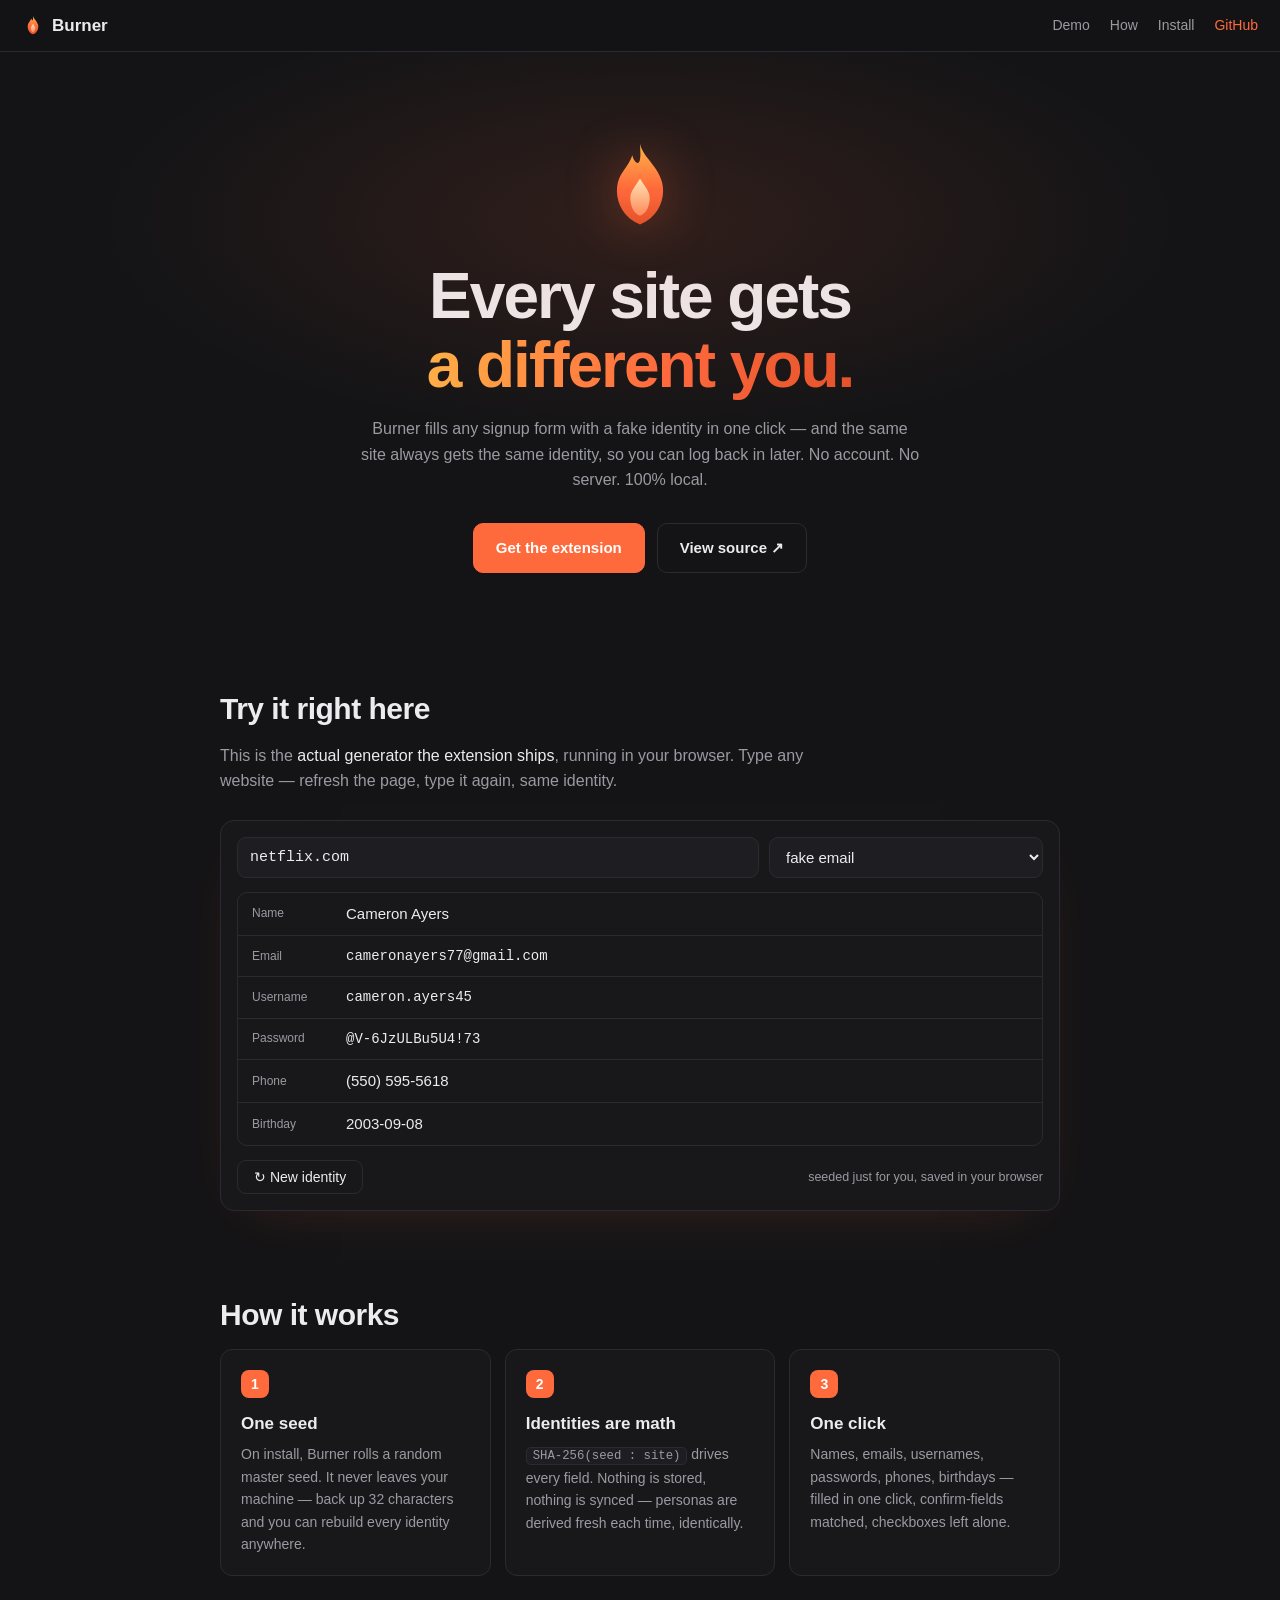
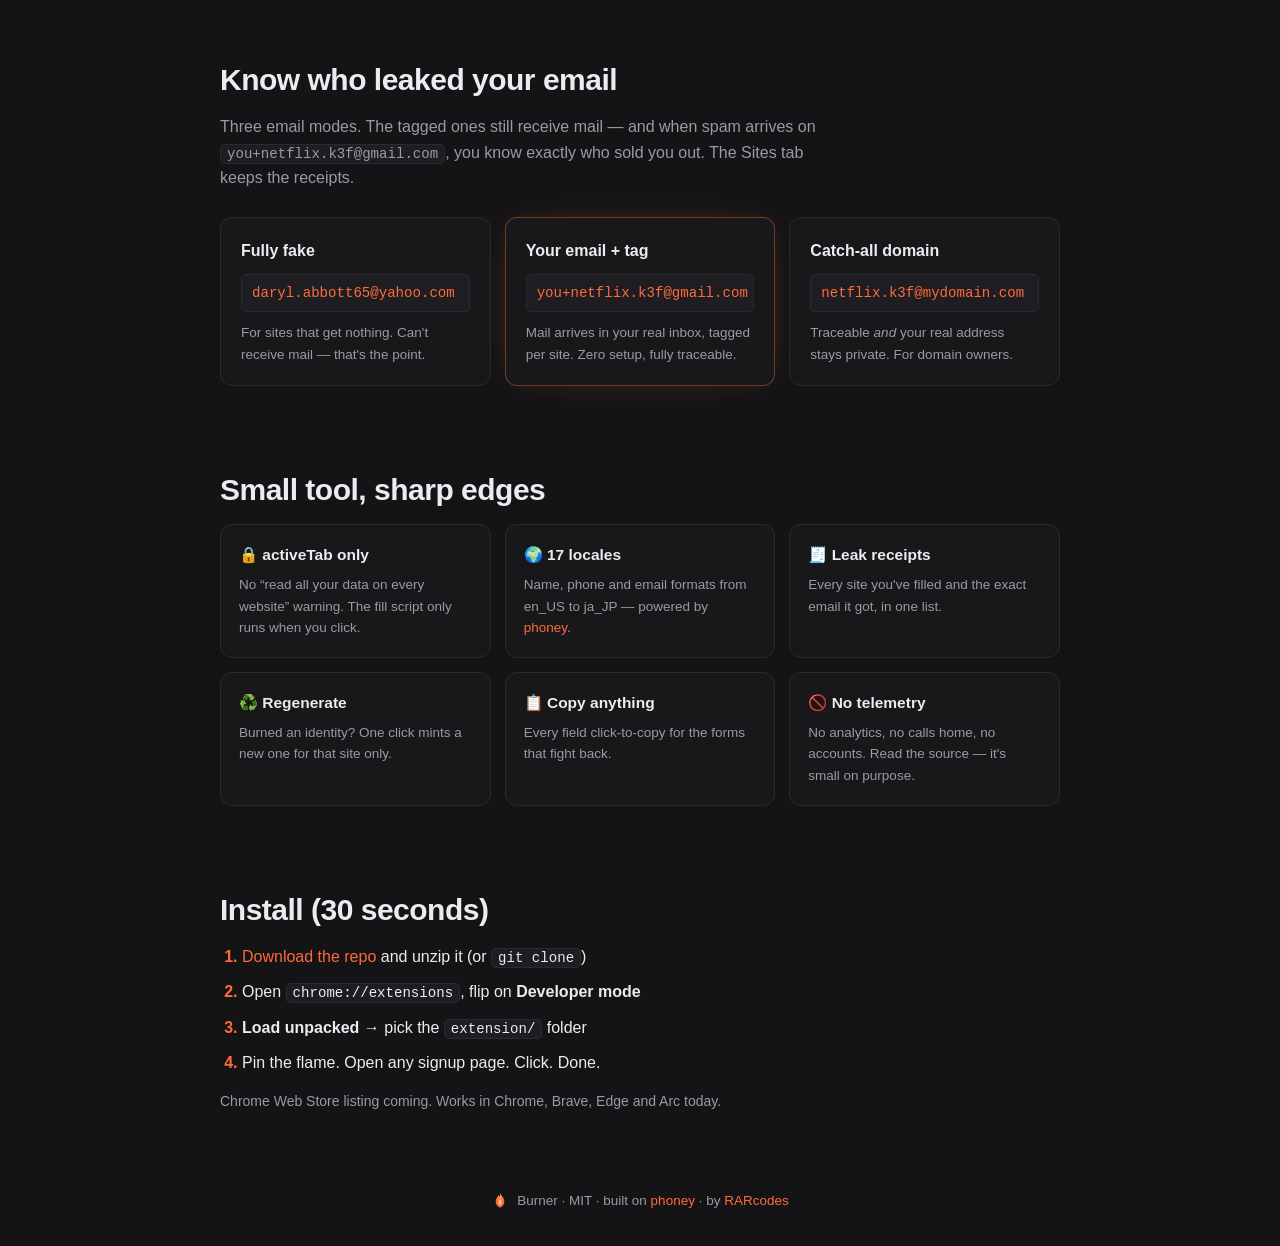
==== site/index.html @ 9d34e15e "v0.1.0 — extension, landing page, tests" ====
<!doctype html>
<html lang="en">
<head>
  <meta charset="utf-8">
  <meta name="viewport" content="width=device-width, initial-scale=1">
  <title>Burner — every site gets a different you</title>
  <meta name="description" content="One click fills any signup form with a fake identity that stays consistent per site. Traceable emails show you who leaked your address. 100% local.">
  <meta property="og:title" content="Burner — every site gets a different you">
  <meta property="og:description" content="One-click fake signup identities, deterministic per site. 100% local, zero accounts.">
  <meta property="og:image" content="https://burner-ext.vercel.app/og.png">
  <meta property="og:type" content="website">
  <meta name="twitter:card" content="summary_large_image">
  <link rel="icon" href="favicon.svg" type="image/svg+xml">
  <link rel="alternate icon" href="favicon.ico">
  <link rel="stylesheet" href="style.css">
</head>
<body>

<nav>
  <a class="brand" href="#top">
    <svg viewBox="0 0 100 100" width="22" height="22" aria-hidden="true"><use href="#flame-icon"/></svg>
    Burner
  </a>
  <div class="links">
    <a href="#demo">Demo</a>
    <a href="#how">How</a>
    <a href="#install">Install</a>
    <a class="gh" href="https://github.com/rar-file/burner">GitHub</a>
  </div>
</nav>

<svg width="0" height="0" style="position:absolute">
  <defs>
    <linearGradient id="fg" x1="0" y1="0" x2="0" y2="1">
      <stop offset="0" stop-color="#ffb347"/><stop offset=".55" stop-color="#ff6a3d"/><stop offset="1" stop-color="#e5522a"/>
    </linearGradient>
    <linearGradient id="cg" x1="0" y1="0" x2="0" y2="1">
      <stop offset="0" stop-color="#ffe3b3"/><stop offset="1" stop-color="#ff8a5c"/>
    </linearGradient>
    <g id="flame-icon">
      <path fill="url(#fg)" d="M50 4C53 18 68 26 73 44 77 60 70 80 50 88 30 80 23 60 27 44 30 33 38 28 42 16 44 24 49 27 50 20 51 14 50 9 50 4Z"/>
      <path fill="url(#cg)" d="M50 40C55 49 61 53 60 63 59 72 55 77 50 79 45 77 41 72 40 63 39 53 45 49 50 40Z"/>
    </g>
  </defs>
</svg>

<header id="top">
  <div class="embers" aria-hidden="true"></div>
  <svg class="hero-flame" viewBox="0 0 100 100" width="96" height="96" aria-hidden="true"><use href="#flame-icon"/></svg>
  <h1>Every site gets<br><span class="hot">a different you.</span></h1>
  <p class="sub">Burner fills any signup form with a fake identity in one click —
  and the same site always gets the same identity, so you can log back in later.
  No account. No server. 100% local.</p>
  <div class="cta-row">
    <a class="btn primary" href="#install">Get the extension</a>
    <a class="btn" href="https://github.com/rar-file/burner">View source ↗</a>
  </div>
</header>

<section id="demo" class="reveal">
  <h2>Try it right here</h2>
  <p class="lede">This is the <em>actual generator the extension ships</em>, running in your browser.
  Type any website — refresh the page, type it again, same identity.</p>
  <div class="demo-card">
    <div class="demo-top">
      <input id="d-site" type="text" value="netflix.com" spellcheck="false" aria-label="Website">
      <select id="d-mode" aria-label="Email mode">
        <option value="fake">fake email</option>
        <option value="plus">my email + tag</option>
        <option value="catchall">catch-all domain</option>
      </select>
    </div>
    <div class="persona" id="d-card"></div>
    <div class="demo-bottom">
      <button id="d-regen">↻ New identity</button>
      <span class="seed-note">seeded just for you, saved in your browser</span>
    </div>
  </div>
</section>

<section id="how" class="reveal">
  <h2>How it works</h2>
  <div class="steps">
    <div class="step"><span class="n">1</span>
      <h3>One seed</h3>
      <p>On install, Burner rolls a random master seed. It never leaves your machine — back up 32 characters and you can rebuild every identity anywhere.</p></div>
    <div class="step"><span class="n">2</span>
      <h3>Identities are math</h3>
      <p><code>SHA-256(seed : site)</code> drives every field. Nothing is stored, nothing is synced — personas are derived fresh each time, identically.</p></div>
    <div class="step"><span class="n">3</span>
      <h3>One click</h3>
      <p>Names, emails, usernames, passwords, phones, birthdays — filled in one click, confirm-fields matched, checkboxes left alone.</p></div>
  </div>
</section>

<section id="modes" class="reveal">
  <h2>Know who leaked your email</h2>
  <p class="lede">Three email modes. The tagged ones still receive mail — and when spam
  arrives on <code>you+netflix.k3f@gmail.com</code>, you know exactly who sold you out.
  The Sites tab keeps the receipts.</p>
  <div class="modes">
    <div class="mode"><h3>Fully fake</h3><code>daryl.abbott65@yahoo.com</code>
      <p>For sites that get nothing. Can't receive mail — that's the point.</p></div>
    <div class="mode featured"><h3>Your email + tag</h3><code>you+netflix.k3f@gmail.com</code>
      <p>Mail arrives in your real inbox, tagged per site. Zero setup, fully traceable.</p></div>
    <div class="mode"><h3>Catch-all domain</h3><code>netflix.k3f@mydomain.com</code>
      <p>Traceable <em>and</em> your real address stays private. For domain owners.</p></div>
  </div>
</section>

<section id="features" class="reveal">
  <h2>Small tool, sharp edges</h2>
  <div class="grid">
    <div class="feat"><h3>🔒 activeTab only</h3><p>No “read all your data on every website” warning. The fill script only runs when you click.</p></div>
    <div class="feat"><h3>🌍 17 locales</h3><p>Name, phone and email formats from en_US to ja_JP — powered by <a href="https://github.com/rar-file/phoney">phoney</a>.</p></div>
    <div class="feat"><h3>🧾 Leak receipts</h3><p>Every site you've filled and the exact email it got, in one list.</p></div>
    <div class="feat"><h3>♻️ Regenerate</h3><p>Burned an identity? One click mints a new one for that site only.</p></div>
    <div class="feat"><h3>📋 Copy anything</h3><p>Every field click-to-copy for the forms that fight back.</p></div>
    <div class="feat"><h3>🚫 No telemetry</h3><p>No analytics, no calls home, no accounts. Read the source — it's small on purpose.</p></div>
  </div>
</section>

<section id="install" class="reveal">
  <h2>Install (30 seconds)</h2>
  <ol class="install">
    <li><a href="https://github.com/rar-file/burner/archive/refs/heads/main.zip">Download the repo</a> and unzip it (or <code>git clone</code>)</li>
    <li>Open <code>chrome://extensions</code>, flip on <strong>Developer mode</strong></li>
    <li><strong>Load unpacked</strong> → pick the <code>extension/</code> folder</li>
    <li>Pin the flame. Open any signup page. Click. Done.</li>
  </ol>
  <p class="dim">Chrome Web Store listing coming. Works in Chrome, Brave, Edge and Arc today.</p>
</section>

<footer>
  <svg viewBox="0 0 100 100" width="18" height="18" aria-hidden="true"><use href="#flame-icon"/></svg>
  <span>Burner · MIT · built on <a href="https://github.com/rar-file/phoney">phoney</a> · by <a href="https://github.com/rar-file">RARcodes</a></span>
</footer>

<div id="toast"></div>
<script type="module" src="app.js"></script>
</body>
</html>
---- site/style.css ----
:root {
  --bg: #141416;
  --bg2: #18181b;
  --card: #1e1e22;
  --text: #ececf0;
  --dim: #9a9aa3;
  --accent: #ff6a3d;
  --accent-dark: #e5522a;
  --hot: #ffb347;
  --line: #2a2a30;
}
* { box-sizing: border-box; margin: 0; }
html { scroll-behavior: smooth; }
body {
  background: var(--bg);
  color: var(--text);
  font: 16px/1.6 -apple-system, "Segoe UI", Roboto, Helvetica, sans-serif;
  overflow-x: hidden;
}
a { color: var(--accent); text-decoration: none; }
a:hover { text-decoration: underline; }
code {
  font-family: ui-monospace, "SF Mono", Menlo, Consolas, monospace;
  font-size: .88em;
  background: var(--card);
  border: 1px solid var(--line);
  border-radius: 5px;
  padding: 1px 6px;
}
h2 { font-size: 30px; letter-spacing: -.5px; margin-bottom: 10px; }
section { max-width: 880px; margin: 0 auto; padding: 72px 20px 8px; }
.lede { color: var(--dim); max-width: 620px; margin-bottom: 26px; }
.lede em { color: var(--text); font-style: normal; }
.dim { color: var(--dim); font-size: 14px; }

/* nav */
nav {
  position: sticky; top: 0; z-index: 10;
  display: flex; align-items: center; justify-content: space-between;
  padding: 12px 22px;
  background: color-mix(in srgb, var(--bg) 82%, transparent);
  backdrop-filter: blur(10px);
  border-bottom: 1px solid var(--line);
}
.brand { display: flex; align-items: center; gap: 8px; font-weight: 800; color: var(--text); font-size: 17px; }
.brand:hover { text-decoration: none; }
.links { display: flex; gap: 20px; font-size: 14px; }
.links a { color: var(--dim); }
.links a:hover { color: var(--text); text-decoration: none; }
.links .gh { color: var(--accent); }

/* hero */
header {
  position: relative;
  text-align: center;
  padding: 88px 20px 40px;
  overflow: hidden;
}
header::before {
  content: "";
  position: absolute; inset: 0;
  background: radial-gradient(ellipse 60% 55% at 50% 30%, #ff6a3d1f, transparent 70%);
  pointer-events: none;
}
.hero-flame {
  animation: flick 3.2s ease-in-out infinite;
  transform-origin: 50% 100%;
  filter: drop-shadow(0 0 26px #ff6a3d55);
}
@keyframes flick {
  0%, 100% { transform: scale(1, 1); }
  30% { transform: scale(.985, 1.04); }
  60% { transform: scale(1.012, .99); }
  80% { transform: scale(.99, 1.02); }
}
h1 {
  font-size: clamp(38px, 7vw, 64px);
  line-height: 1.08;
  letter-spacing: -2px;
  margin: 18px 0 16px;
}
.hot {
  background: linear-gradient(100deg, var(--hot), var(--accent) 55%, var(--accent-dark));
  -webkit-background-clip: text;
  background-clip: text;
  color: transparent;
}
.sub { color: var(--dim); max-width: 560px; margin: 0 auto 30px; }
.cta-row { display: flex; gap: 12px; justify-content: center; flex-wrap: wrap; }
.btn {
  display: inline-block;
  padding: 12px 22px;
  border-radius: 10px;
  border: 1px solid var(--line);
  color: var(--text);
  font-weight: 600;
  font-size: 15px;
  transition: transform .15s, border-color .15s, background .15s;
}
.btn:hover { text-decoration: none; transform: translateY(-2px); border-color: var(--dim); }
.btn.primary { background: var(--accent); border-color: var(--accent); color: #fff; }
.btn.primary:hover { background: var(--accent-dark); }

/* embers */
.embers { position: absolute; inset: 0; pointer-events: none; }
.ember {
  position: absolute;
  bottom: -8px;
  border-radius: 50%;
  background: var(--accent);
  opacity: 0;
  animation: rise linear infinite;
}
@keyframes rise {
  0% { transform: translateY(0) translateX(0); opacity: 0; }
  10% { opacity: .8; }
  70% { opacity: .3; }
  100% { transform: translateY(-72vh) translateX(var(--drift, 0px)); opacity: 0; }
}

/* demo */
.demo-card {
  background: var(--bg2);
  border: 1px solid var(--line);
  border-radius: 14px;
  padding: 16px;
  box-shadow: 0 18px 60px -30px #ff6a3d33;
}
.demo-top { display: flex; gap: 10px; flex-wrap: wrap; }
.demo-top input, .demo-top select, .demo-top .aux {
  background: var(--card);
  color: var(--text);
  border: 1px solid var(--line);
  border-radius: 9px;
  padding: 10px 12px;
  font-size: 15px;
}
.demo-top input:focus, .demo-top select:focus { outline: none; border-color: var(--accent); }
#d-site { flex: 2; min-width: 180px; font-family: ui-monospace, Menlo, monospace; }
#d-mode { flex: 1; min-width: 140px; }
.aux { flex: 1.5; min-width: 170px; font-family: ui-monospace, Menlo, monospace; }
.persona { margin-top: 14px; border: 1px solid var(--line); border-radius: 10px; overflow: hidden; }
.prow {
  display: flex; align-items: center; gap: 10px;
  padding: 9px 14px;
  border-bottom: 1px solid var(--line);
  cursor: pointer;
  opacity: 0;
  transform: translateY(5px);
  animation: rowin .3s forwards;
}
.prow:hover { background: #ffffff08; }
.prow:last-child { border-bottom: none; }
.prow .k { width: 84px; color: var(--dim); font-size: 12px; flex-shrink: 0; }
.prow .v { font-size: 15px; overflow: hidden; text-overflow: ellipsis; white-space: nowrap; }
.prow .v.mono { font-family: ui-monospace, Menlo, monospace; font-size: 14px; }
@keyframes rowin { to { opacity: 1; transform: none; } }
.demo-bottom { display: flex; align-items: center; justify-content: space-between; margin-top: 14px; flex-wrap: wrap; gap: 8px; }
#d-regen {
  background: none;
  border: 1px solid var(--line);
  color: var(--text);
  padding: 8px 16px;
  border-radius: 9px;
  cursor: pointer;
  font-size: 14px;
}
#d-regen:hover { border-color: var(--accent); color: var(--accent); }
.seed-note { color: var(--dim); font-size: 12.5px; }

/* steps */
.steps { display: grid; grid-template-columns: repeat(auto-fit, minmax(230px, 1fr)); gap: 14px; }
.step {
  background: var(--bg2);
  border: 1px solid var(--line);
  border-radius: 12px;
  padding: 20px;
}
.step .n {
  display: inline-grid; place-items: center;
  width: 28px; height: 28px;
  border-radius: 8px;
  background: var(--accent);
  color: #fff; font-weight: 800; font-size: 14px;
  margin-bottom: 12px;
}
.step h3 { font-size: 17px; margin-bottom: 6px; }
.step p { color: var(--dim); font-size: 14px; }

/* modes */
.modes { display: grid; grid-template-columns: repeat(auto-fit, minmax(230px, 1fr)); gap: 14px; }
.mode {
  background: var(--bg2);
  border: 1px solid var(--line);
  border-radius: 12px;
  padding: 20px;
}
.mode.featured { border-color: #ff6a3d66; box-shadow: 0 0 30px -14px #ff6a3d66; }
.mode h3 { font-size: 16px; margin-bottom: 10px; }
.mode code { display: block; margin-bottom: 10px; padding: 7px 10px; color: var(--accent); overflow-x: auto; }
.mode p { color: var(--dim); font-size: 13.5px; }

/* features */
.grid { display: grid; grid-template-columns: repeat(auto-fit, minmax(230px, 1fr)); gap: 14px; }
.feat { background: var(--bg2); border: 1px solid var(--line); border-radius: 12px; padding: 18px; transition: transform .18s, border-color .18s; }
.feat:hover { transform: translateY(-3px); border-color: #ff6a3d55; }
.feat h3 { font-size: 15.5px; margin-bottom: 6px; }
.feat p { color: var(--dim); font-size: 13.5px; }

/* install */
.install { padding-left: 22px; display: grid; gap: 10px; margin-bottom: 14px; }
.install li::marker { color: var(--accent); font-weight: 700; }

footer {
  display: flex; align-items: center; justify-content: center; gap: 8px;
  color: var(--dim);
  font-size: 13.5px;
  padding: 70px 20px 34px;
}

/* reveal on scroll */
.reveal { opacity: 0; transform: translateY(22px); transition: opacity .55s ease, transform .55s ease; }
.reveal.in { opacity: 1; transform: none; }

#toast {
  position: fixed;
  bottom: 22px; left: 50%;
  transform: translateX(-50%) translateY(8px);
  background: var(--accent);
  color: #fff;
  padding: 7px 18px;
  border-radius: 18px;
  font-size: 13.5px;
  font-weight: 600;
  opacity: 0;
  transition: opacity .18s, transform .18s;
  pointer-events: none;
  z-index: 20;
}
#toast.show { opacity: 1; transform: translateX(-50%) translateY(0); }

@media (prefers-reduced-motion: reduce) {
  .hero-flame, .ember { animation: none; }
  .prow { animation: none; opacity: 1; transform: none; }
  .reveal { opacity: 1; transform: none; transition: none; }
  html { scroll-behavior: auto; }
}
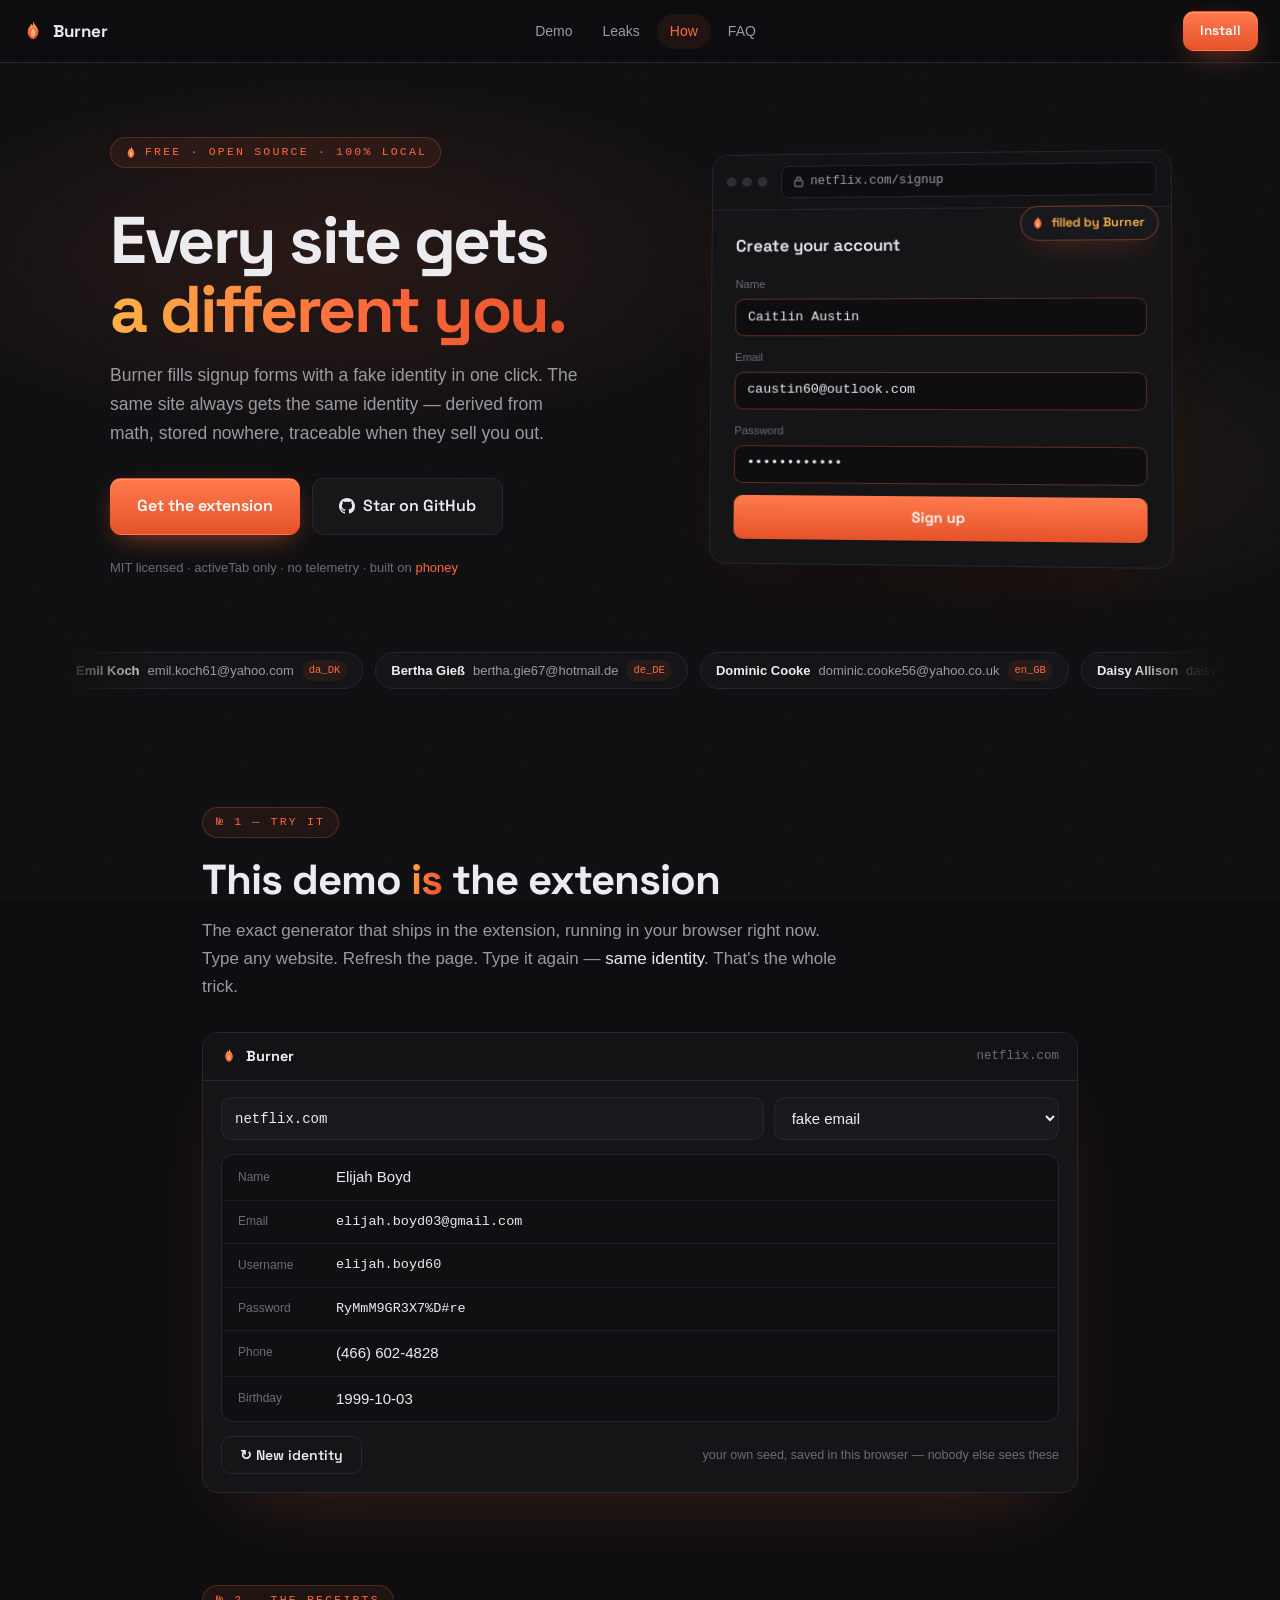
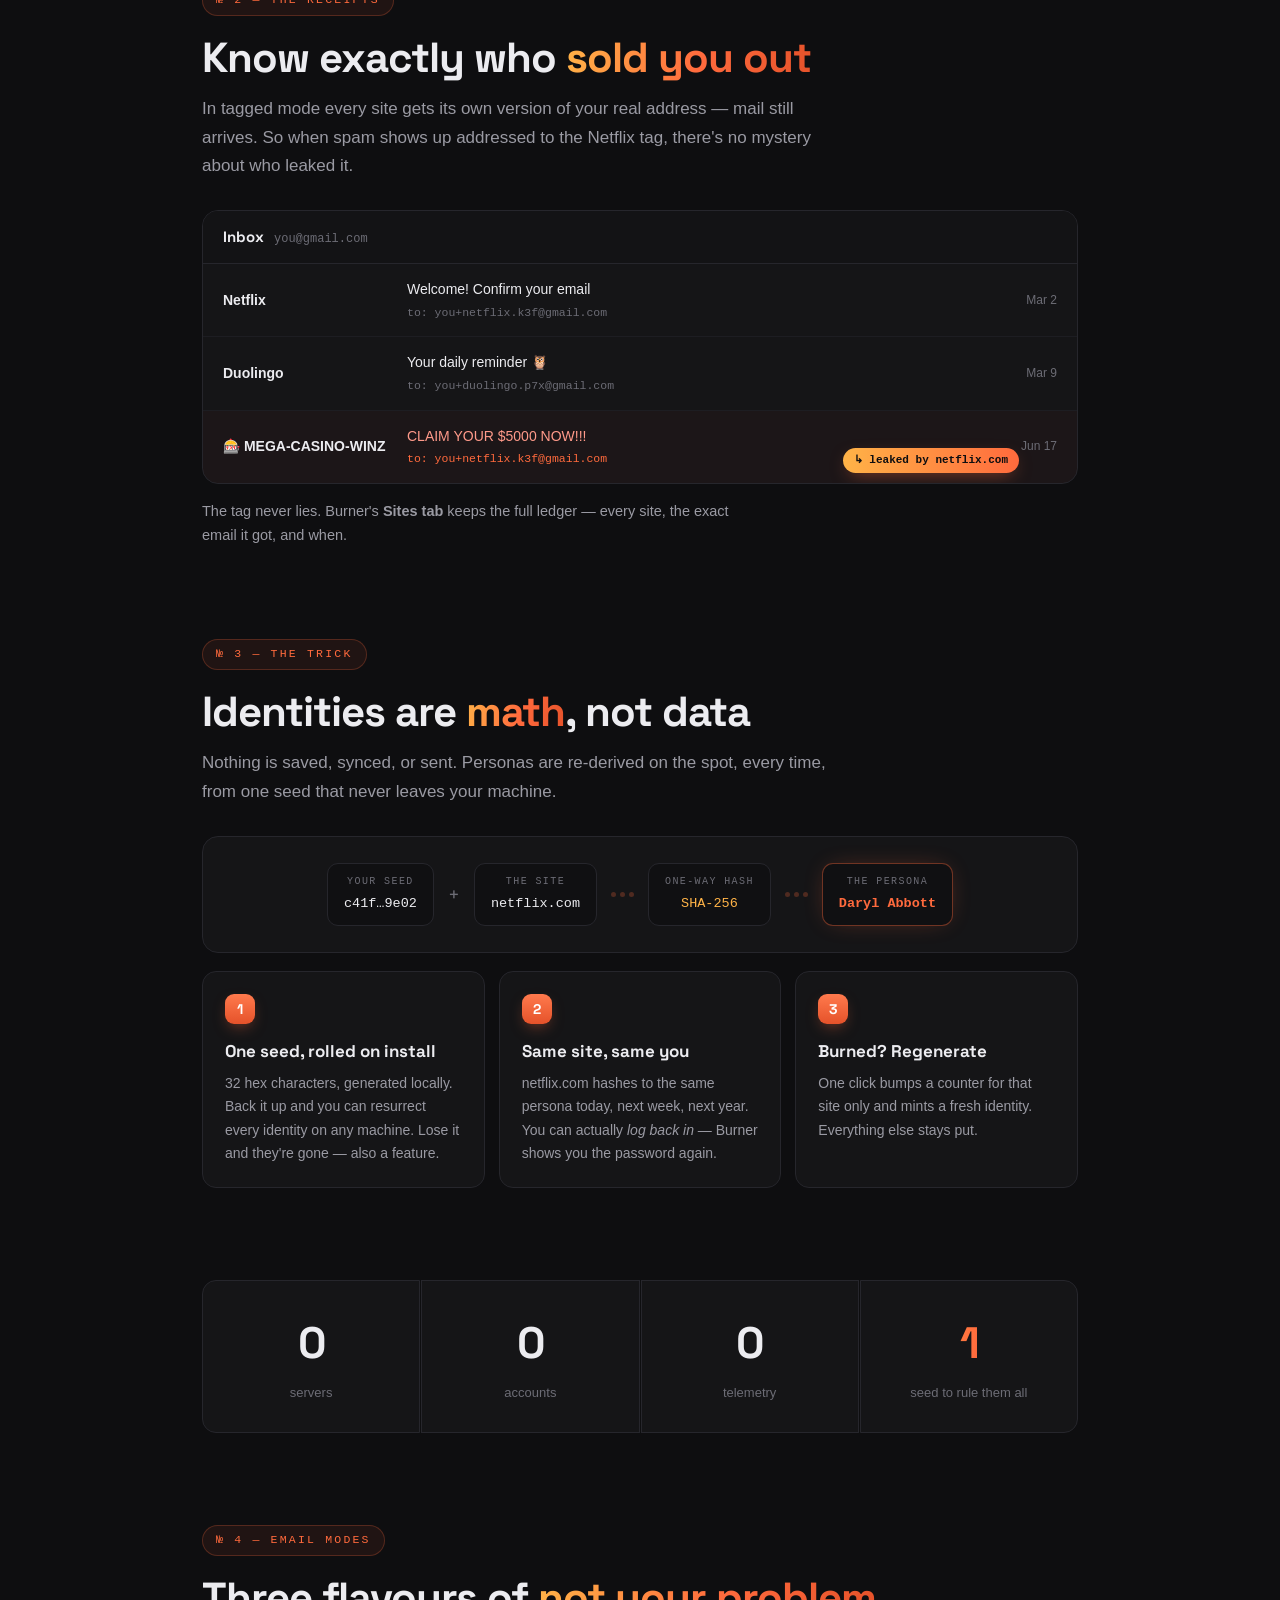
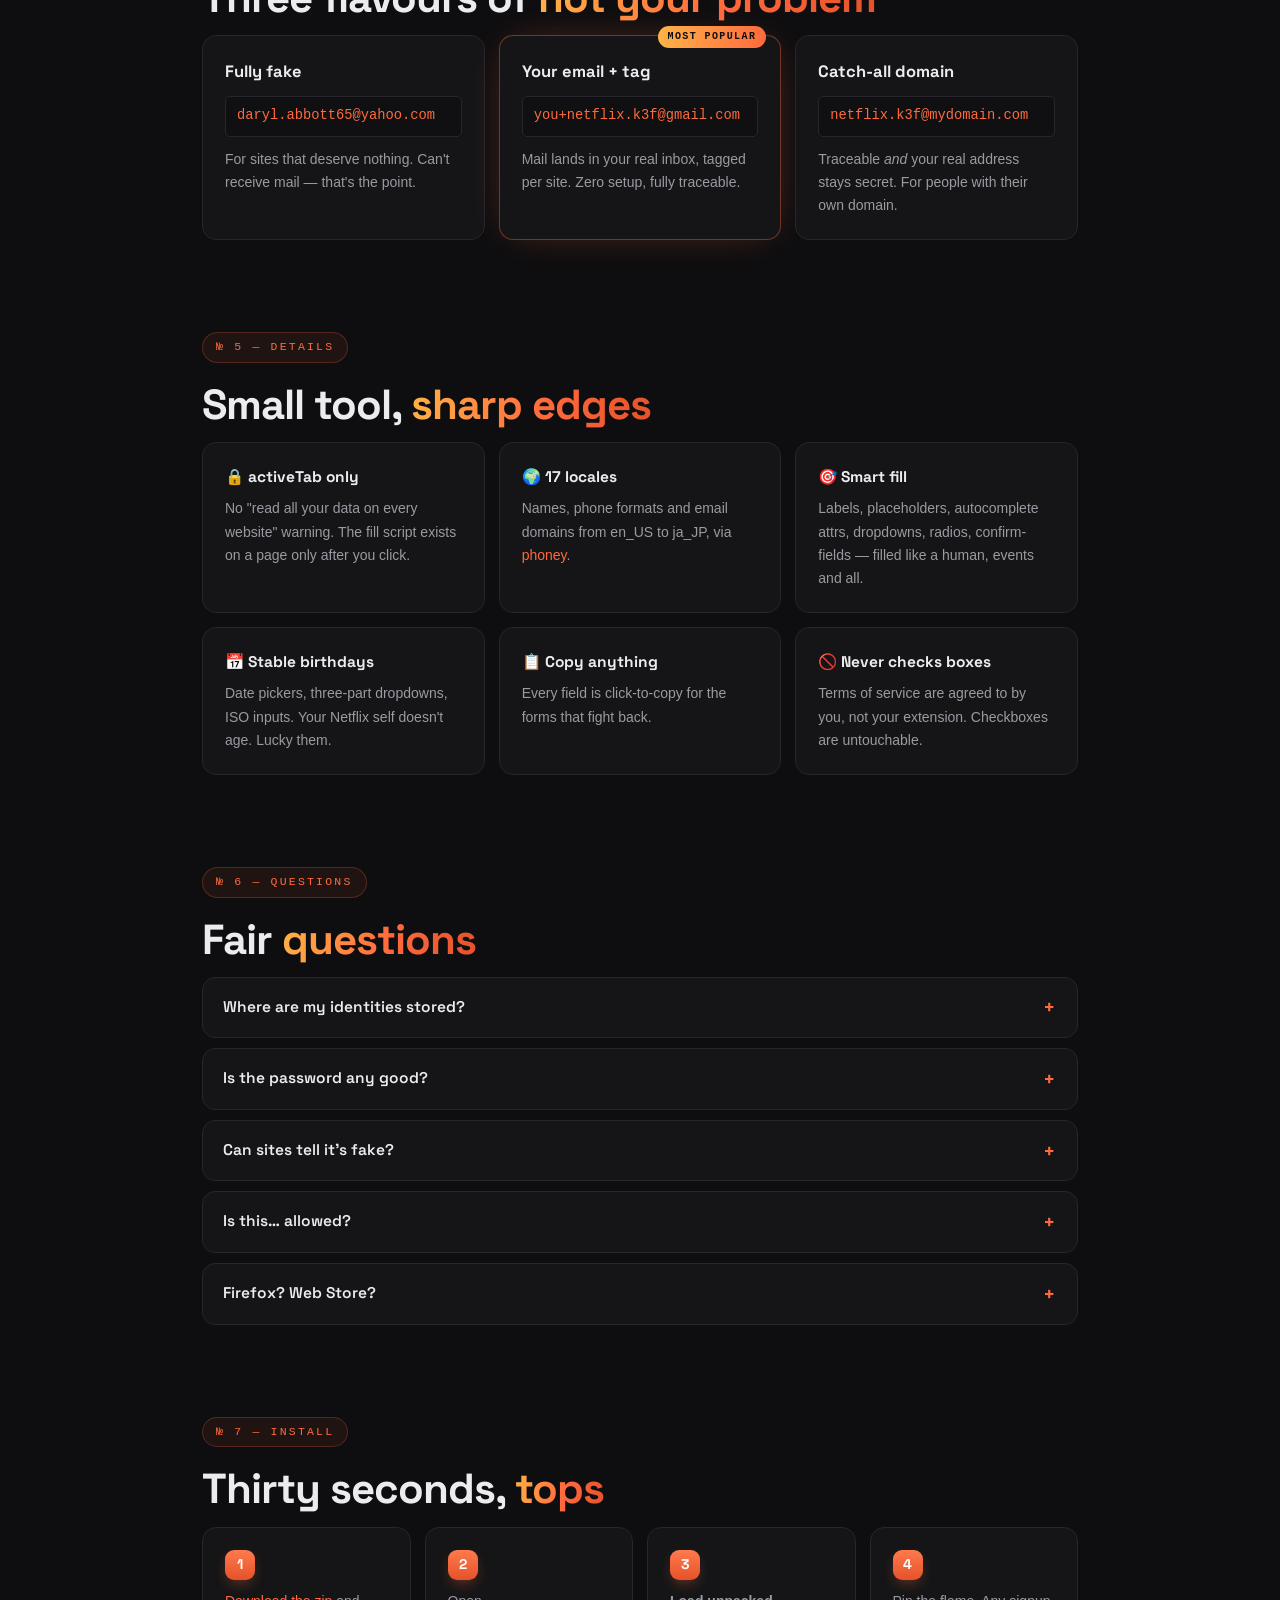
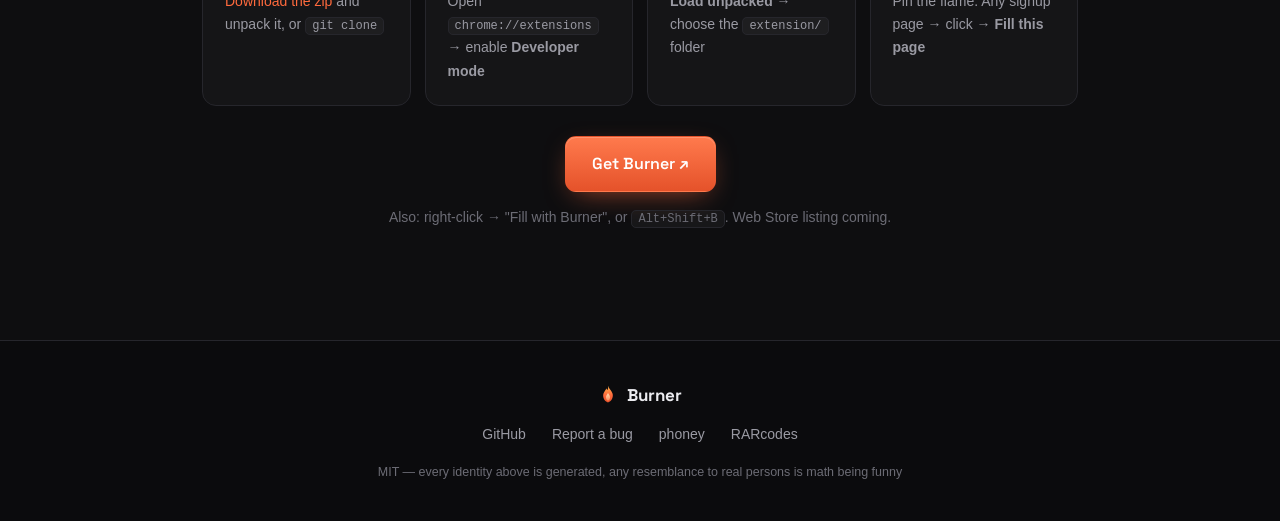
==== commit f548bf4f: "landing page v2: self-filling hero mockup, identity ticker, leak inbox, pipeline, faq" ====
--- a/site/index.html
+++ b/site/index.html
@@ -5,6 +5,8 @@
   <meta name="viewport" content="width=device-width, initial-scale=1">
   <title>Burner — every site gets a different you</title>
   <meta name="description" content="One click fills any signup form with a fake identity that stays consistent per site. Traceable emails show you who leaked your address. 100% local.">
+  <meta name="theme-color" content="#0e0e10">
+  <link rel="canonical" href="https://burner-ext.vercel.app">
   <meta property="og:title" content="Burner — every site gets a different you">
   <meta property="og:description" content="One-click fake signup identities, deterministic per site. 100% local, zero accounts.">
   <meta property="og:image" content="https://burner-ext.vercel.app/og.png">
@@ -12,24 +14,14 @@
   <meta name="twitter:card" content="summary_large_image">
   <link rel="icon" href="favicon.svg" type="image/svg+xml">
   <link rel="alternate icon" href="favicon.ico">
+  <link rel="preconnect" href="https://fonts.googleapis.com">
+  <link rel="preconnect" href="https://fonts.gstatic.com" crossorigin>
+  <link href="https://fonts.googleapis.com/css2?family=Space+Grotesk:wght@500;600;700&display=swap" rel="stylesheet">
   <link rel="stylesheet" href="style.css">
 </head>
 <body>
 
-<nav>
-  <a class="brand" href="#top">
-    <svg viewBox="0 0 100 100" width="22" height="22" aria-hidden="true"><use href="#flame-icon"/></svg>
-    Burner
-  </a>
-  <div class="links">
-    <a href="#demo">Demo</a>
-    <a href="#how">How</a>
-    <a href="#install">Install</a>
-    <a class="gh" href="https://github.com/rar-file/burner">GitHub</a>
-  </div>
-</nav>
-
-<svg width="0" height="0" style="position:absolute">
+<svg width="0" height="0" style="position:absolute" aria-hidden="true">
   <defs>
     <linearGradient id="fg" x1="0" y1="0" x2="0" y2="1">
       <stop offset="0" stop-color="#ffb347"/><stop offset=".55" stop-color="#ff6a3d"/><stop offset="1" stop-color="#e5522a"/>
@@ -44,26 +36,86 @@
   </defs>
 </svg>
 
+<nav id="nav">
+  <a class="brand" href="#top">
+    <svg viewBox="0 0 100 100" width="22" height="22" aria-hidden="true"><use href="#flame-icon"/></svg>
+    <span>Burner</span>
+  </a>
+  <div class="links">
+    <a href="#demo" data-spy>Demo</a>
+    <a href="#leak" data-spy>Leaks</a>
+    <a href="#how" data-spy>How</a>
+    <a href="#faq" data-spy>FAQ</a>
+  </div>
+  <a class="btn small primary" href="#install">Install</a>
+</nav>
+
 <header id="top">
   <div class="embers" aria-hidden="true"></div>
-  <svg class="hero-flame" viewBox="0 0 100 100" width="96" height="96" aria-hidden="true"><use href="#flame-icon"/></svg>
-  <h1>Every site gets<br><span class="hot">a different you.</span></h1>
-  <p class="sub">Burner fills any signup form with a fake identity in one click —
-  and the same site always gets the same identity, so you can log back in later.
-  No account. No server. 100% local.</p>
-  <div class="cta-row">
-    <a class="btn primary" href="#install">Get the extension</a>
-    <a class="btn" href="https://github.com/rar-file/burner">View source ↗</a>
+  <div class="hero">
+    <div class="hero-copy">
+      <div class="eyebrow">
+        <svg viewBox="0 0 100 100" width="14" height="14" aria-hidden="true"><use href="#flame-icon"/></svg>
+        free · open source · 100% local
+      </div>
+      <h1>Every site gets<br><span class="hot">a different you.</span></h1>
+      <p class="sub">Burner fills signup forms with a fake identity in one click.
+      The same site always gets the same identity — derived from math,
+      stored nowhere, traceable when they sell you out.</p>
+      <div class="cta-row">
+        <a class="btn primary big" href="#install">Get the extension</a>
+        <a class="btn big" href="https://github.com/rar-file/burner">
+          <svg width="16" height="16" viewBox="0 0 16 16" fill="currentColor" aria-hidden="true"><path d="M8 0C3.58 0 0 3.58 0 8c0 3.54 2.29 6.53 5.47 7.59.4.07.55-.17.55-.38 0-.19-.01-.82-.01-1.49-2.01.37-2.53-.49-2.69-.94-.09-.23-.48-.94-.82-1.13-.28-.15-.68-.52-.01-.53.63-.01 1.08.58 1.23.82.72 1.21 1.87.87 2.33.66.07-.52.28-.87.51-1.07-1.78-.2-3.64-.89-3.64-3.95 0-.87.31-1.59.82-2.15-.08-.2-.36-1.02.08-2.12 0 0 .67-.21 2.2.82.64-.18 1.32-.27 2-.27s1.36.09 2 .27c1.53-1.04 2.2-.82 2.2-.82.44 1.1.16 1.92.08 2.12.51.56.82 1.27.82 2.15 0 3.07-1.87 3.75-3.65 3.95.29.25.54.73.54 1.48 0 1.07-.01 1.93-.01 2.2 0 .21.15.46.55.38A8.01 8.01 0 0 0 16 8c0-4.42-3.58-8-8-8Z"/></svg>
+          Star on GitHub
+        </a>
+      </div>
+      <div class="trust">MIT licensed · activeTab only · no telemetry · built on <a href="https://github.com/rar-file/phoney">phoney</a></div>
+    </div>
+
+    <div class="hero-mock" aria-hidden="true">
+      <div class="mock glow-card">
+        <div class="mock-bar">
+          <span class="mdot"></span><span class="mdot"></span><span class="mdot"></span>
+          <div class="mock-url"><svg width="10" height="12" viewBox="0 0 10 12" fill="none" stroke="#6c6c75" stroke-width="1.4"><rect x="1" y="5" width="8" height="6" rx="1.2"/><path d="M3 5V3.5a2 2 0 1 1 4 0V5"/></svg><span id="m-url">netflix.com</span></div>
+        </div>
+        <div class="mock-body">
+          <div class="m-title">Create your account</div>
+          <div class="m-field"><span class="m-label">Name</span><div class="m-input" id="m-name"></div></div>
+          <div class="m-field"><span class="m-label">Email</span><div class="m-input" id="m-email"></div></div>
+          <div class="m-field"><span class="m-label">Password</span><div class="m-input" id="m-pass"></div></div>
+          <div class="m-btn" id="m-btn">Sign up</div>
+        </div>
+        <div class="m-badge" id="m-badge">
+          <svg viewBox="0 0 100 100" width="15" height="15"><use href="#flame-icon"/></svg>
+          <span>filled by Burner</span>
+        </div>
+      </div>
+      <div class="mock-glow"></div>
+    </div>
+  </div>
+
+  <div class="ticker" aria-hidden="true">
+    <div class="ticker-track" id="ticker"></div>
+    <div class="ticker-fade left"></div>
+    <div class="ticker-fade right"></div>
   </div>
 </header>
 
+<main>
+
 <section id="demo" class="reveal">
-  <h2>Try it right here</h2>
-  <p class="lede">This is the <em>actual generator the extension ships</em>, running in your browser.
-  Type any website — refresh the page, type it again, same identity.</p>
-  <div class="demo-card">
+  <div class="eyebrow">№ 1 — try it</div>
+  <h2>This demo <span class="hot">is</span> the extension</h2>
+  <p class="lede">The exact generator that ships in the extension, running in your browser right now.
+  Type any website. Refresh the page. Type it again — <em>same identity</em>. That's the whole trick.</p>
+  <div class="demo-card glow-card">
+    <div class="demo-head">
+      <svg viewBox="0 0 100 100" width="16" height="16" aria-hidden="true"><use href="#flame-icon"/></svg>
+      <span class="demo-brand">Burner</span>
+      <span class="demo-site" id="d-shown">netflix.com</span>
+    </div>
     <div class="demo-top">
-      <input id="d-site" type="text" value="netflix.com" spellcheck="false" aria-label="Website">
+      <input id="d-site" type="text" value="netflix.com" spellcheck="false" autocomplete="off" aria-label="Website">
       <select id="d-mode" aria-label="Email mode">
         <option value="fake">fake email</option>
         <option value="plus">my email + tag</option>
@@ -73,67 +125,153 @@
     <div class="persona" id="d-card"></div>
     <div class="demo-bottom">
       <button id="d-regen">↻ New identity</button>
-      <span class="seed-note">seeded just for you, saved in your browser</span>
-    </div>
-  </div>
+      <span class="seed-note">your own seed, saved in this browser — nobody else sees these</span>
+    </div>
+  </div>
+</section>
+
+<section id="leak" class="reveal">
+  <div class="eyebrow">№ 2 — the receipts</div>
+  <h2>Know exactly who <span class="hot">sold you out</span></h2>
+  <p class="lede">In tagged mode every site gets its own version of your real address — mail still arrives.
+  So when spam shows up addressed to the Netflix tag, there's no mystery about who leaked it.</p>
+  <div class="inbox glow-card">
+    <div class="inbox-head">
+      <span class="inbox-title">Inbox</span>
+      <span class="inbox-addr">you@gmail.com</span>
+    </div>
+    <div class="mail">
+      <span class="m-from">Netflix</span>
+      <div class="m-mid"><span class="m-subj">Welcome! Confirm your email</span>
+      <span class="m-to">to: you+netflix.k3f@gmail.com</span></div>
+      <span class="m-when">Mar 2</span>
+    </div>
+    <div class="mail">
+      <span class="m-from">Duolingo</span>
+      <div class="m-mid"><span class="m-subj">Your daily reminder 🦉</span>
+      <span class="m-to">to: you+duolingo.p7x@gmail.com</span></div>
+      <span class="m-when">Mar 9</span>
+    </div>
+    <div class="mail spam">
+      <span class="m-from">🎰 MEGA-CASINO-WINZ</span>
+      <div class="m-mid"><span class="m-subj">CLAIM YOUR $5000 NOW!!!</span>
+      <span class="m-to">to: you+netflix.k3f@gmail.com</span></div>
+      <span class="m-leak">↳ leaked by netflix.com</span>
+      <span class="m-when">Jun 17</span>
+    </div>
+  </div>
+  <p class="caption">The tag never lies. Burner's <strong>Sites tab</strong> keeps the full ledger — every site, the exact email it got, and when.</p>
 </section>
 
 <section id="how" class="reveal">
-  <h2>How it works</h2>
+  <div class="eyebrow">№ 3 — the trick</div>
+  <h2>Identities are <span class="hot">math</span>, not data</h2>
+  <p class="lede">Nothing is saved, synced, or sent. Personas are re-derived on the spot, every time, from one seed that never leaves your machine.</p>
+
+  <div class="pipeline glow-card">
+    <div class="pipe-chip seed"><span class="pipe-k">your seed</span><code>c41f…9e02</code></div>
+    <span class="pipe-plus">+</span>
+    <div class="pipe-chip"><span class="pipe-k">the site</span><code>netflix.com</code></div>
+    <span class="pipe-arrow"><i></i><i></i><i></i></span>
+    <div class="pipe-chip hash"><span class="pipe-k">one-way hash</span><code>SHA-256</code></div>
+    <span class="pipe-arrow"><i></i><i></i><i></i></span>
+    <div class="pipe-chip out"><span class="pipe-k">the persona</span><code>Daryl Abbott</code></div>
+  </div>
+
   <div class="steps">
-    <div class="step"><span class="n">1</span>
-      <h3>One seed</h3>
-      <p>On install, Burner rolls a random master seed. It never leaves your machine — back up 32 characters and you can rebuild every identity anywhere.</p></div>
-    <div class="step"><span class="n">2</span>
-      <h3>Identities are math</h3>
-      <p><code>SHA-256(seed : site)</code> drives every field. Nothing is stored, nothing is synced — personas are derived fresh each time, identically.</p></div>
-    <div class="step"><span class="n">3</span>
-      <h3>One click</h3>
-      <p>Names, emails, usernames, passwords, phones, birthdays — filled in one click, confirm-fields matched, checkboxes left alone.</p></div>
-  </div>
-</section>
+    <div class="step glow-card"><span class="n">1</span>
+      <h3>One seed, rolled on install</h3>
+      <p>32 hex characters, generated locally. Back it up and you can resurrect every identity on any machine. Lose it and they're gone — also a feature.</p></div>
+    <div class="step glow-card"><span class="n">2</span>
+      <h3>Same site, same you</h3>
+      <p>netflix.com hashes to the same persona today, next week, next year. You can actually <em>log back in</em> — Burner shows you the password again.</p></div>
+    <div class="step glow-card"><span class="n">3</span>
+      <h3>Burned? Regenerate</h3>
+      <p>One click bumps a counter for that site only and mints a fresh identity. Everything else stays put.</p></div>
+  </div>
+</section>
+
+<div class="stats reveal" aria-label="Privacy stats">
+  <div class="stat"><span class="stat-n">0</span><span class="stat-k">servers</span></div>
+  <div class="stat"><span class="stat-n">0</span><span class="stat-k">accounts</span></div>
+  <div class="stat"><span class="stat-n">0</span><span class="stat-k">telemetry</span></div>
+  <div class="stat"><span class="stat-n hot">1</span><span class="stat-k">seed to rule them all</span></div>
+</div>
 
 <section id="modes" class="reveal">
-  <h2>Know who leaked your email</h2>
-  <p class="lede">Three email modes. The tagged ones still receive mail — and when spam
-  arrives on <code>you+netflix.k3f@gmail.com</code>, you know exactly who sold you out.
-  The Sites tab keeps the receipts.</p>
+  <div class="eyebrow">№ 4 — email modes</div>
+  <h2>Three flavours of <span class="hot">not your problem</span></h2>
   <div class="modes">
-    <div class="mode"><h3>Fully fake</h3><code>daryl.abbott65@yahoo.com</code>
-      <p>For sites that get nothing. Can't receive mail — that's the point.</p></div>
-    <div class="mode featured"><h3>Your email + tag</h3><code>you+netflix.k3f@gmail.com</code>
-      <p>Mail arrives in your real inbox, tagged per site. Zero setup, fully traceable.</p></div>
-    <div class="mode"><h3>Catch-all domain</h3><code>netflix.k3f@mydomain.com</code>
-      <p>Traceable <em>and</em> your real address stays private. For domain owners.</p></div>
+    <div class="mode glow-card"><h3>Fully fake</h3><code>daryl.abbott65@yahoo.com</code>
+      <p>For sites that deserve nothing. Can't receive mail — that's the point.</p></div>
+    <div class="mode featured glow-card"><span class="flag">most popular</span><h3>Your email + tag</h3><code>you+netflix.k3f@gmail.com</code>
+      <p>Mail lands in your real inbox, tagged per site. Zero setup, fully traceable.</p></div>
+    <div class="mode glow-card"><h3>Catch-all domain</h3><code>netflix.k3f@mydomain.com</code>
+      <p>Traceable <em>and</em> your real address stays secret. For people with their own domain.</p></div>
   </div>
 </section>
 
 <section id="features" class="reveal">
-  <h2>Small tool, sharp edges</h2>
+  <div class="eyebrow">№ 5 — details</div>
+  <h2>Small tool, <span class="hot">sharp edges</span></h2>
   <div class="grid">
-    <div class="feat"><h3>🔒 activeTab only</h3><p>No “read all your data on every website” warning. The fill script only runs when you click.</p></div>
-    <div class="feat"><h3>🌍 17 locales</h3><p>Name, phone and email formats from en_US to ja_JP — powered by <a href="https://github.com/rar-file/phoney">phoney</a>.</p></div>
-    <div class="feat"><h3>🧾 Leak receipts</h3><p>Every site you've filled and the exact email it got, in one list.</p></div>
-    <div class="feat"><h3>♻️ Regenerate</h3><p>Burned an identity? One click mints a new one for that site only.</p></div>
-    <div class="feat"><h3>📋 Copy anything</h3><p>Every field click-to-copy for the forms that fight back.</p></div>
-    <div class="feat"><h3>🚫 No telemetry</h3><p>No analytics, no calls home, no accounts. Read the source — it's small on purpose.</p></div>
+    <div class="feat glow-card"><h3>🔒 activeTab only</h3><p>No "read all your data on every website" warning. The fill script exists on a page only after you click.</p></div>
+    <div class="feat glow-card"><h3>🌍 17 locales</h3><p>Names, phone formats and email domains from en_US to ja_JP, via <a href="https://github.com/rar-file/phoney">phoney</a>.</p></div>
+    <div class="feat glow-card"><h3>🎯 Smart fill</h3><p>Labels, placeholders, autocomplete attrs, dropdowns, radios, confirm-fields — filled like a human, events and all.</p></div>
+    <div class="feat glow-card"><h3>📅 Stable birthdays</h3><p>Date pickers, three-part dropdowns, ISO inputs. Your Netflix self doesn't age. Lucky them.</p></div>
+    <div class="feat glow-card"><h3>📋 Copy anything</h3><p>Every field is click-to-copy for the forms that fight back.</p></div>
+    <div class="feat glow-card"><h3>🚫 Never checks boxes</h3><p>Terms of service are agreed to by you, not your extension. Checkboxes are untouchable.</p></div>
+  </div>
+</section>
+
+<section id="faq" class="reveal">
+  <div class="eyebrow">№ 6 — questions</div>
+  <h2>Fair <span class="hot">questions</span></h2>
+  <div class="faqs">
+    <details class="glow-card"><summary>Where are my identities stored?</summary>
+      <p>Nowhere. They're re-computed from <code>SHA-256(seed : site)</code> every time you look at them. The only stored things are your seed, your settings, and the list of sites you've filled — all in local extension storage on your machine.</p></details>
+    <details class="glow-card"><summary>Is the password any good?</summary>
+      <p>16 characters, four character classes, unique per site, recoverable from your seed. But Burner is not a password manager — no breach alerts, no sync, no vault. Use it for accounts you don't care about. That's the whole product.</p></details>
+    <details class="glow-card"><summary>Can sites tell it's fake?</summary>
+      <p>Fields are set through native setters with real input events, so it looks like typing. But the phone number won't pass SMS verification and the email won't receive mail in fake mode — by design. Burner is for the "why do you even need this" forms, not for identity verification.</p></details>
+    <details class="glow-card"><summary>Is this… allowed?</summary>
+      <p>Giving a made-up name to a newsletter wall is fine. Fraud, KYC, payments, or anything with legal weight is not what this is for, and not what it's built to do. Be an adult.</p></details>
+    <details class="glow-card"><summary>Firefox? Web Store?</summary>
+      <p>Both on the roadmap. Today: Chrome, Brave, Edge and Arc via Load unpacked — takes 30 seconds, instructions below.</p></details>
   </div>
 </section>
 
 <section id="install" class="reveal">
-  <h2>Install (30 seconds)</h2>
-  <ol class="install">
-    <li><a href="https://github.com/rar-file/burner/archive/refs/heads/main.zip">Download the repo</a> and unzip it (or <code>git clone</code>)</li>
-    <li>Open <code>chrome://extensions</code>, flip on <strong>Developer mode</strong></li>
-    <li><strong>Load unpacked</strong> → pick the <code>extension/</code> folder</li>
-    <li>Pin the flame. Open any signup page. Click. Done.</li>
-  </ol>
-  <p class="dim">Chrome Web Store listing coming. Works in Chrome, Brave, Edge and Arc today.</p>
-</section>
+  <div class="eyebrow">№ 7 — install</div>
+  <h2>Thirty seconds, <span class="hot">tops</span></h2>
+  <div class="install-steps">
+    <div class="istep glow-card"><span class="n">1</span><p><a href="https://github.com/rar-file/burner/archive/refs/heads/main.zip">Download the zip</a> and unpack it, or <code>git clone</code></p></div>
+    <div class="istep glow-card"><span class="n">2</span><p>Open <code>chrome://extensions</code> → enable <strong>Developer mode</strong></p></div>
+    <div class="istep glow-card"><span class="n">3</span><p><strong>Load unpacked</strong> → choose the <code>extension/</code> folder</p></div>
+    <div class="istep glow-card"><span class="n">4</span><p>Pin the flame. Any signup page → click → <strong>Fill this page</strong></p></div>
+  </div>
+  <div class="cta-row center">
+    <a class="btn primary big" href="https://github.com/rar-file/burner">Get Burner ↗</a>
+  </div>
+  <p class="dim center">Also: right-click → "Fill with Burner", or <code>Alt+Shift+B</code>. Web Store listing coming.</p>
+</section>
+
+</main>
 
 <footer>
-  <svg viewBox="0 0 100 100" width="18" height="18" aria-hidden="true"><use href="#flame-icon"/></svg>
-  <span>Burner · MIT · built on <a href="https://github.com/rar-file/phoney">phoney</a> · by <a href="https://github.com/rar-file">RARcodes</a></span>
+  <div class="foot-inner">
+    <div class="foot-brand">
+      <svg viewBox="0 0 100 100" width="20" height="20" aria-hidden="true"><use href="#flame-icon"/></svg>
+      <span>Burner</span>
+    </div>
+    <div class="foot-links">
+      <a href="https://github.com/rar-file/burner">GitHub</a>
+      <a href="https://github.com/rar-file/burner/issues">Report a bug</a>
+      <a href="https://github.com/rar-file/phoney">phoney</a>
+      <a href="https://github.com/rar-file">RARcodes</a>
+    </div>
+    <div class="foot-mit">MIT — every identity above is generated, any resemblance to real persons is math being funny</div>
+  </div>
 </footer>
 
 <div id="toast"></div>
--- a/site/style.css
+++ b/site/style.css
@@ -1,105 +1,247 @@
 :root {
-  --bg: #141416;
-  --bg2: #18181b;
-  --card: #1e1e22;
+  --bg: #0e0e10;
+  --bg2: #151517;
+  --card: #1a1a1e;
   --text: #ececf0;
   --dim: #9a9aa3;
+  --faint: #6c6c75;
   --accent: #ff6a3d;
   --accent-dark: #e5522a;
   --hot: #ffb347;
-  --line: #2a2a30;
+  --line: #26262c;
+  --disp: "Space Grotesk", -apple-system, "Segoe UI", sans-serif;
+  --body: -apple-system, "Segoe UI", Roboto, Helvetica, sans-serif;
+  --mono: ui-monospace, "SF Mono", Menlo, Consolas, monospace;
 }
 * { box-sizing: border-box; margin: 0; }
 html { scroll-behavior: smooth; }
 body {
   background: var(--bg);
   color: var(--text);
-  font: 16px/1.6 -apple-system, "Segoe UI", Roboto, Helvetica, sans-serif;
+  font: 16px/1.65 var(--body);
   overflow-x: hidden;
+}
+/* grain */
+body::before {
+  content: "";
+  position: fixed; inset: 0;
+  z-index: 1;
+  pointer-events: none;
+  opacity: .035;
+  background-image: url("data:image/svg+xml,%3Csvg xmlns='http://www.w3.org/2000/svg' width='140' height='140'%3E%3Cfilter id='n'%3E%3CfeTurbulence type='fractalNoise' baseFrequency='.9' numOctaves='2'/%3E%3C/filter%3E%3Crect width='140' height='140' filter='url(%23n)'/%3E%3C/svg%3E");
 }
 a { color: var(--accent); text-decoration: none; }
 a:hover { text-decoration: underline; }
 code {
-  font-family: ui-monospace, "SF Mono", Menlo, Consolas, monospace;
-  font-size: .88em;
-  background: var(--card);
+  font-family: var(--mono);
+  font-size: .86em;
+  background: #ffffff0a;
   border: 1px solid var(--line);
   border-radius: 5px;
   padding: 1px 6px;
 }
-h2 { font-size: 30px; letter-spacing: -.5px; margin-bottom: 10px; }
-section { max-width: 880px; margin: 0 auto; padding: 72px 20px 8px; }
-.lede { color: var(--dim); max-width: 620px; margin-bottom: 26px; }
-.lede em { color: var(--text); font-style: normal; }
-.dim { color: var(--dim); font-size: 14px; }
-
-/* nav */
-nav {
-  position: sticky; top: 0; z-index: 10;
-  display: flex; align-items: center; justify-content: space-between;
-  padding: 12px 22px;
-  background: color-mix(in srgb, var(--bg) 82%, transparent);
-  backdrop-filter: blur(10px);
-  border-bottom: 1px solid var(--line);
-}
-.brand { display: flex; align-items: center; gap: 8px; font-weight: 800; color: var(--text); font-size: 17px; }
-.brand:hover { text-decoration: none; }
-.links { display: flex; gap: 20px; font-size: 14px; }
-.links a { color: var(--dim); }
-.links a:hover { color: var(--text); text-decoration: none; }
-.links .gh { color: var(--accent); }
-
-/* hero */
-header {
-  position: relative;
-  text-align: center;
-  padding: 88px 20px 40px;
-  overflow: hidden;
-}
-header::before {
-  content: "";
-  position: absolute; inset: 0;
-  background: radial-gradient(ellipse 60% 55% at 50% 30%, #ff6a3d1f, transparent 70%);
-  pointer-events: none;
-}
-.hero-flame {
-  animation: flick 3.2s ease-in-out infinite;
-  transform-origin: 50% 100%;
-  filter: drop-shadow(0 0 26px #ff6a3d55);
-}
-@keyframes flick {
-  0%, 100% { transform: scale(1, 1); }
-  30% { transform: scale(.985, 1.04); }
-  60% { transform: scale(1.012, .99); }
-  80% { transform: scale(.99, 1.02); }
-}
-h1 {
-  font-size: clamp(38px, 7vw, 64px);
-  line-height: 1.08;
-  letter-spacing: -2px;
-  margin: 18px 0 16px;
-}
+h1, h2, h3, .disp { font-family: var(--disp); }
+h2 { font-size: clamp(28px, 4.4vw, 42px); letter-spacing: -1px; line-height: 1.12; margin-bottom: 14px; }
 .hot {
   background: linear-gradient(100deg, var(--hot), var(--accent) 55%, var(--accent-dark));
   -webkit-background-clip: text;
   background-clip: text;
   color: transparent;
 }
-.sub { color: var(--dim); max-width: 560px; margin: 0 auto 30px; }
-.cta-row { display: flex; gap: 12px; justify-content: center; flex-wrap: wrap; }
+section { position: relative; z-index: 2; max-width: 920px; margin: 0 auto; padding: 92px 22px 0; }
+.eyebrow {
+  display: inline-flex; align-items: center; gap: 7px;
+  font-family: var(--mono);
+  font-size: 11.5px;
+  letter-spacing: 2.2px;
+  text-transform: uppercase;
+  color: var(--accent);
+  border: 1px solid #ff6a3d3d;
+  background: #ff6a3d14;
+  border-radius: 99px;
+  padding: 5px 13px;
+  margin-bottom: 18px;
+}
+.lede { color: var(--dim); max-width: 640px; margin-bottom: 30px; font-size: 17px; }
+.lede em { color: var(--text); font-style: normal; }
+.dim { color: var(--faint); font-size: 14px; }
+.center { text-align: center; justify-content: center; }
+.caption { color: var(--dim); font-size: 14.5px; margin-top: 16px; max-width: 560px; }
+
+/* ---------- nav ---------- */
+nav {
+  position: sticky; top: 0; z-index: 40;
+  display: flex; align-items: center; justify-content: space-between;
+  padding: 11px 22px;
+  background: #0e0e10d9;
+  backdrop-filter: blur(14px);
+  -webkit-backdrop-filter: blur(14px);
+  border-bottom: 1px solid var(--line);
+}
+.brand { display: flex; align-items: center; gap: 9px; font-family: var(--disp); font-weight: 700; color: var(--text); font-size: 17px; }
+.brand:hover { text-decoration: none; }
+.links { display: flex; gap: 4px; font-size: 14px; }
+.links a {
+  color: var(--dim);
+  padding: 6px 13px;
+  border-radius: 99px;
+  transition: color .15s, background .15s;
+}
+.links a:hover { color: var(--text); text-decoration: none; }
+.links a.active { color: var(--accent); background: #ff6a3d14; }
+
+/* ---------- buttons ---------- */
 .btn {
-  display: inline-block;
-  padding: 12px 22px;
-  border-radius: 10px;
-  border: 1px solid var(--line);
+  display: inline-flex; align-items: center; gap: 8px;
+  padding: 11px 20px;
+  border-radius: 11px;
+  border: 1px solid var(--line);
+  background: #ffffff08;
   color: var(--text);
   font-weight: 600;
   font-size: 15px;
-  transition: transform .15s, border-color .15s, background .15s;
-}
-.btn:hover { text-decoration: none; transform: translateY(-2px); border-color: var(--dim); }
-.btn.primary { background: var(--accent); border-color: var(--accent); color: #fff; }
-.btn.primary:hover { background: var(--accent-dark); }
+  font-family: var(--disp);
+  transition: transform .16s, border-color .16s, background .16s, box-shadow .16s;
+}
+.btn:hover { text-decoration: none; transform: translateY(-2px); border-color: #3a3a42; }
+.btn.primary {
+  background: linear-gradient(180deg, #ff7a4d, var(--accent-dark));
+  border-color: transparent;
+  color: #fff;
+  box-shadow: 0 8px 28px -10px #ff6a3daa, inset 0 1px 0 #ffffff33;
+}
+.btn.primary:hover { box-shadow: 0 12px 34px -10px #ff6a3dcc, inset 0 1px 0 #ffffff33; }
+.btn.big { padding: 14px 26px; font-size: 16px; }
+.btn.small { padding: 8px 16px; font-size: 13.5px; }
+.cta-row { display: flex; gap: 12px; flex-wrap: wrap; }
+
+/* ---------- hero ---------- */
+header {
+  position: relative;
+  overflow: hidden;
+  padding: 74px 22px 0;
+  z-index: 2;
+}
+header::before {
+  content: "";
+  position: absolute; inset: 0;
+  background:
+    radial-gradient(ellipse 52% 42% at 26% 30%, #ff6a3d1c, transparent 70%),
+    radial-gradient(ellipse 40% 36% at 82% 62%, #ffb34711, transparent 70%);
+  pointer-events: none;
+}
+.hero {
+  position: relative;
+  max-width: 1060px;
+  margin: 0 auto;
+  display: grid;
+  grid-template-columns: 1.08fr .92fr;
+  gap: 54px;
+  align-items: center;
+}
+h1 {
+  font-size: clamp(40px, 5.6vw, 66px);
+  line-height: 1.04;
+  letter-spacing: -2.5px;
+  margin: 20px 0 18px;
+}
+.sub { color: var(--dim); max-width: 480px; margin-bottom: 30px; font-size: 17.5px; }
+.trust { margin-top: 22px; color: var(--faint); font-size: 13px; }
+
+/* browser mockup */
+.hero-mock { position: relative; }
+.mock {
+  position: relative;
+  background: var(--bg2);
+  border: 1px solid var(--line);
+  border-radius: 16px;
+  overflow: hidden;
+  box-shadow: 0 40px 90px -40px #000000cc, 0 24px 70px -30px #ff6a3d2e;
+  transform: perspective(1200px) rotateY(-4deg) rotateX(2deg);
+}
+.mock-bar {
+  display: flex; align-items: center; gap: 6px;
+  padding: 11px 14px;
+  border-bottom: 1px solid var(--line);
+  background: #131315;
+}
+.mdot { width: 10px; height: 10px; border-radius: 50%; background: #2e2e34; }
+.mock-url {
+  flex: 1;
+  display: flex; align-items: center; gap: 7px;
+  margin-left: 8px;
+  background: #0e0e10;
+  border: 1px solid var(--line);
+  border-radius: 8px;
+  padding: 5px 12px;
+  font-family: var(--mono);
+  font-size: 12.5px;
+  color: var(--dim);
+}
+.mock-body { padding: 22px 24px 24px; }
+.m-title { font-family: var(--disp); font-weight: 600; font-size: 17px; margin-bottom: 16px; }
+.m-field { margin-bottom: 12px; }
+.m-label { display: block; font-size: 11.5px; color: var(--faint); margin-bottom: 5px; }
+.m-input {
+  height: 38px;
+  display: flex; align-items: center;
+  background: #0e0e10;
+  border: 1px solid var(--line);
+  border-radius: 9px;
+  padding: 0 12px;
+  font-family: var(--mono);
+  font-size: 13.5px;
+  color: var(--text);
+  white-space: nowrap;
+  overflow: hidden;
+  transition: border-color .25s, box-shadow .25s;
+}
+.m-input.typing { border-color: #ff6a3d88; box-shadow: 0 0 0 3px #ff6a3d1f; }
+.m-input.done { border-color: #ff6a3d55; }
+.m-input .caret {
+  display: inline-block;
+  width: 1.5px; height: 16px;
+  background: var(--accent);
+  margin-left: 2px;
+  animation: blink 1s steps(1) infinite;
+}
+@keyframes blink { 50% { opacity: 0; } }
+.m-btn {
+  margin-top: 6px;
+  text-align: center;
+  background: linear-gradient(180deg, #ff7a4d, var(--accent-dark));
+  color: #fff;
+  font-family: var(--disp);
+  font-weight: 600;
+  font-size: 14.5px;
+  border-radius: 9px;
+  padding: 10px;
+  transition: transform .12s, filter .12s;
+}
+.m-btn.press { transform: scale(.97); filter: brightness(1.15); }
+.m-badge {
+  position: absolute;
+  top: 54px; right: 12px;
+  display: flex; align-items: center; gap: 6px;
+  background: #1a1a1ef2;
+  border: 1px solid #ff6a3d66;
+  border-radius: 99px;
+  padding: 6px 13px 6px 9px;
+  font-family: var(--disp);
+  font-size: 12.5px;
+  font-weight: 600;
+  color: var(--hot);
+  box-shadow: 0 10px 30px -10px #ff6a3d55;
+  opacity: 0;
+  transform: translateY(6px);
+  transition: opacity .3s, transform .3s;
+}
+.m-badge.show { opacity: 1; transform: none; }
+.mock-glow {
+  position: absolute; inset: -40px -60px;
+  background: radial-gradient(ellipse 50% 50% at 50% 55%, #ff6a3d24, transparent 70%);
+  z-index: -1;
+}
 
 /* embers */
 .embers { position: absolute; inset: 0; pointer-events: none; }
@@ -113,135 +255,354 @@
 }
 @keyframes rise {
   0% { transform: translateY(0) translateX(0); opacity: 0; }
-  10% { opacity: .8; }
-  70% { opacity: .3; }
-  100% { transform: translateY(-72vh) translateX(var(--drift, 0px)); opacity: 0; }
-}
-
-/* demo */
+  10% { opacity: .75; }
+  70% { opacity: .25; }
+  100% { transform: translateY(-78vh) translateX(var(--drift, 0px)); opacity: 0; }
+}
+
+/* ticker */
+.ticker {
+  position: relative;
+  margin: 64px auto 0;
+  max-width: 1160px;
+  overflow: hidden;
+  padding: 10px 0 26px;
+  -webkit-mask-image: linear-gradient(90deg, transparent, #000 8%, #000 92%, transparent);
+  mask-image: linear-gradient(90deg, transparent, #000 8%, #000 92%, transparent);
+}
+.ticker-track {
+  display: flex;
+  gap: 12px;
+  width: max-content;
+  animation: scroll 46s linear infinite;
+}
+.ticker:hover .ticker-track { animation-play-state: paused; }
+@keyframes scroll { to { transform: translateX(-50%); } }
+.pill {
+  display: inline-flex; align-items: center; gap: 8px;
+  background: var(--bg2);
+  border: 1px solid var(--line);
+  border-radius: 99px;
+  padding: 7px 15px;
+  font-size: 13px;
+  white-space: nowrap;
+  color: var(--dim);
+}
+.pill b { color: var(--text); font-weight: 600; }
+.pill .loc { font-family: var(--mono); font-size: 10.5px; color: var(--accent); background: #ff6a3d14; padding: 2px 7px; border-radius: 99px; }
+.ticker-fade { display: none; }
+
+/* ---------- glow cards (cursor-tracked) ---------- */
+.glow-card { position: relative; }
+.glow-card::after {
+  content: "";
+  position: absolute; inset: 0;
+  border-radius: inherit;
+  pointer-events: none;
+  opacity: 0;
+  transition: opacity .3s;
+  background: radial-gradient(240px circle at var(--mx, 50%) var(--my, 50%), #ff6a3d14, transparent 65%);
+}
+.glow-card:hover::after { opacity: 1; }
+
+/* ---------- demo ---------- */
 .demo-card {
   background: var(--bg2);
   border: 1px solid var(--line);
-  border-radius: 14px;
-  padding: 16px;
-  box-shadow: 0 18px 60px -30px #ff6a3d33;
-}
-.demo-top { display: flex; gap: 10px; flex-wrap: wrap; }
-.demo-top input, .demo-top select, .demo-top .aux {
+  border-radius: 16px;
+  overflow: hidden;
+  box-shadow: 0 30px 80px -40px #ff6a3d40;
+}
+.demo-head {
+  display: flex; align-items: center; gap: 9px;
+  padding: 12px 18px;
+  border-bottom: 1px solid var(--line);
+  background: #131315;
+}
+.demo-brand { font-family: var(--disp); font-weight: 700; font-size: 14.5px; }
+.demo-site { margin-left: auto; font-family: var(--mono); font-size: 12.5px; color: var(--faint); }
+.demo-top { display: flex; gap: 10px; flex-wrap: wrap; padding: 16px 18px 0; }
+.demo-top input, .demo-top select {
   background: var(--card);
   color: var(--text);
   border: 1px solid var(--line);
-  border-radius: 9px;
-  padding: 10px 12px;
+  border-radius: 10px;
+  padding: 11px 13px;
   font-size: 15px;
-}
-.demo-top input:focus, .demo-top select:focus { outline: none; border-color: var(--accent); }
-#d-site { flex: 2; min-width: 180px; font-family: ui-monospace, Menlo, monospace; }
-#d-mode { flex: 1; min-width: 140px; }
-.aux { flex: 1.5; min-width: 170px; font-family: ui-monospace, Menlo, monospace; }
-.persona { margin-top: 14px; border: 1px solid var(--line); border-radius: 10px; overflow: hidden; }
+  transition: border-color .15s, box-shadow .15s;
+}
+.demo-top input:focus, .demo-top select:focus { outline: none; border-color: var(--accent); box-shadow: 0 0 0 3px #ff6a3d22; }
+#d-site { flex: 2; min-width: 190px; font-family: var(--mono); font-size: 14px; }
+#d-mode { flex: 1; min-width: 150px; }
+.aux { flex: 1.6; min-width: 180px; font-family: var(--mono); font-size: 14px; }
+.persona { margin: 14px 18px 0; border: 1px solid var(--line); border-radius: 12px; overflow: hidden; background: #101012; }
 .prow {
-  display: flex; align-items: center; gap: 10px;
-  padding: 9px 14px;
-  border-bottom: 1px solid var(--line);
+  display: flex; align-items: center; gap: 12px;
+  padding: 10px 16px;
+  border-bottom: 1px solid #1d1d22;
   cursor: pointer;
   opacity: 0;
-  transform: translateY(5px);
-  animation: rowin .3s forwards;
-}
-.prow:hover { background: #ffffff08; }
+  transform: translateY(6px);
+  animation: rowin .32s forwards;
+  transition: background .12s;
+}
+.prow:hover { background: #ffffff07; }
+.prow:hover .cp { opacity: 1; }
 .prow:last-child { border-bottom: none; }
-.prow .k { width: 84px; color: var(--dim); font-size: 12px; flex-shrink: 0; }
+.prow .k { width: 86px; color: var(--faint); font-size: 12px; flex-shrink: 0; }
 .prow .v { font-size: 15px; overflow: hidden; text-overflow: ellipsis; white-space: nowrap; }
-.prow .v.mono { font-family: ui-monospace, Menlo, monospace; font-size: 14px; }
+.prow .v.mono { font-family: var(--mono); font-size: 13.5px; }
+.prow .cp { margin-left: auto; color: var(--faint); font-size: 11.5px; opacity: 0; transition: opacity .15s; flex-shrink: 0; }
 @keyframes rowin { to { opacity: 1; transform: none; } }
-.demo-bottom { display: flex; align-items: center; justify-content: space-between; margin-top: 14px; flex-wrap: wrap; gap: 8px; }
+.demo-bottom { display: flex; align-items: center; justify-content: space-between; padding: 14px 18px 18px; flex-wrap: wrap; gap: 8px; }
 #d-regen {
   background: none;
   border: 1px solid var(--line);
   color: var(--text);
-  padding: 8px 16px;
-  border-radius: 9px;
+  padding: 9px 18px;
+  border-radius: 10px;
   cursor: pointer;
   font-size: 14px;
-}
-#d-regen:hover { border-color: var(--accent); color: var(--accent); }
-.seed-note { color: var(--dim); font-size: 12.5px; }
-
-/* steps */
-.steps { display: grid; grid-template-columns: repeat(auto-fit, minmax(230px, 1fr)); gap: 14px; }
-.step {
+  font-family: var(--disp);
+  font-weight: 600;
+  transition: border-color .15s, color .15s, transform .15s;
+}
+#d-regen:hover { border-color: var(--accent); color: var(--accent); transform: translateY(-1px); }
+.seed-note { color: var(--faint); font-size: 12.5px; }
+
+/* ---------- inbox ---------- */
+.inbox {
   background: var(--bg2);
   border: 1px solid var(--line);
-  border-radius: 12px;
-  padding: 20px;
-}
-.step .n {
+  border-radius: 16px;
+  overflow: hidden;
+}
+.inbox-head {
+  display: flex; align-items: baseline; gap: 10px;
+  padding: 14px 20px;
+  border-bottom: 1px solid var(--line);
+  background: #131315;
+}
+.inbox-title { font-family: var(--disp); font-weight: 700; font-size: 15px; }
+.inbox-addr { font-family: var(--mono); font-size: 12px; color: var(--faint); }
+.mail {
+  position: relative;
+  display: flex; align-items: center; gap: 16px;
+  padding: 14px 20px;
+  border-bottom: 1px solid #1d1d22;
+}
+.mail:last-child { border-bottom: none; }
+.m-from { width: 168px; flex-shrink: 0; font-weight: 600; font-size: 14px; white-space: nowrap; overflow: hidden; text-overflow: ellipsis; }
+.m-mid { flex: 1; min-width: 0; }
+.m-subj { display: block; font-size: 14px; white-space: nowrap; overflow: hidden; text-overflow: ellipsis; }
+.m-to { display: block; font-family: var(--mono); font-size: 11.5px; color: var(--faint); margin-top: 2px; white-space: nowrap; overflow: hidden; text-overflow: ellipsis; }
+.m-when { color: var(--faint); font-size: 12px; flex-shrink: 0; }
+.mail.spam { background: #ff3d3d08; }
+.mail.spam .m-subj { color: #ff9a8a; }
+.m-leak {
+  position: absolute;
+  right: 58px; bottom: 10px;
+  font-family: var(--mono);
+  font-size: 11px;
+  font-weight: 600;
+  color: #0e0e10;
+  background: linear-gradient(90deg, var(--hot), var(--accent));
+  border-radius: 99px;
+  padding: 3px 11px;
+  box-shadow: 0 6px 18px -6px #ff6a3d88;
+}
+.mail.spam .m-to { color: var(--accent); }
+
+/* ---------- pipeline ---------- */
+.pipeline {
+  display: flex; align-items: center; justify-content: center; gap: 14px;
+  flex-wrap: wrap;
+  background: var(--bg2);
+  border: 1px solid var(--line);
+  border-radius: 16px;
+  padding: 26px 22px;
+  margin-bottom: 18px;
+}
+.pipe-chip {
+  display: flex; flex-direction: column; gap: 3px;
+  background: #101012;
+  border: 1px solid var(--line);
+  border-radius: 11px;
+  padding: 10px 16px;
+  text-align: center;
+}
+.pipe-chip code { background: none; border: none; padding: 0; font-size: 13.5px; color: var(--text); }
+.pipe-chip.hash code { color: var(--hot); }
+.pipe-chip.out { border-color: #ff6a3d66; box-shadow: 0 0 26px -10px #ff6a3d77; }
+.pipe-chip.out code { color: var(--accent); font-weight: 600; }
+.pipe-k { font-family: var(--mono); font-size: 10px; letter-spacing: 1.4px; text-transform: uppercase; color: var(--faint); }
+.pipe-plus { color: var(--faint); font-size: 19px; font-family: var(--disp); }
+.pipe-arrow { display: inline-flex; gap: 4px; }
+.pipe-arrow i {
+  width: 5px; height: 5px;
+  border-radius: 50%;
+  background: var(--accent);
+  animation: flow 1.15s infinite;
+  opacity: .25;
+}
+.pipe-arrow i:nth-child(2) { animation-delay: .18s; }
+.pipe-arrow i:nth-child(3) { animation-delay: .36s; }
+@keyframes flow { 40% { opacity: 1; } }
+
+/* ---------- steps / cards ---------- */
+.steps, .modes { display: grid; grid-template-columns: repeat(auto-fit, minmax(240px, 1fr)); gap: 14px; }
+.step, .mode, .feat, .istep {
+  background: var(--bg2);
+  border: 1px solid var(--line);
+  border-radius: 14px;
+  padding: 22px;
+  transition: transform .18s, border-color .18s;
+}
+.step:hover, .mode:hover, .feat:hover, .istep:hover { transform: translateY(-3px); border-color: #3a3a42; }
+.step .n, .istep .n {
   display: inline-grid; place-items: center;
-  width: 28px; height: 28px;
-  border-radius: 8px;
-  background: var(--accent);
-  color: #fff; font-weight: 800; font-size: 14px;
-  margin-bottom: 12px;
-}
-.step h3 { font-size: 17px; margin-bottom: 6px; }
-.step p { color: var(--dim); font-size: 14px; }
+  width: 30px; height: 30px;
+  border-radius: 9px;
+  background: linear-gradient(180deg, #ff7a4d, var(--accent-dark));
+  color: #fff;
+  font-family: var(--disp);
+  font-weight: 700;
+  font-size: 14px;
+  margin-bottom: 13px;
+  box-shadow: 0 6px 16px -6px #ff6a3d99;
+}
+.step h3 { font-size: 17px; margin-bottom: 7px; }
+.step p, .mode p, .feat p { color: var(--dim); font-size: 14px; }
+
+/* stats */
+.stats {
+  display: grid;
+  grid-template-columns: repeat(auto-fit, minmax(150px, 1fr));
+  gap: 1px;
+  max-width: 920px;
+  margin: 92px auto 0;
+  padding: 0 22px;
+  text-align: center;
+}
+.stat { padding: 26px 8px; border: 1px solid var(--line); background: var(--bg2); }
+.stat:first-child { border-radius: 14px 0 0 14px; }
+.stat:last-child { border-radius: 0 14px 14px 0; }
+.stat-n { display: block; font-family: var(--disp); font-weight: 700; font-size: 44px; letter-spacing: -2px; }
+.stat-k { color: var(--faint); font-size: 13px; }
+@media (max-width: 700px) {
+  .stat:first-child, .stat:last-child { border-radius: 0; }
+  .stats { gap: 8px; }
+  .stat { border-radius: 12px !important; }
+}
 
 /* modes */
-.modes { display: grid; grid-template-columns: repeat(auto-fit, minmax(230px, 1fr)); gap: 14px; }
-.mode {
+.mode { position: relative; }
+.mode h3 { font-size: 16.5px; margin-bottom: 11px; }
+.mode code { display: block; margin-bottom: 11px; padding: 8px 11px; color: var(--accent); overflow-x: auto; background: #101012; }
+.mode.featured { border-color: #ff6a3d66; box-shadow: 0 0 40px -16px #ff6a3d77; }
+.mode .flag {
+  position: absolute; top: -10px; right: 14px;
+  font-family: var(--mono);
+  font-size: 10px;
+  letter-spacing: 1.4px;
+  text-transform: uppercase;
+  color: #0e0e10;
+  font-weight: 700;
+  background: linear-gradient(90deg, var(--hot), var(--accent));
+  padding: 3px 10px;
+  border-radius: 99px;
+}
+
+/* features */
+.grid { display: grid; grid-template-columns: repeat(auto-fit, minmax(240px, 1fr)); gap: 14px; }
+.feat h3 { font-size: 15.5px; margin-bottom: 7px; }
+
+/* faq */
+.faqs { display: grid; gap: 10px; }
+details {
   background: var(--bg2);
   border: 1px solid var(--line);
-  border-radius: 12px;
-  padding: 20px;
-}
-.mode.featured { border-color: #ff6a3d66; box-shadow: 0 0 30px -14px #ff6a3d66; }
-.mode h3 { font-size: 16px; margin-bottom: 10px; }
-.mode code { display: block; margin-bottom: 10px; padding: 7px 10px; color: var(--accent); overflow-x: auto; }
-.mode p { color: var(--dim); font-size: 13.5px; }
-
-/* features */
-.grid { display: grid; grid-template-columns: repeat(auto-fit, minmax(230px, 1fr)); gap: 14px; }
-.feat { background: var(--bg2); border: 1px solid var(--line); border-radius: 12px; padding: 18px; transition: transform .18s, border-color .18s; }
-.feat:hover { transform: translateY(-3px); border-color: #ff6a3d55; }
-.feat h3 { font-size: 15.5px; margin-bottom: 6px; }
-.feat p { color: var(--dim); font-size: 13.5px; }
+  border-radius: 13px;
+  padding: 0 20px;
+  transition: border-color .18s;
+}
+details[open] { border-color: #ff6a3d55; }
+summary {
+  cursor: pointer;
+  list-style: none;
+  font-family: var(--disp);
+  font-weight: 600;
+  font-size: 15.5px;
+  padding: 17px 0;
+  position: relative;
+}
+summary::-webkit-details-marker { display: none; }
+summary::after {
+  content: "+";
+  position: absolute; right: 2px; top: 50%;
+  transform: translateY(-50%);
+  color: var(--accent);
+  font-size: 20px;
+  transition: transform .2s;
+}
+details[open] summary::after { transform: translateY(-50%) rotate(45deg); }
+details p { color: var(--dim); font-size: 14.5px; padding-bottom: 18px; }
 
 /* install */
-.install { padding-left: 22px; display: grid; gap: 10px; margin-bottom: 14px; }
-.install li::marker { color: var(--accent); font-weight: 700; }
-
-footer {
-  display: flex; align-items: center; justify-content: center; gap: 8px;
-  color: var(--dim);
-  font-size: 13.5px;
-  padding: 70px 20px 34px;
-}
-
-/* reveal on scroll */
-.reveal { opacity: 0; transform: translateY(22px); transition: opacity .55s ease, transform .55s ease; }
+.install-steps { display: grid; grid-template-columns: repeat(auto-fit, minmax(185px, 1fr)); gap: 14px; margin-bottom: 30px; }
+.istep p { color: var(--dim); font-size: 14px; }
+.istep .n { margin-bottom: 10px; }
+#install .cta-row { margin-bottom: 14px; }
+#install .dim { margin-bottom: 0; }
+
+/* footer */
+footer { margin-top: 110px; border-top: 1px solid var(--line); background: #0b0b0d; position: relative; z-index: 2; }
+.foot-inner { max-width: 920px; margin: 0 auto; padding: 40px 22px; text-align: center; }
+.foot-brand { display: flex; align-items: center; justify-content: center; gap: 9px; font-family: var(--disp); font-weight: 700; font-size: 17px; margin-bottom: 14px; }
+.foot-links { display: flex; justify-content: center; gap: 26px; margin-bottom: 16px; font-size: 14px; }
+.foot-links a { color: var(--dim); }
+.foot-links a:hover { color: var(--accent); }
+.foot-mit { color: var(--faint); font-size: 12.5px; }
+
+/* reveal */
+.reveal { opacity: 0; transform: translateY(26px); transition: opacity .6s cubic-bezier(.2,.7,.3,1), transform .6s cubic-bezier(.2,.7,.3,1); }
 .reveal.in { opacity: 1; transform: none; }
 
 #toast {
   position: fixed;
-  bottom: 22px; left: 50%;
+  bottom: 24px; left: 50%;
   transform: translateX(-50%) translateY(8px);
-  background: var(--accent);
+  background: linear-gradient(180deg, #ff7a4d, var(--accent-dark));
   color: #fff;
-  padding: 7px 18px;
-  border-radius: 18px;
+  padding: 8px 20px;
+  border-radius: 99px;
   font-size: 13.5px;
   font-weight: 600;
+  font-family: var(--disp);
   opacity: 0;
   transition: opacity .18s, transform .18s;
   pointer-events: none;
-  z-index: 20;
+  z-index: 50;
+  box-shadow: 0 12px 34px -10px #ff6a3dcc;
 }
 #toast.show { opacity: 1; transform: translateX(-50%) translateY(0); }
 
+/* responsive */
+@media (max-width: 900px) {
+  .hero { grid-template-columns: 1fr; gap: 40px; }
+  .mock { transform: none; max-width: 460px; margin: 0 auto; }
+  .links { display: none; }
+}
+@media (max-width: 640px) {
+  .m-from { width: 100px; }
+  .m-when { display: none; }
+  .m-leak { position: static; display: inline-block; margin-top: 6px; }
+}
+
 @media (prefers-reduced-motion: reduce) {
-  .hero-flame, .ember { animation: none; }
+  .ember, .ticker-track, .pipe-arrow i, .m-input .caret { animation: none; }
   .prow { animation: none; opacity: 1; transform: none; }
   .reveal { opacity: 1; transform: none; transition: none; }
   html { scroll-behavior: auto; }
-}
+  .mock { transform: none; }
+}
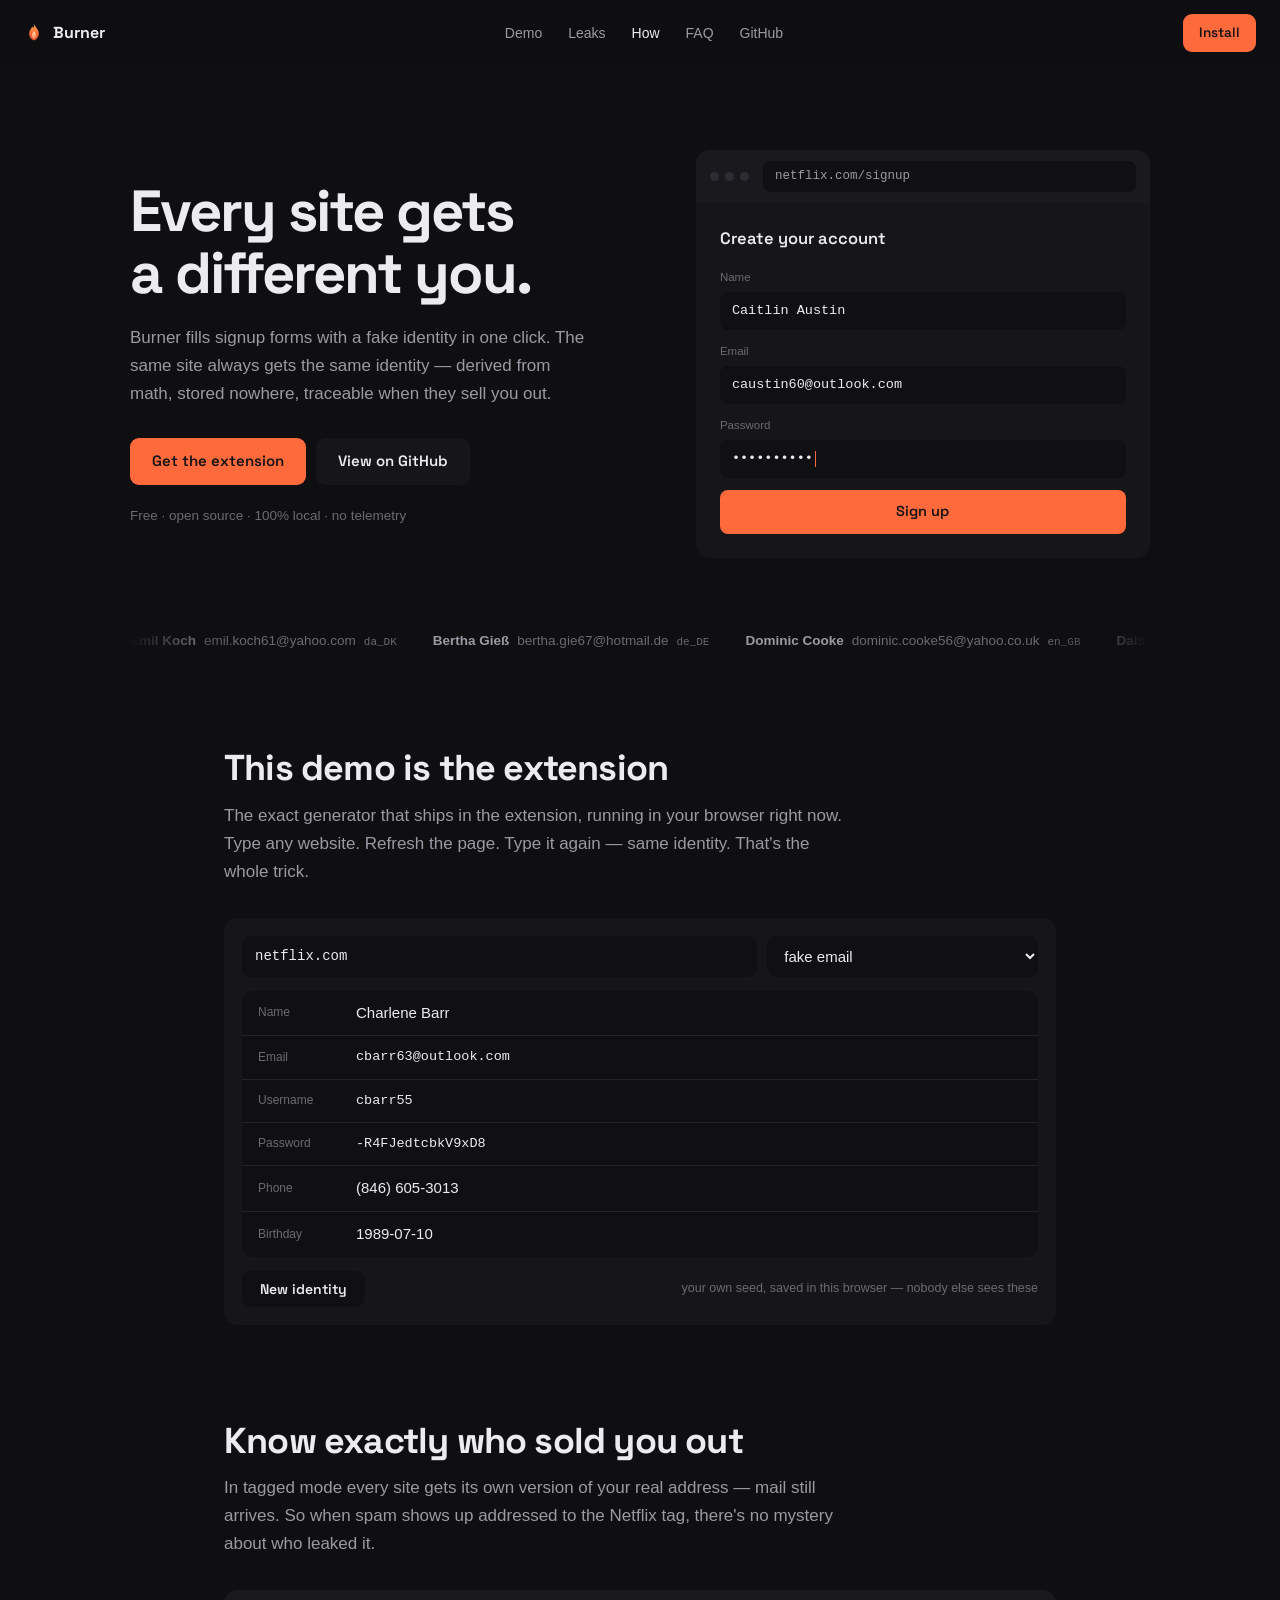
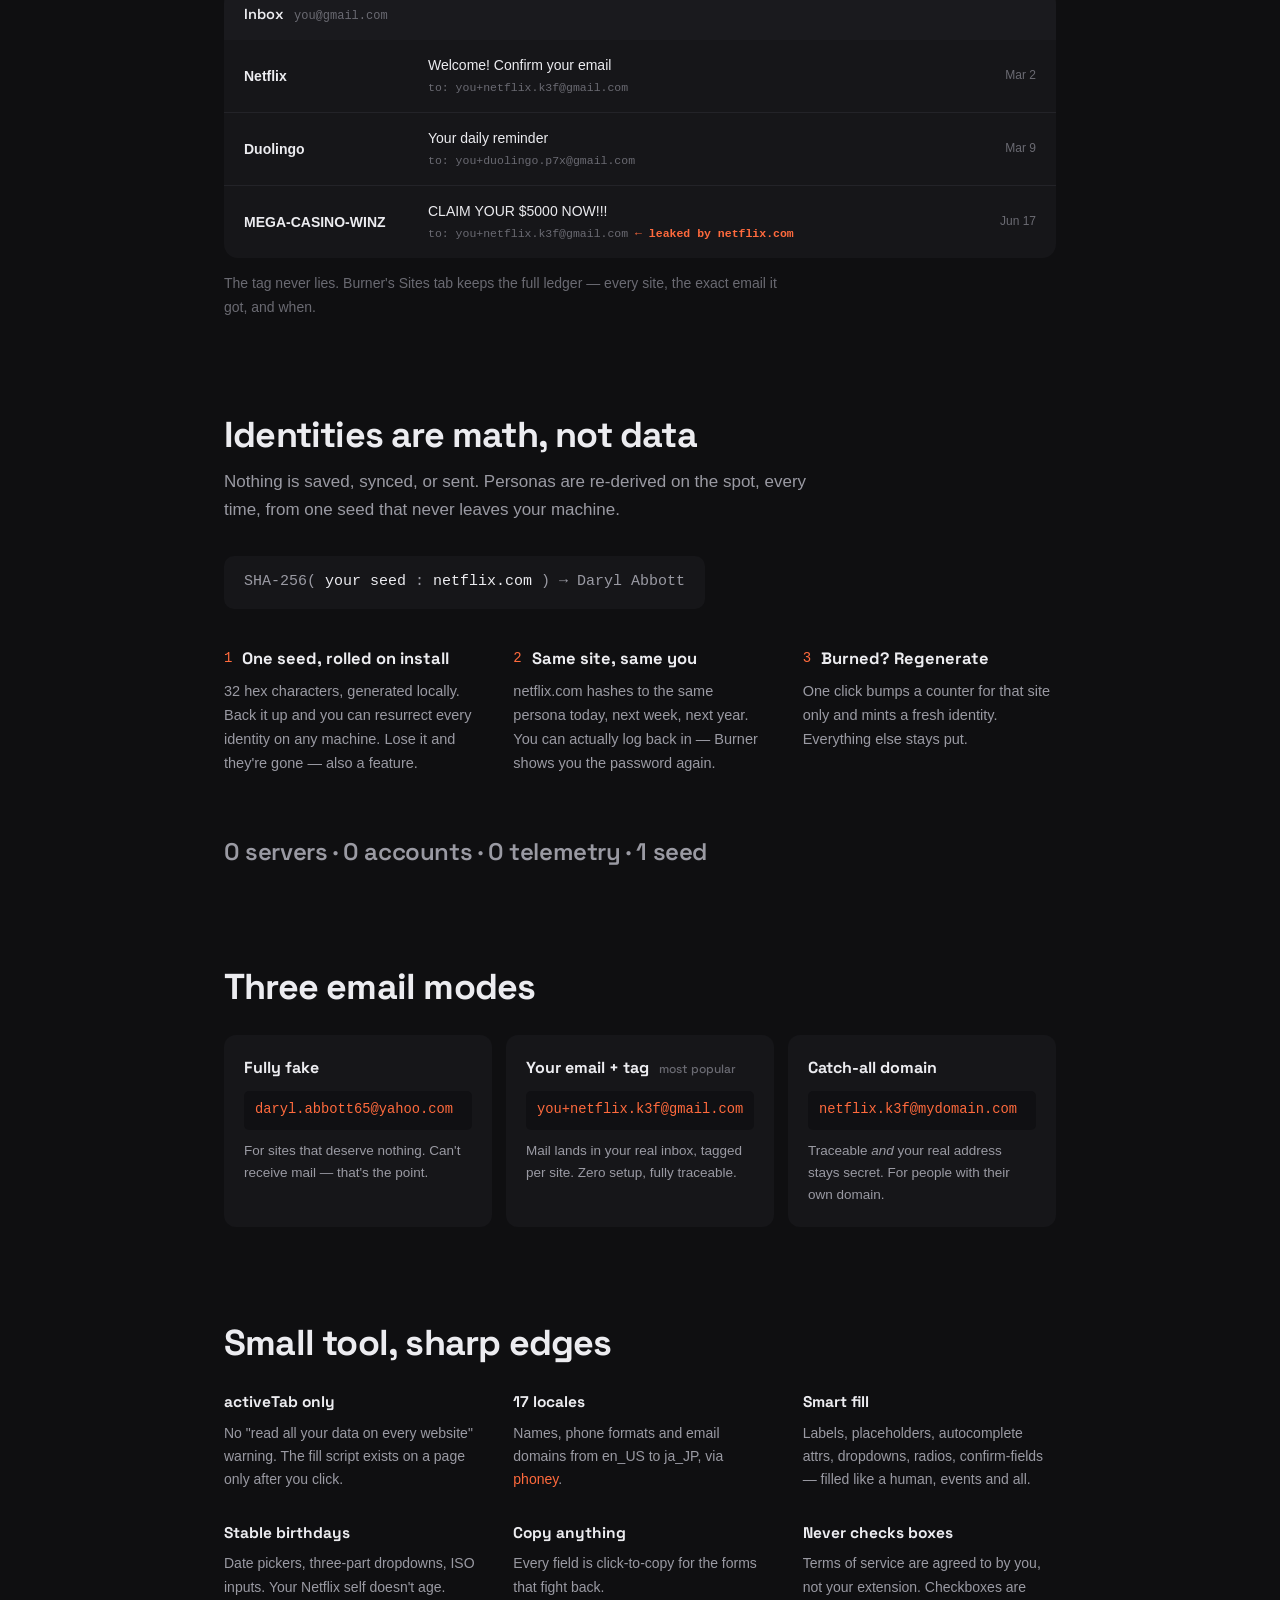
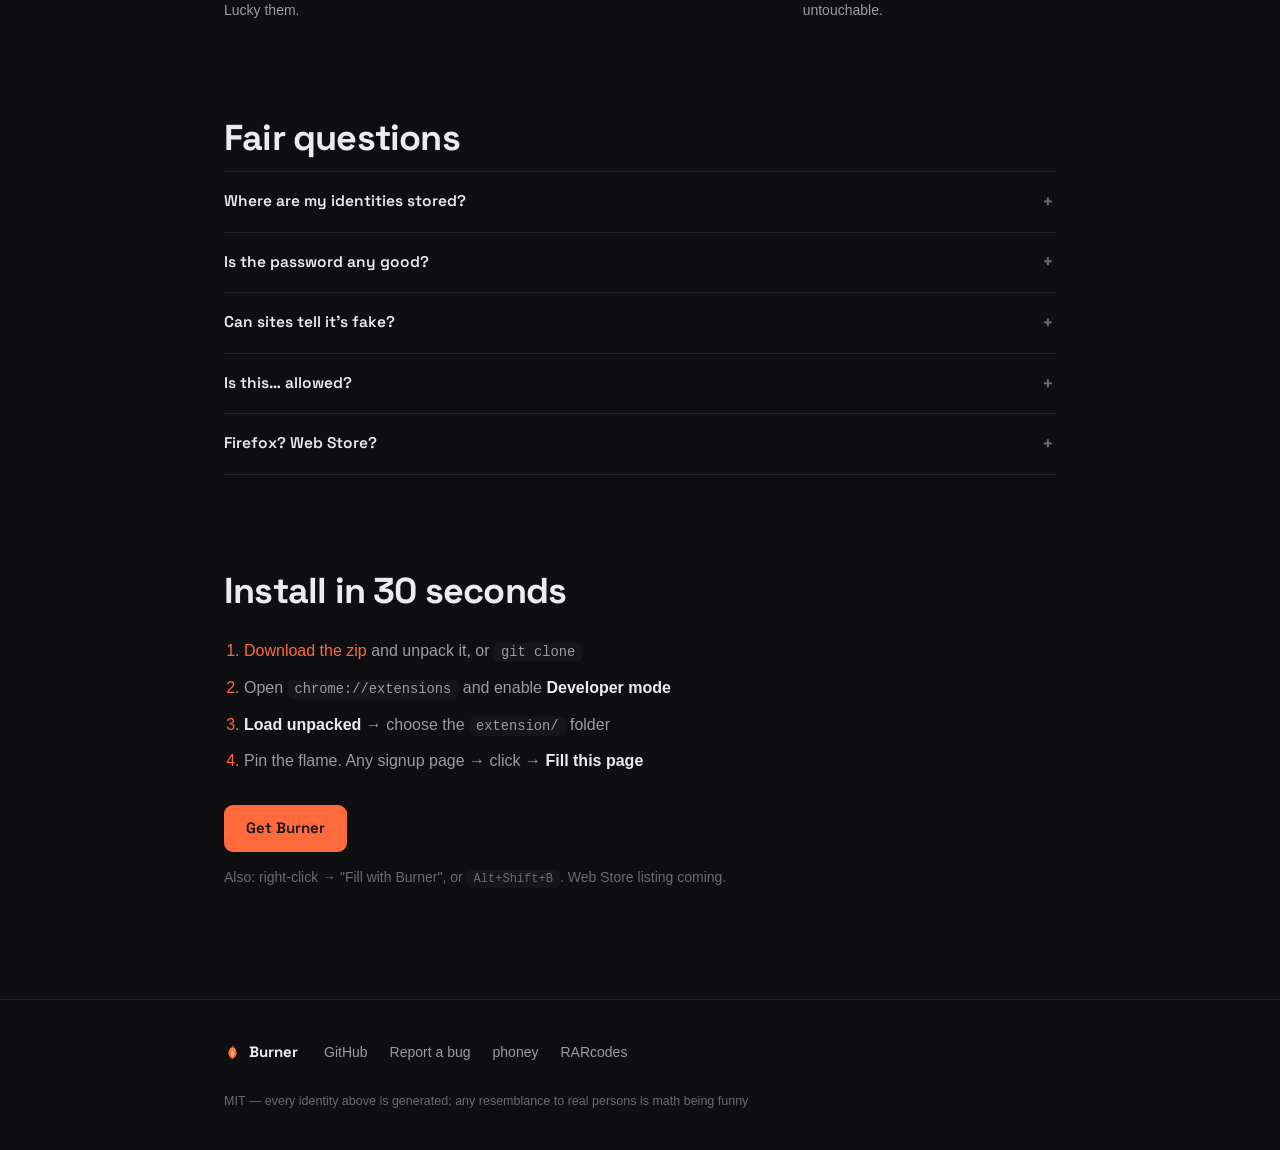
==== commit 961d0805: "clean up landing page: flat surfaces, no gradients/glows/borders" ====
--- a/site/index.html
+++ b/site/index.html
@@ -5,7 +5,7 @@
   <meta name="viewport" content="width=device-width, initial-scale=1">
   <title>Burner — every site gets a different you</title>
   <meta name="description" content="One click fills any signup form with a fake identity that stays consistent per site. Traceable emails show you who leaked your address. 100% local.">
-  <meta name="theme-color" content="#0e0e10">
+  <meta name="theme-color" content="#0f0f11">
   <link rel="canonical" href="https://burner-ext.vercel.app">
   <meta property="og:title" content="Burner — every site gets a different you">
   <meta property="og:description" content="One-click fake signup identities, deterministic per site. 100% local, zero accounts.">
@@ -38,7 +38,7 @@
 
 <nav id="nav">
   <a class="brand" href="#top">
-    <svg viewBox="0 0 100 100" width="22" height="22" aria-hidden="true"><use href="#flame-icon"/></svg>
+    <svg viewBox="0 0 100 100" width="20" height="20" aria-hidden="true"><use href="#flame-icon"/></svg>
     <span>Burner</span>
   </a>
   <div class="links">
@@ -46,37 +46,30 @@
     <a href="#leak" data-spy>Leaks</a>
     <a href="#how" data-spy>How</a>
     <a href="#faq" data-spy>FAQ</a>
-  </div>
-  <a class="btn small primary" href="#install">Install</a>
+    <a href="https://github.com/rar-file/burner">GitHub</a>
+  </div>
+  <a class="btn primary small" href="#install">Install</a>
 </nav>
 
 <header id="top">
-  <div class="embers" aria-hidden="true"></div>
   <div class="hero">
     <div class="hero-copy">
-      <div class="eyebrow">
-        <svg viewBox="0 0 100 100" width="14" height="14" aria-hidden="true"><use href="#flame-icon"/></svg>
-        free · open source · 100% local
-      </div>
-      <h1>Every site gets<br><span class="hot">a different you.</span></h1>
+      <h1>Every site gets<br>a different you.</h1>
       <p class="sub">Burner fills signup forms with a fake identity in one click.
       The same site always gets the same identity — derived from math,
       stored nowhere, traceable when they sell you out.</p>
       <div class="cta-row">
-        <a class="btn primary big" href="#install">Get the extension</a>
-        <a class="btn big" href="https://github.com/rar-file/burner">
-          <svg width="16" height="16" viewBox="0 0 16 16" fill="currentColor" aria-hidden="true"><path d="M8 0C3.58 0 0 3.58 0 8c0 3.54 2.29 6.53 5.47 7.59.4.07.55-.17.55-.38 0-.19-.01-.82-.01-1.49-2.01.37-2.53-.49-2.69-.94-.09-.23-.48-.94-.82-1.13-.28-.15-.68-.52-.01-.53.63-.01 1.08.58 1.23.82.72 1.21 1.87.87 2.33.66.07-.52.28-.87.51-1.07-1.78-.2-3.64-.89-3.64-3.95 0-.87.31-1.59.82-2.15-.08-.2-.36-1.02.08-2.12 0 0 .67-.21 2.2.82.64-.18 1.32-.27 2-.27s1.36.09 2 .27c1.53-1.04 2.2-.82 2.2-.82.44 1.1.16 1.92.08 2.12.51.56.82 1.27.82 2.15 0 3.07-1.87 3.75-3.65 3.95.29.25.54.73.54 1.48 0 1.07-.01 1.93-.01 2.2 0 .21.15.46.55.38A8.01 8.01 0 0 0 16 8c0-4.42-3.58-8-8-8Z"/></svg>
-          Star on GitHub
-        </a>
+        <a class="btn primary" href="#install">Get the extension</a>
+        <a class="btn" href="https://github.com/rar-file/burner">View on GitHub</a>
       </div>
-      <div class="trust">MIT licensed · activeTab only · no telemetry · built on <a href="https://github.com/rar-file/phoney">phoney</a></div>
+      <p class="trust">Free · open source · 100% local · no telemetry</p>
     </div>
 
     <div class="hero-mock" aria-hidden="true">
-      <div class="mock glow-card">
+      <div class="mock">
         <div class="mock-bar">
           <span class="mdot"></span><span class="mdot"></span><span class="mdot"></span>
-          <div class="mock-url"><svg width="10" height="12" viewBox="0 0 10 12" fill="none" stroke="#6c6c75" stroke-width="1.4"><rect x="1" y="5" width="8" height="6" rx="1.2"/><path d="M3 5V3.5a2 2 0 1 1 4 0V5"/></svg><span id="m-url">netflix.com</span></div>
+          <div class="mock-url"><span id="m-url">netflix.com</span></div>
         </div>
         <div class="mock-body">
           <div class="m-title">Create your account</div>
@@ -86,34 +79,25 @@
           <div class="m-btn" id="m-btn">Sign up</div>
         </div>
         <div class="m-badge" id="m-badge">
-          <svg viewBox="0 0 100 100" width="15" height="15"><use href="#flame-icon"/></svg>
+          <svg viewBox="0 0 100 100" width="13" height="13"><use href="#flame-icon"/></svg>
           <span>filled by Burner</span>
         </div>
       </div>
-      <div class="mock-glow"></div>
     </div>
   </div>
 
   <div class="ticker" aria-hidden="true">
     <div class="ticker-track" id="ticker"></div>
-    <div class="ticker-fade left"></div>
-    <div class="ticker-fade right"></div>
   </div>
 </header>
 
 <main>
 
-<section id="demo" class="reveal">
-  <div class="eyebrow">№ 1 — try it</div>
-  <h2>This demo <span class="hot">is</span> the extension</h2>
+<section id="demo">
+  <h2>This demo is the extension</h2>
   <p class="lede">The exact generator that ships in the extension, running in your browser right now.
-  Type any website. Refresh the page. Type it again — <em>same identity</em>. That's the whole trick.</p>
-  <div class="demo-card glow-card">
-    <div class="demo-head">
-      <svg viewBox="0 0 100 100" width="16" height="16" aria-hidden="true"><use href="#flame-icon"/></svg>
-      <span class="demo-brand">Burner</span>
-      <span class="demo-site" id="d-shown">netflix.com</span>
-    </div>
+  Type any website. Refresh the page. Type it again — same identity. That's the whole trick.</p>
+  <div class="demo-card">
     <div class="demo-top">
       <input id="d-site" type="text" value="netflix.com" spellcheck="false" autocomplete="off" aria-label="Website">
       <select id="d-mode" aria-label="Email mode">
@@ -124,18 +108,17 @@
     </div>
     <div class="persona" id="d-card"></div>
     <div class="demo-bottom">
-      <button id="d-regen">↻ New identity</button>
+      <button id="d-regen">New identity</button>
       <span class="seed-note">your own seed, saved in this browser — nobody else sees these</span>
     </div>
   </div>
 </section>
 
-<section id="leak" class="reveal">
-  <div class="eyebrow">№ 2 — the receipts</div>
-  <h2>Know exactly who <span class="hot">sold you out</span></h2>
+<section id="leak">
+  <h2>Know exactly who sold you out</h2>
   <p class="lede">In tagged mode every site gets its own version of your real address — mail still arrives.
   So when spam shows up addressed to the Netflix tag, there's no mystery about who leaked it.</p>
-  <div class="inbox glow-card">
+  <div class="inbox">
     <div class="inbox-head">
       <span class="inbox-title">Inbox</span>
       <span class="inbox-addr">you@gmail.com</span>
@@ -148,112 +131,94 @@
     </div>
     <div class="mail">
       <span class="m-from">Duolingo</span>
-      <div class="m-mid"><span class="m-subj">Your daily reminder 🦉</span>
+      <div class="m-mid"><span class="m-subj">Your daily reminder</span>
       <span class="m-to">to: you+duolingo.p7x@gmail.com</span></div>
       <span class="m-when">Mar 9</span>
     </div>
-    <div class="mail spam">
-      <span class="m-from">🎰 MEGA-CASINO-WINZ</span>
+    <div class="mail">
+      <span class="m-from">MEGA-CASINO-WINZ</span>
       <div class="m-mid"><span class="m-subj">CLAIM YOUR $5000 NOW!!!</span>
-      <span class="m-to">to: you+netflix.k3f@gmail.com</span></div>
-      <span class="m-leak">↳ leaked by netflix.com</span>
+      <span class="m-to">to: you+netflix.k3f@gmail.com <em class="m-leak">← leaked by netflix.com</em></span></div>
       <span class="m-when">Jun 17</span>
     </div>
   </div>
-  <p class="caption">The tag never lies. Burner's <strong>Sites tab</strong> keeps the full ledger — every site, the exact email it got, and when.</p>
-</section>
-
-<section id="how" class="reveal">
-  <div class="eyebrow">№ 3 — the trick</div>
-  <h2>Identities are <span class="hot">math</span>, not data</h2>
-  <p class="lede">Nothing is saved, synced, or sent. Personas are re-derived on the spot, every time, from one seed that never leaves your machine.</p>
-
-  <div class="pipeline glow-card">
-    <div class="pipe-chip seed"><span class="pipe-k">your seed</span><code>c41f…9e02</code></div>
-    <span class="pipe-plus">+</span>
-    <div class="pipe-chip"><span class="pipe-k">the site</span><code>netflix.com</code></div>
-    <span class="pipe-arrow"><i></i><i></i><i></i></span>
-    <div class="pipe-chip hash"><span class="pipe-k">one-way hash</span><code>SHA-256</code></div>
-    <span class="pipe-arrow"><i></i><i></i><i></i></span>
-    <div class="pipe-chip out"><span class="pipe-k">the persona</span><code>Daryl Abbott</code></div>
-  </div>
+  <p class="caption">The tag never lies. Burner's Sites tab keeps the full ledger — every site, the exact email it got, and when.</p>
+</section>
+
+<section id="how">
+  <h2>Identities are math, not data</h2>
+  <p class="lede">Nothing is saved, synced, or sent. Personas are re-derived on the spot, every time,
+  from one seed that never leaves your machine.</p>
+
+  <div class="formula"><code>SHA-256( <span>your seed</span> : <span>netflix.com</span> ) → Daryl Abbott</code></div>
 
   <div class="steps">
-    <div class="step glow-card"><span class="n">1</span>
-      <h3>One seed, rolled on install</h3>
+    <div class="step">
+      <h3><span class="n">1</span>One seed, rolled on install</h3>
       <p>32 hex characters, generated locally. Back it up and you can resurrect every identity on any machine. Lose it and they're gone — also a feature.</p></div>
-    <div class="step glow-card"><span class="n">2</span>
-      <h3>Same site, same you</h3>
-      <p>netflix.com hashes to the same persona today, next week, next year. You can actually <em>log back in</em> — Burner shows you the password again.</p></div>
-    <div class="step glow-card"><span class="n">3</span>
-      <h3>Burned? Regenerate</h3>
+    <div class="step">
+      <h3><span class="n">2</span>Same site, same you</h3>
+      <p>netflix.com hashes to the same persona today, next week, next year. You can actually log back in — Burner shows you the password again.</p></div>
+    <div class="step">
+      <h3><span class="n">3</span>Burned? Regenerate</h3>
       <p>One click bumps a counter for that site only and mints a fresh identity. Everything else stays put.</p></div>
   </div>
-</section>
-
-<div class="stats reveal" aria-label="Privacy stats">
-  <div class="stat"><span class="stat-n">0</span><span class="stat-k">servers</span></div>
-  <div class="stat"><span class="stat-n">0</span><span class="stat-k">accounts</span></div>
-  <div class="stat"><span class="stat-n">0</span><span class="stat-k">telemetry</span></div>
-  <div class="stat"><span class="stat-n hot">1</span><span class="stat-k">seed to rule them all</span></div>
-</div>
-
-<section id="modes" class="reveal">
-  <div class="eyebrow">№ 4 — email modes</div>
-  <h2>Three flavours of <span class="hot">not your problem</span></h2>
+
+  <p class="stats-line">0 servers · 0 accounts · 0 telemetry · 1 seed</p>
+</section>
+
+<section id="modes">
+  <h2>Three email modes</h2>
   <div class="modes">
-    <div class="mode glow-card"><h3>Fully fake</h3><code>daryl.abbott65@yahoo.com</code>
+    <div class="mode"><h3>Fully fake</h3><code>daryl.abbott65@yahoo.com</code>
       <p>For sites that deserve nothing. Can't receive mail — that's the point.</p></div>
-    <div class="mode featured glow-card"><span class="flag">most popular</span><h3>Your email + tag</h3><code>you+netflix.k3f@gmail.com</code>
+    <div class="mode"><h3>Your email + tag <span class="note">most popular</span></h3><code>you+netflix.k3f@gmail.com</code>
       <p>Mail lands in your real inbox, tagged per site. Zero setup, fully traceable.</p></div>
-    <div class="mode glow-card"><h3>Catch-all domain</h3><code>netflix.k3f@mydomain.com</code>
+    <div class="mode"><h3>Catch-all domain</h3><code>netflix.k3f@mydomain.com</code>
       <p>Traceable <em>and</em> your real address stays secret. For people with their own domain.</p></div>
   </div>
 </section>
 
-<section id="features" class="reveal">
-  <div class="eyebrow">№ 5 — details</div>
-  <h2>Small tool, <span class="hot">sharp edges</span></h2>
+<section id="features">
+  <h2>Small tool, sharp edges</h2>
   <div class="grid">
-    <div class="feat glow-card"><h3>🔒 activeTab only</h3><p>No "read all your data on every website" warning. The fill script exists on a page only after you click.</p></div>
-    <div class="feat glow-card"><h3>🌍 17 locales</h3><p>Names, phone formats and email domains from en_US to ja_JP, via <a href="https://github.com/rar-file/phoney">phoney</a>.</p></div>
-    <div class="feat glow-card"><h3>🎯 Smart fill</h3><p>Labels, placeholders, autocomplete attrs, dropdowns, radios, confirm-fields — filled like a human, events and all.</p></div>
-    <div class="feat glow-card"><h3>📅 Stable birthdays</h3><p>Date pickers, three-part dropdowns, ISO inputs. Your Netflix self doesn't age. Lucky them.</p></div>
-    <div class="feat glow-card"><h3>📋 Copy anything</h3><p>Every field is click-to-copy for the forms that fight back.</p></div>
-    <div class="feat glow-card"><h3>🚫 Never checks boxes</h3><p>Terms of service are agreed to by you, not your extension. Checkboxes are untouchable.</p></div>
-  </div>
-</section>
-
-<section id="faq" class="reveal">
-  <div class="eyebrow">№ 6 — questions</div>
-  <h2>Fair <span class="hot">questions</span></h2>
+    <div class="feat"><h3>activeTab only</h3><p>No "read all your data on every website" warning. The fill script exists on a page only after you click.</p></div>
+    <div class="feat"><h3>17 locales</h3><p>Names, phone formats and email domains from en_US to ja_JP, via <a href="https://github.com/rar-file/phoney">phoney</a>.</p></div>
+    <div class="feat"><h3>Smart fill</h3><p>Labels, placeholders, autocomplete attrs, dropdowns, radios, confirm-fields — filled like a human, events and all.</p></div>
+    <div class="feat"><h3>Stable birthdays</h3><p>Date pickers, three-part dropdowns, ISO inputs. Your Netflix self doesn't age. Lucky them.</p></div>
+    <div class="feat"><h3>Copy anything</h3><p>Every field is click-to-copy for the forms that fight back.</p></div>
+    <div class="feat"><h3>Never checks boxes</h3><p>Terms of service are agreed to by you, not your extension. Checkboxes are untouchable.</p></div>
+  </div>
+</section>
+
+<section id="faq">
+  <h2>Fair questions</h2>
   <div class="faqs">
-    <details class="glow-card"><summary>Where are my identities stored?</summary>
+    <details><summary>Where are my identities stored?</summary>
       <p>Nowhere. They're re-computed from <code>SHA-256(seed : site)</code> every time you look at them. The only stored things are your seed, your settings, and the list of sites you've filled — all in local extension storage on your machine.</p></details>
-    <details class="glow-card"><summary>Is the password any good?</summary>
+    <details><summary>Is the password any good?</summary>
       <p>16 characters, four character classes, unique per site, recoverable from your seed. But Burner is not a password manager — no breach alerts, no sync, no vault. Use it for accounts you don't care about. That's the whole product.</p></details>
-    <details class="glow-card"><summary>Can sites tell it's fake?</summary>
+    <details><summary>Can sites tell it's fake?</summary>
       <p>Fields are set through native setters with real input events, so it looks like typing. But the phone number won't pass SMS verification and the email won't receive mail in fake mode — by design. Burner is for the "why do you even need this" forms, not for identity verification.</p></details>
-    <details class="glow-card"><summary>Is this… allowed?</summary>
+    <details><summary>Is this… allowed?</summary>
       <p>Giving a made-up name to a newsletter wall is fine. Fraud, KYC, payments, or anything with legal weight is not what this is for, and not what it's built to do. Be an adult.</p></details>
-    <details class="glow-card"><summary>Firefox? Web Store?</summary>
+    <details><summary>Firefox? Web Store?</summary>
       <p>Both on the roadmap. Today: Chrome, Brave, Edge and Arc via Load unpacked — takes 30 seconds, instructions below.</p></details>
   </div>
 </section>
 
-<section id="install" class="reveal">
-  <div class="eyebrow">№ 7 — install</div>
-  <h2>Thirty seconds, <span class="hot">tops</span></h2>
-  <div class="install-steps">
-    <div class="istep glow-card"><span class="n">1</span><p><a href="https://github.com/rar-file/burner/archive/refs/heads/main.zip">Download the zip</a> and unpack it, or <code>git clone</code></p></div>
-    <div class="istep glow-card"><span class="n">2</span><p>Open <code>chrome://extensions</code> → enable <strong>Developer mode</strong></p></div>
-    <div class="istep glow-card"><span class="n">3</span><p><strong>Load unpacked</strong> → choose the <code>extension/</code> folder</p></div>
-    <div class="istep glow-card"><span class="n">4</span><p>Pin the flame. Any signup page → click → <strong>Fill this page</strong></p></div>
-  </div>
-  <div class="cta-row center">
-    <a class="btn primary big" href="https://github.com/rar-file/burner">Get Burner ↗</a>
-  </div>
-  <p class="dim center">Also: right-click → "Fill with Burner", or <code>Alt+Shift+B</code>. Web Store listing coming.</p>
+<section id="install">
+  <h2>Install in 30 seconds</h2>
+  <ol class="install">
+    <li><a href="https://github.com/rar-file/burner/archive/refs/heads/main.zip">Download the zip</a> and unpack it, or <code>git clone</code></li>
+    <li>Open <code>chrome://extensions</code> and enable <strong>Developer mode</strong></li>
+    <li><strong>Load unpacked</strong> → choose the <code>extension/</code> folder</li>
+    <li>Pin the flame. Any signup page → click → <strong>Fill this page</strong></li>
+  </ol>
+  <div class="cta-row">
+    <a class="btn primary" href="https://github.com/rar-file/burner">Get Burner</a>
+  </div>
+  <p class="dim">Also: right-click → "Fill with Burner", or <code>Alt+Shift+B</code>. Web Store listing coming.</p>
 </section>
 
 </main>
@@ -261,7 +226,7 @@
 <footer>
   <div class="foot-inner">
     <div class="foot-brand">
-      <svg viewBox="0 0 100 100" width="20" height="20" aria-hidden="true"><use href="#flame-icon"/></svg>
+      <svg viewBox="0 0 100 100" width="17" height="17" aria-hidden="true"><use href="#flame-icon"/></svg>
       <span>Burner</span>
     </div>
     <div class="foot-links">
@@ -270,7 +235,7 @@
       <a href="https://github.com/rar-file/phoney">phoney</a>
       <a href="https://github.com/rar-file">RARcodes</a>
     </div>
-    <div class="foot-mit">MIT — every identity above is generated, any resemblance to real persons is math being funny</div>
+    <div class="foot-mit">MIT — every identity above is generated; any resemblance to real persons is math being funny</div>
   </div>
 </footer>
 
--- a/site/style.css
+++ b/site/style.css
@@ -1,14 +1,12 @@
 :root {
-  --bg: #0e0e10;
-  --bg2: #151517;
-  --card: #1a1a1e;
+  --bg: #0f0f11;
+  --panel: #161619;
+  --inset: #101013;
   --text: #ececf0;
   --dim: #9a9aa3;
-  --faint: #6c6c75;
+  --faint: #6a6a72;
   --accent: #ff6a3d;
-  --accent-dark: #e5522a;
-  --hot: #ffb347;
-  --line: #26262c;
+  --line: #232328;
   --disp: "Space Grotesk", -apple-system, "Segoe UI", sans-serif;
   --body: -apple-system, "Segoe UI", Roboto, Helvetica, sans-serif;
   --mono: ui-monospace, "SF Mono", Menlo, Consolas, monospace;
@@ -20,184 +18,115 @@
   color: var(--text);
   font: 16px/1.65 var(--body);
   overflow-x: hidden;
-}
-/* grain */
-body::before {
-  content: "";
-  position: fixed; inset: 0;
-  z-index: 1;
-  pointer-events: none;
-  opacity: .035;
-  background-image: url("data:image/svg+xml,%3Csvg xmlns='http://www.w3.org/2000/svg' width='140' height='140'%3E%3Cfilter id='n'%3E%3CfeTurbulence type='fractalNoise' baseFrequency='.9' numOctaves='2'/%3E%3C/filter%3E%3Crect width='140' height='140' filter='url(%23n)'/%3E%3C/svg%3E");
 }
 a { color: var(--accent); text-decoration: none; }
 a:hover { text-decoration: underline; }
 code {
   font-family: var(--mono);
   font-size: .86em;
-  background: #ffffff0a;
-  border: 1px solid var(--line);
+  background: var(--panel);
   border-radius: 5px;
-  padding: 1px 6px;
-}
-h1, h2, h3, .disp { font-family: var(--disp); }
-h2 { font-size: clamp(28px, 4.4vw, 42px); letter-spacing: -1px; line-height: 1.12; margin-bottom: 14px; }
-.hot {
-  background: linear-gradient(100deg, var(--hot), var(--accent) 55%, var(--accent-dark));
-  -webkit-background-clip: text;
-  background-clip: text;
-  color: transparent;
-}
-section { position: relative; z-index: 2; max-width: 920px; margin: 0 auto; padding: 92px 22px 0; }
-.eyebrow {
-  display: inline-flex; align-items: center; gap: 7px;
-  font-family: var(--mono);
-  font-size: 11.5px;
-  letter-spacing: 2.2px;
-  text-transform: uppercase;
-  color: var(--accent);
-  border: 1px solid #ff6a3d3d;
-  background: #ff6a3d14;
-  border-radius: 99px;
-  padding: 5px 13px;
-  margin-bottom: 18px;
-}
-.lede { color: var(--dim); max-width: 640px; margin-bottom: 30px; font-size: 17px; }
-.lede em { color: var(--text); font-style: normal; }
+  padding: 2px 7px;
+}
+h1, h2, h3 { font-family: var(--disp); }
+h2 { font-size: clamp(26px, 4vw, 36px); letter-spacing: -.8px; line-height: 1.15; margin-bottom: 12px; }
+section { max-width: 880px; margin: 0 auto; padding: 96px 24px 0; }
+.lede { color: var(--dim); max-width: 620px; margin-bottom: 32px; font-size: 17px; }
 .dim { color: var(--faint); font-size: 14px; }
-.center { text-align: center; justify-content: center; }
-.caption { color: var(--dim); font-size: 14.5px; margin-top: 16px; max-width: 560px; }
-
-/* ---------- nav ---------- */
+.caption { color: var(--faint); font-size: 14px; margin-top: 14px; max-width: 560px; }
+
+/* nav */
 nav {
   position: sticky; top: 0; z-index: 40;
   display: flex; align-items: center; justify-content: space-between;
+  padding: 14px 24px;
+  background: #0f0f11e6;
+  backdrop-filter: blur(12px);
+  -webkit-backdrop-filter: blur(12px);
+}
+.brand { display: flex; align-items: center; gap: 9px; font-family: var(--disp); font-weight: 700; color: var(--text); font-size: 16px; }
+.brand:hover { text-decoration: none; }
+.links { display: flex; gap: 26px; font-size: 14px; }
+.links a { color: var(--dim); }
+.links a:hover { color: var(--text); text-decoration: none; }
+.links a.active { color: var(--text); }
+
+/* buttons */
+.btn {
+  display: inline-flex; align-items: center;
   padding: 11px 22px;
-  background: #0e0e10d9;
-  backdrop-filter: blur(14px);
-  -webkit-backdrop-filter: blur(14px);
-  border-bottom: 1px solid var(--line);
-}
-.brand { display: flex; align-items: center; gap: 9px; font-family: var(--disp); font-weight: 700; color: var(--text); font-size: 17px; }
-.brand:hover { text-decoration: none; }
-.links { display: flex; gap: 4px; font-size: 14px; }
-.links a {
-  color: var(--dim);
-  padding: 6px 13px;
-  border-radius: 99px;
-  transition: color .15s, background .15s;
-}
-.links a:hover { color: var(--text); text-decoration: none; }
-.links a.active { color: var(--accent); background: #ff6a3d14; }
-
-/* ---------- buttons ---------- */
-.btn {
-  display: inline-flex; align-items: center; gap: 8px;
-  padding: 11px 20px;
-  border-radius: 11px;
-  border: 1px solid var(--line);
-  background: #ffffff08;
+  border-radius: 9px;
+  background: var(--panel);
   color: var(--text);
   font-weight: 600;
   font-size: 15px;
   font-family: var(--disp);
-  transition: transform .16s, border-color .16s, background .16s, box-shadow .16s;
-}
-.btn:hover { text-decoration: none; transform: translateY(-2px); border-color: #3a3a42; }
-.btn.primary {
-  background: linear-gradient(180deg, #ff7a4d, var(--accent-dark));
-  border-color: transparent;
-  color: #fff;
-  box-shadow: 0 8px 28px -10px #ff6a3daa, inset 0 1px 0 #ffffff33;
-}
-.btn.primary:hover { box-shadow: 0 12px 34px -10px #ff6a3dcc, inset 0 1px 0 #ffffff33; }
-.btn.big { padding: 14px 26px; font-size: 16px; }
+  transition: background .15s, color .15s;
+}
+.btn:hover { text-decoration: none; background: #1d1d21; }
+.btn.primary { background: var(--accent); color: #141414; }
+.btn.primary:hover { background: #ff7c53; }
 .btn.small { padding: 8px 16px; font-size: 13.5px; }
-.cta-row { display: flex; gap: 12px; flex-wrap: wrap; }
-
-/* ---------- hero ---------- */
-header {
-  position: relative;
-  overflow: hidden;
-  padding: 74px 22px 0;
-  z-index: 2;
-}
-header::before {
-  content: "";
-  position: absolute; inset: 0;
-  background:
-    radial-gradient(ellipse 52% 42% at 26% 30%, #ff6a3d1c, transparent 70%),
-    radial-gradient(ellipse 40% 36% at 82% 62%, #ffb34711, transparent 70%);
-  pointer-events: none;
-}
+.cta-row { display: flex; gap: 10px; flex-wrap: wrap; }
+
+/* hero */
+header { padding: 84px 24px 0; }
 .hero {
-  position: relative;
-  max-width: 1060px;
+  max-width: 1020px;
   margin: 0 auto;
   display: grid;
-  grid-template-columns: 1.08fr .92fr;
-  gap: 54px;
+  grid-template-columns: 1.05fr .95fr;
+  gap: 64px;
   align-items: center;
 }
 h1 {
-  font-size: clamp(40px, 5.6vw, 66px);
-  line-height: 1.04;
-  letter-spacing: -2.5px;
-  margin: 20px 0 18px;
-}
-.sub { color: var(--dim); max-width: 480px; margin-bottom: 30px; font-size: 17.5px; }
-.trust { margin-top: 22px; color: var(--faint); font-size: 13px; }
+  font-size: clamp(38px, 5.2vw, 58px);
+  line-height: 1.06;
+  letter-spacing: -2px;
+  margin-bottom: 20px;
+}
+.sub { color: var(--dim); max-width: 460px; margin-bottom: 30px; font-size: 17px; }
+.trust { margin-top: 20px; color: var(--faint); font-size: 13.5px; }
 
 /* browser mockup */
-.hero-mock { position: relative; }
 .mock {
   position: relative;
-  background: var(--bg2);
-  border: 1px solid var(--line);
-  border-radius: 16px;
+  background: var(--panel);
+  border-radius: 14px;
   overflow: hidden;
-  box-shadow: 0 40px 90px -40px #000000cc, 0 24px 70px -30px #ff6a3d2e;
-  transform: perspective(1200px) rotateY(-4deg) rotateX(2deg);
 }
 .mock-bar {
   display: flex; align-items: center; gap: 6px;
   padding: 11px 14px;
-  border-bottom: 1px solid var(--line);
-  background: #131315;
-}
-.mdot { width: 10px; height: 10px; border-radius: 50%; background: #2e2e34; }
+  background: #1a1a1e;
+}
+.mdot { width: 9px; height: 9px; border-radius: 50%; background: #2c2c32; }
 .mock-url {
   flex: 1;
-  display: flex; align-items: center; gap: 7px;
   margin-left: 8px;
-  background: #0e0e10;
-  border: 1px solid var(--line);
-  border-radius: 8px;
+  background: var(--inset);
+  border-radius: 7px;
   padding: 5px 12px;
   font-family: var(--mono);
   font-size: 12.5px;
   color: var(--dim);
 }
 .mock-body { padding: 22px 24px 24px; }
-.m-title { font-family: var(--disp); font-weight: 600; font-size: 17px; margin-bottom: 16px; }
+.m-title { font-family: var(--disp); font-weight: 600; font-size: 16.5px; margin-bottom: 16px; }
 .m-field { margin-bottom: 12px; }
 .m-label { display: block; font-size: 11.5px; color: var(--faint); margin-bottom: 5px; }
 .m-input {
   height: 38px;
   display: flex; align-items: center;
-  background: #0e0e10;
-  border: 1px solid var(--line);
-  border-radius: 9px;
+  background: var(--inset);
+  border-radius: 8px;
   padding: 0 12px;
   font-family: var(--mono);
   font-size: 13.5px;
   color: var(--text);
   white-space: nowrap;
   overflow: hidden;
-  transition: border-color .25s, box-shadow .25s;
-}
-.m-input.typing { border-color: #ff6a3d88; box-shadow: 0 0 0 3px #ff6a3d1f; }
-.m-input.done { border-color: #ff6a3d55; }
+}
 .m-input .caret {
   display: inline-block;
   width: 1.5px; height: 16px;
@@ -209,331 +138,162 @@
 .m-btn {
   margin-top: 6px;
   text-align: center;
-  background: linear-gradient(180deg, #ff7a4d, var(--accent-dark));
-  color: #fff;
+  background: var(--accent);
+  color: #141414;
   font-family: var(--disp);
   font-weight: 600;
   font-size: 14.5px;
-  border-radius: 9px;
+  border-radius: 8px;
   padding: 10px;
-  transition: transform .12s, filter .12s;
-}
-.m-btn.press { transform: scale(.97); filter: brightness(1.15); }
+  transition: transform .12s;
+}
+.m-btn.press { transform: scale(.97); }
 .m-badge {
   position: absolute;
-  top: 54px; right: 12px;
+  top: 52px; right: 14px;
   display: flex; align-items: center; gap: 6px;
-  background: #1a1a1ef2;
-  border: 1px solid #ff6a3d66;
+  background: var(--inset);
   border-radius: 99px;
-  padding: 6px 13px 6px 9px;
-  font-family: var(--disp);
-  font-size: 12.5px;
-  font-weight: 600;
-  color: var(--hot);
-  box-shadow: 0 10px 30px -10px #ff6a3d55;
+  padding: 6px 12px 6px 9px;
+  font-family: var(--disp);
+  font-size: 12px;
+  font-weight: 600;
+  color: var(--dim);
   opacity: 0;
-  transform: translateY(6px);
-  transition: opacity .3s, transform .3s;
-}
-.m-badge.show { opacity: 1; transform: none; }
-.mock-glow {
-  position: absolute; inset: -40px -60px;
-  background: radial-gradient(ellipse 50% 50% at 50% 55%, #ff6a3d24, transparent 70%);
-  z-index: -1;
-}
-
-/* embers */
-.embers { position: absolute; inset: 0; pointer-events: none; }
-.ember {
-  position: absolute;
-  bottom: -8px;
-  border-radius: 50%;
-  background: var(--accent);
-  opacity: 0;
-  animation: rise linear infinite;
-}
-@keyframes rise {
-  0% { transform: translateY(0) translateX(0); opacity: 0; }
-  10% { opacity: .75; }
-  70% { opacity: .25; }
-  100% { transform: translateY(-78vh) translateX(var(--drift, 0px)); opacity: 0; }
-}
+  transition: opacity .3s;
+}
+.m-badge.show { opacity: 1; }
 
 /* ticker */
 .ticker {
-  position: relative;
-  margin: 64px auto 0;
-  max-width: 1160px;
+  margin: 72px auto 0;
+  max-width: 1020px;
   overflow: hidden;
-  padding: 10px 0 26px;
-  -webkit-mask-image: linear-gradient(90deg, transparent, #000 8%, #000 92%, transparent);
-  mask-image: linear-gradient(90deg, transparent, #000 8%, #000 92%, transparent);
+  -webkit-mask-image: linear-gradient(90deg, transparent, #000 10%, #000 90%, transparent);
+  mask-image: linear-gradient(90deg, transparent, #000 10%, #000 90%, transparent);
 }
 .ticker-track {
   display: flex;
-  gap: 12px;
+  gap: 36px;
   width: max-content;
-  animation: scroll 46s linear infinite;
+  animation: scroll 50s linear infinite;
 }
 .ticker:hover .ticker-track { animation-play-state: paused; }
 @keyframes scroll { to { transform: translateX(-50%); } }
-.pill {
-  display: inline-flex; align-items: center; gap: 8px;
-  background: var(--bg2);
-  border: 1px solid var(--line);
-  border-radius: 99px;
-  padding: 7px 15px;
-  font-size: 13px;
-  white-space: nowrap;
-  color: var(--dim);
-}
-.pill b { color: var(--text); font-weight: 600; }
-.pill .loc { font-family: var(--mono); font-size: 10.5px; color: var(--accent); background: #ff6a3d14; padding: 2px 7px; border-radius: 99px; }
-.ticker-fade { display: none; }
-
-/* ---------- glow cards (cursor-tracked) ---------- */
-.glow-card { position: relative; }
-.glow-card::after {
-  content: "";
-  position: absolute; inset: 0;
-  border-radius: inherit;
-  pointer-events: none;
-  opacity: 0;
-  transition: opacity .3s;
-  background: radial-gradient(240px circle at var(--mx, 50%) var(--my, 50%), #ff6a3d14, transparent 65%);
-}
-.glow-card:hover::after { opacity: 1; }
-
-/* ---------- demo ---------- */
-.demo-card {
-  background: var(--bg2);
-  border: 1px solid var(--line);
-  border-radius: 16px;
-  overflow: hidden;
-  box-shadow: 0 30px 80px -40px #ff6a3d40;
-}
-.demo-head {
-  display: flex; align-items: center; gap: 9px;
-  padding: 12px 18px;
-  border-bottom: 1px solid var(--line);
-  background: #131315;
-}
-.demo-brand { font-family: var(--disp); font-weight: 700; font-size: 14.5px; }
-.demo-site { margin-left: auto; font-family: var(--mono); font-size: 12.5px; color: var(--faint); }
-.demo-top { display: flex; gap: 10px; flex-wrap: wrap; padding: 16px 18px 0; }
+.pill { display: inline-flex; align-items: baseline; gap: 8px; font-size: 13.5px; white-space: nowrap; color: var(--faint); }
+.pill b { color: var(--dim); font-weight: 600; }
+.pill .loc { font-family: var(--mono); font-size: 11px; }
+
+/* demo */
+.demo-card { background: var(--panel); border-radius: 14px; padding: 18px; }
+.demo-top { display: flex; gap: 10px; flex-wrap: wrap; }
 .demo-top input, .demo-top select {
-  background: var(--card);
-  color: var(--text);
-  border: 1px solid var(--line);
-  border-radius: 10px;
+  background: var(--inset);
+  color: var(--text);
+  border: none;
+  border-radius: 9px;
   padding: 11px 13px;
   font-size: 15px;
-  transition: border-color .15s, box-shadow .15s;
-}
-.demo-top input:focus, .demo-top select:focus { outline: none; border-color: var(--accent); box-shadow: 0 0 0 3px #ff6a3d22; }
+}
+.demo-top input:focus, .demo-top select:focus { outline: 2px solid var(--accent); outline-offset: -2px; }
 #d-site { flex: 2; min-width: 190px; font-family: var(--mono); font-size: 14px; }
 #d-mode { flex: 1; min-width: 150px; }
 .aux { flex: 1.6; min-width: 180px; font-family: var(--mono); font-size: 14px; }
-.persona { margin: 14px 18px 0; border: 1px solid var(--line); border-radius: 12px; overflow: hidden; background: #101012; }
+.persona { margin-top: 14px; border-radius: 10px; overflow: hidden; background: var(--inset); }
 .prow {
   display: flex; align-items: center; gap: 12px;
   padding: 10px 16px;
-  border-bottom: 1px solid #1d1d22;
   cursor: pointer;
-  opacity: 0;
-  transform: translateY(6px);
-  animation: rowin .32s forwards;
-  transition: background .12s;
-}
-.prow:hover { background: #ffffff07; }
+}
+.prow + .prow { border-top: 1px solid var(--line); }
+.prow:hover { background: #ffffff06; }
 .prow:hover .cp { opacity: 1; }
-.prow:last-child { border-bottom: none; }
 .prow .k { width: 86px; color: var(--faint); font-size: 12px; flex-shrink: 0; }
 .prow .v { font-size: 15px; overflow: hidden; text-overflow: ellipsis; white-space: nowrap; }
 .prow .v.mono { font-family: var(--mono); font-size: 13.5px; }
-.prow .cp { margin-left: auto; color: var(--faint); font-size: 11.5px; opacity: 0; transition: opacity .15s; flex-shrink: 0; }
-@keyframes rowin { to { opacity: 1; transform: none; } }
-.demo-bottom { display: flex; align-items: center; justify-content: space-between; padding: 14px 18px 18px; flex-wrap: wrap; gap: 8px; }
+.prow .cp { margin-left: auto; color: var(--faint); font-size: 11.5px; opacity: 0; flex-shrink: 0; }
+.demo-bottom { display: flex; align-items: center; justify-content: space-between; padding-top: 14px; flex-wrap: wrap; gap: 8px; }
 #d-regen {
-  background: none;
-  border: 1px solid var(--line);
+  background: var(--inset);
+  border: none;
   color: var(--text);
   padding: 9px 18px;
-  border-radius: 10px;
+  border-radius: 9px;
   cursor: pointer;
   font-size: 14px;
   font-family: var(--disp);
   font-weight: 600;
-  transition: border-color .15s, color .15s, transform .15s;
-}
-#d-regen:hover { border-color: var(--accent); color: var(--accent); transform: translateY(-1px); }
+}
+#d-regen:hover { color: var(--accent); }
 .seed-note { color: var(--faint); font-size: 12.5px; }
 
-/* ---------- inbox ---------- */
-.inbox {
-  background: var(--bg2);
-  border: 1px solid var(--line);
-  border-radius: 16px;
-  overflow: hidden;
-}
+/* inbox */
+.inbox { background: var(--panel); border-radius: 14px; overflow: hidden; }
 .inbox-head {
   display: flex; align-items: baseline; gap: 10px;
-  padding: 14px 20px;
-  border-bottom: 1px solid var(--line);
-  background: #131315;
-}
-.inbox-title { font-family: var(--disp); font-weight: 700; font-size: 15px; }
+  padding: 13px 20px;
+  background: #1a1a1e;
+}
+.inbox-title { font-family: var(--disp); font-weight: 600; font-size: 14.5px; }
 .inbox-addr { font-family: var(--mono); font-size: 12px; color: var(--faint); }
-.mail {
-  position: relative;
-  display: flex; align-items: center; gap: 16px;
-  padding: 14px 20px;
-  border-bottom: 1px solid #1d1d22;
-}
-.mail:last-child { border-bottom: none; }
+.mail { display: flex; align-items: center; gap: 16px; padding: 14px 20px; }
+.mail + .mail { border-top: 1px solid var(--line); }
 .m-from { width: 168px; flex-shrink: 0; font-weight: 600; font-size: 14px; white-space: nowrap; overflow: hidden; text-overflow: ellipsis; }
 .m-mid { flex: 1; min-width: 0; }
 .m-subj { display: block; font-size: 14px; white-space: nowrap; overflow: hidden; text-overflow: ellipsis; }
 .m-to { display: block; font-family: var(--mono); font-size: 11.5px; color: var(--faint); margin-top: 2px; white-space: nowrap; overflow: hidden; text-overflow: ellipsis; }
 .m-when { color: var(--faint); font-size: 12px; flex-shrink: 0; }
-.mail.spam { background: #ff3d3d08; }
-.mail.spam .m-subj { color: #ff9a8a; }
-.m-leak {
-  position: absolute;
-  right: 58px; bottom: 10px;
-  font-family: var(--mono);
-  font-size: 11px;
-  font-weight: 600;
-  color: #0e0e10;
-  background: linear-gradient(90deg, var(--hot), var(--accent));
-  border-radius: 99px;
-  padding: 3px 11px;
-  box-shadow: 0 6px 18px -6px #ff6a3d88;
-}
-.mail.spam .m-to { color: var(--accent); }
-
-/* ---------- pipeline ---------- */
-.pipeline {
-  display: flex; align-items: center; justify-content: center; gap: 14px;
-  flex-wrap: wrap;
-  background: var(--bg2);
-  border: 1px solid var(--line);
-  border-radius: 16px;
-  padding: 26px 22px;
-  margin-bottom: 18px;
-}
-.pipe-chip {
-  display: flex; flex-direction: column; gap: 3px;
-  background: #101012;
-  border: 1px solid var(--line);
-  border-radius: 11px;
-  padding: 10px 16px;
-  text-align: center;
-}
-.pipe-chip code { background: none; border: none; padding: 0; font-size: 13.5px; color: var(--text); }
-.pipe-chip.hash code { color: var(--hot); }
-.pipe-chip.out { border-color: #ff6a3d66; box-shadow: 0 0 26px -10px #ff6a3d77; }
-.pipe-chip.out code { color: var(--accent); font-weight: 600; }
-.pipe-k { font-family: var(--mono); font-size: 10px; letter-spacing: 1.4px; text-transform: uppercase; color: var(--faint); }
-.pipe-plus { color: var(--faint); font-size: 19px; font-family: var(--disp); }
-.pipe-arrow { display: inline-flex; gap: 4px; }
-.pipe-arrow i {
-  width: 5px; height: 5px;
-  border-radius: 50%;
-  background: var(--accent);
-  animation: flow 1.15s infinite;
-  opacity: .25;
-}
-.pipe-arrow i:nth-child(2) { animation-delay: .18s; }
-.pipe-arrow i:nth-child(3) { animation-delay: .36s; }
-@keyframes flow { 40% { opacity: 1; } }
-
-/* ---------- steps / cards ---------- */
-.steps, .modes { display: grid; grid-template-columns: repeat(auto-fit, minmax(240px, 1fr)); gap: 14px; }
-.step, .mode, .feat, .istep {
-  background: var(--bg2);
-  border: 1px solid var(--line);
-  border-radius: 14px;
-  padding: 22px;
-  transition: transform .18s, border-color .18s;
-}
-.step:hover, .mode:hover, .feat:hover, .istep:hover { transform: translateY(-3px); border-color: #3a3a42; }
-.step .n, .istep .n {
-  display: inline-grid; place-items: center;
-  width: 30px; height: 30px;
-  border-radius: 9px;
-  background: linear-gradient(180deg, #ff7a4d, var(--accent-dark));
-  color: #fff;
-  font-family: var(--disp);
-  font-weight: 700;
-  font-size: 14px;
-  margin-bottom: 13px;
-  box-shadow: 0 6px 16px -6px #ff6a3d99;
-}
-.step h3 { font-size: 17px; margin-bottom: 7px; }
-.step p, .mode p, .feat p { color: var(--dim); font-size: 14px; }
-
-/* stats */
-.stats {
-  display: grid;
-  grid-template-columns: repeat(auto-fit, minmax(150px, 1fr));
-  gap: 1px;
-  max-width: 920px;
-  margin: 92px auto 0;
-  padding: 0 22px;
-  text-align: center;
-}
-.stat { padding: 26px 8px; border: 1px solid var(--line); background: var(--bg2); }
-.stat:first-child { border-radius: 14px 0 0 14px; }
-.stat:last-child { border-radius: 0 14px 14px 0; }
-.stat-n { display: block; font-family: var(--disp); font-weight: 700; font-size: 44px; letter-spacing: -2px; }
-.stat-k { color: var(--faint); font-size: 13px; }
-@media (max-width: 700px) {
-  .stat:first-child, .stat:last-child { border-radius: 0; }
-  .stats { gap: 8px; }
-  .stat { border-radius: 12px !important; }
+.m-leak { color: var(--accent); font-style: normal; font-weight: 600; }
+
+/* formula */
+.formula { margin-bottom: 36px; }
+.formula code {
+  display: inline-block;
+  font-size: 15px;
+  padding: 14px 20px;
+  border-radius: 10px;
+  color: var(--dim);
+}
+.formula code span { color: var(--text); }
+
+/* steps */
+.steps { display: grid; grid-template-columns: repeat(auto-fit, minmax(240px, 1fr)); gap: 36px; }
+.step h3 { display: flex; align-items: center; gap: 10px; font-size: 16.5px; margin-bottom: 8px; }
+.step .n { color: var(--accent); font-family: var(--mono); font-size: 14px; font-weight: 400; }
+.step p { color: var(--dim); font-size: 14.5px; }
+.stats-line {
+  margin-top: 56px;
+  font-family: var(--disp);
+  font-weight: 600;
+  font-size: clamp(18px, 3vw, 24px);
+  letter-spacing: -.4px;
+  color: var(--dim);
 }
 
 /* modes */
-.mode { position: relative; }
-.mode h3 { font-size: 16.5px; margin-bottom: 11px; }
-.mode code { display: block; margin-bottom: 11px; padding: 8px 11px; color: var(--accent); overflow-x: auto; background: #101012; }
-.mode.featured { border-color: #ff6a3d66; box-shadow: 0 0 40px -16px #ff6a3d77; }
-.mode .flag {
-  position: absolute; top: -10px; right: 14px;
-  font-family: var(--mono);
-  font-size: 10px;
-  letter-spacing: 1.4px;
-  text-transform: uppercase;
-  color: #0e0e10;
-  font-weight: 700;
-  background: linear-gradient(90deg, var(--hot), var(--accent));
-  padding: 3px 10px;
-  border-radius: 99px;
-}
+.modes { display: grid; grid-template-columns: repeat(auto-fit, minmax(240px, 1fr)); gap: 14px; margin-top: 26px; }
+.mode { background: var(--panel); border-radius: 12px; padding: 20px; }
+.mode h3 { font-size: 16px; margin-bottom: 10px; }
+.mode h3 .note { color: var(--faint); font-size: 12px; font-weight: 500; margin-left: 6px; }
+.mode code { display: block; margin-bottom: 10px; padding: 8px 11px; color: var(--accent); overflow-x: auto; background: var(--inset); }
+.mode p { color: var(--dim); font-size: 13.5px; }
 
 /* features */
-.grid { display: grid; grid-template-columns: repeat(auto-fit, minmax(240px, 1fr)); gap: 14px; }
-.feat h3 { font-size: 15.5px; margin-bottom: 7px; }
+.grid { display: grid; grid-template-columns: repeat(auto-fit, minmax(240px, 1fr)); gap: 30px 36px; margin-top: 26px; }
+.feat h3 { font-size: 15.5px; margin-bottom: 6px; }
+.feat p { color: var(--dim); font-size: 14px; }
 
 /* faq */
-.faqs { display: grid; gap: 10px; }
-details {
-  background: var(--bg2);
-  border: 1px solid var(--line);
-  border-radius: 13px;
-  padding: 0 20px;
-  transition: border-color .18s;
-}
-details[open] { border-color: #ff6a3d55; }
+.faqs { margin-top: 6px; }
+details { border-top: 1px solid var(--line); }
+details:last-child { border-bottom: 1px solid var(--line); }
 summary {
   cursor: pointer;
   list-style: none;
   font-family: var(--disp);
   font-weight: 600;
   font-size: 15.5px;
-  padding: 17px 0;
+  padding: 17px 30px 17px 0;
   position: relative;
 }
 summary::-webkit-details-marker { display: none; }
@@ -541,68 +301,57 @@
   content: "+";
   position: absolute; right: 2px; top: 50%;
   transform: translateY(-50%);
-  color: var(--accent);
-  font-size: 20px;
+  color: var(--faint);
+  font-size: 19px;
   transition: transform .2s;
 }
 details[open] summary::after { transform: translateY(-50%) rotate(45deg); }
-details p { color: var(--dim); font-size: 14.5px; padding-bottom: 18px; }
+details p { color: var(--dim); font-size: 14.5px; padding: 0 0 18px; max-width: 700px; }
 
 /* install */
-.install-steps { display: grid; grid-template-columns: repeat(auto-fit, minmax(185px, 1fr)); gap: 14px; margin-bottom: 30px; }
-.istep p { color: var(--dim); font-size: 14px; }
-.istep .n { margin-bottom: 10px; }
+.install { padding-left: 20px; display: grid; gap: 10px; margin: 26px 0 30px; color: var(--dim); }
+.install li::marker { color: var(--accent); }
+.install strong { color: var(--text); }
 #install .cta-row { margin-bottom: 14px; }
-#install .dim { margin-bottom: 0; }
 
 /* footer */
-footer { margin-top: 110px; border-top: 1px solid var(--line); background: #0b0b0d; position: relative; z-index: 2; }
-.foot-inner { max-width: 920px; margin: 0 auto; padding: 40px 22px; text-align: center; }
-.foot-brand { display: flex; align-items: center; justify-content: center; gap: 9px; font-family: var(--disp); font-weight: 700; font-size: 17px; margin-bottom: 14px; }
-.foot-links { display: flex; justify-content: center; gap: 26px; margin-bottom: 16px; font-size: 14px; }
+footer { margin-top: 110px; border-top: 1px solid var(--line); }
+.foot-inner { max-width: 880px; margin: 0 auto; padding: 40px 24px; display: flex; align-items: center; gap: 26px; flex-wrap: wrap; }
+.foot-brand { display: flex; align-items: center; gap: 8px; font-family: var(--disp); font-weight: 700; font-size: 15px; }
+.foot-links { display: flex; gap: 22px; font-size: 14px; }
 .foot-links a { color: var(--dim); }
-.foot-links a:hover { color: var(--accent); }
-.foot-mit { color: var(--faint); font-size: 12.5px; }
-
-/* reveal */
-.reveal { opacity: 0; transform: translateY(26px); transition: opacity .6s cubic-bezier(.2,.7,.3,1), transform .6s cubic-bezier(.2,.7,.3,1); }
-.reveal.in { opacity: 1; transform: none; }
+.foot-links a:hover { color: var(--text); }
+.foot-mit { color: var(--faint); font-size: 12.5px; width: 100%; }
 
 #toast {
   position: fixed;
   bottom: 24px; left: 50%;
-  transform: translateX(-50%) translateY(8px);
-  background: linear-gradient(180deg, #ff7a4d, var(--accent-dark));
-  color: #fff;
-  padding: 8px 20px;
+  transform: translateX(-50%);
+  background: var(--text);
+  color: var(--bg);
+  padding: 8px 18px;
   border-radius: 99px;
   font-size: 13.5px;
   font-weight: 600;
   font-family: var(--disp);
   opacity: 0;
-  transition: opacity .18s, transform .18s;
+  transition: opacity .18s;
   pointer-events: none;
   z-index: 50;
-  box-shadow: 0 12px 34px -10px #ff6a3dcc;
-}
-#toast.show { opacity: 1; transform: translateX(-50%) translateY(0); }
+}
+#toast.show { opacity: 1; }
 
 /* responsive */
 @media (max-width: 900px) {
-  .hero { grid-template-columns: 1fr; gap: 40px; }
-  .mock { transform: none; max-width: 460px; margin: 0 auto; }
+  .hero { grid-template-columns: 1fr; gap: 44px; }
+  .mock { max-width: 440px; }
   .links { display: none; }
 }
 @media (max-width: 640px) {
   .m-from { width: 100px; }
   .m-when { display: none; }
-  .m-leak { position: static; display: inline-block; margin-top: 6px; }
-}
-
+}
 @media (prefers-reduced-motion: reduce) {
-  .ember, .ticker-track, .pipe-arrow i, .m-input .caret { animation: none; }
-  .prow { animation: none; opacity: 1; transform: none; }
-  .reveal { opacity: 1; transform: none; transition: none; }
+  .ticker-track, .m-input .caret { animation: none; }
   html { scroll-behavior: auto; }
-  .mock { transform: none; }
-}
+}
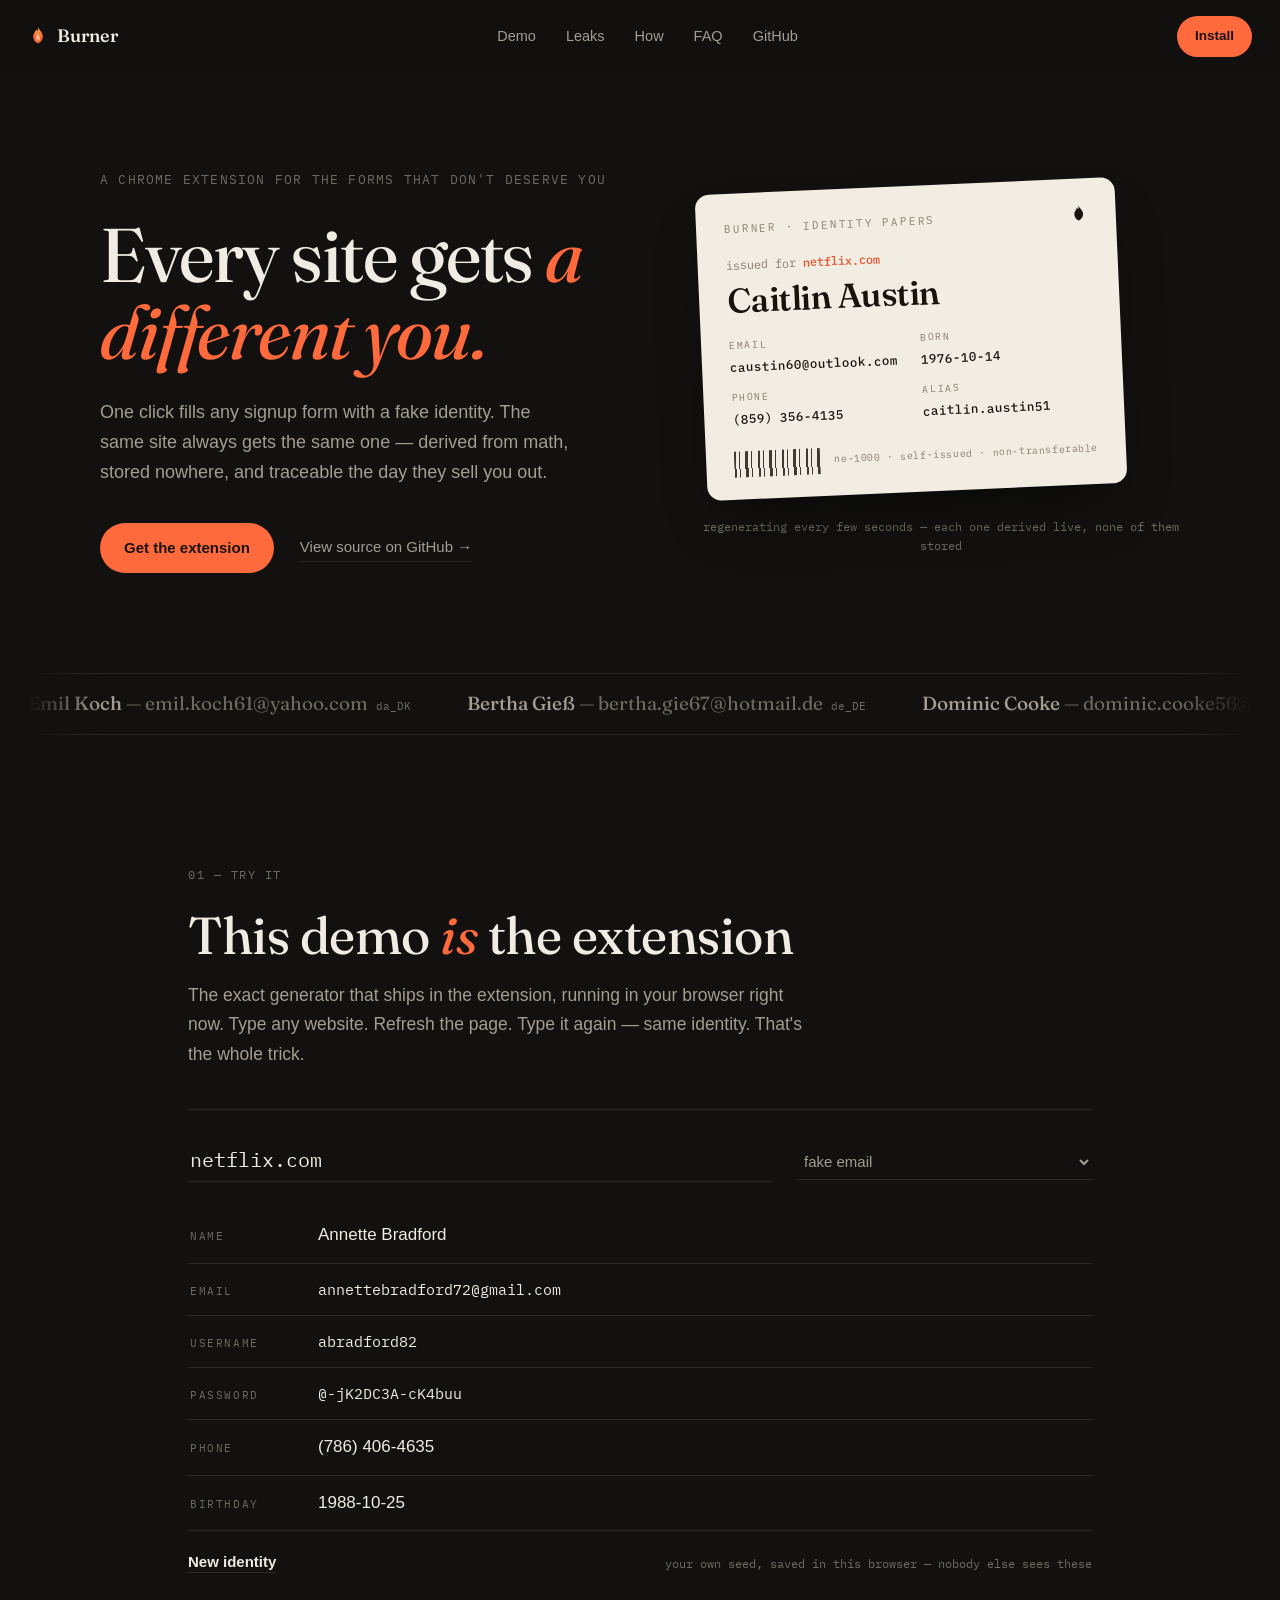
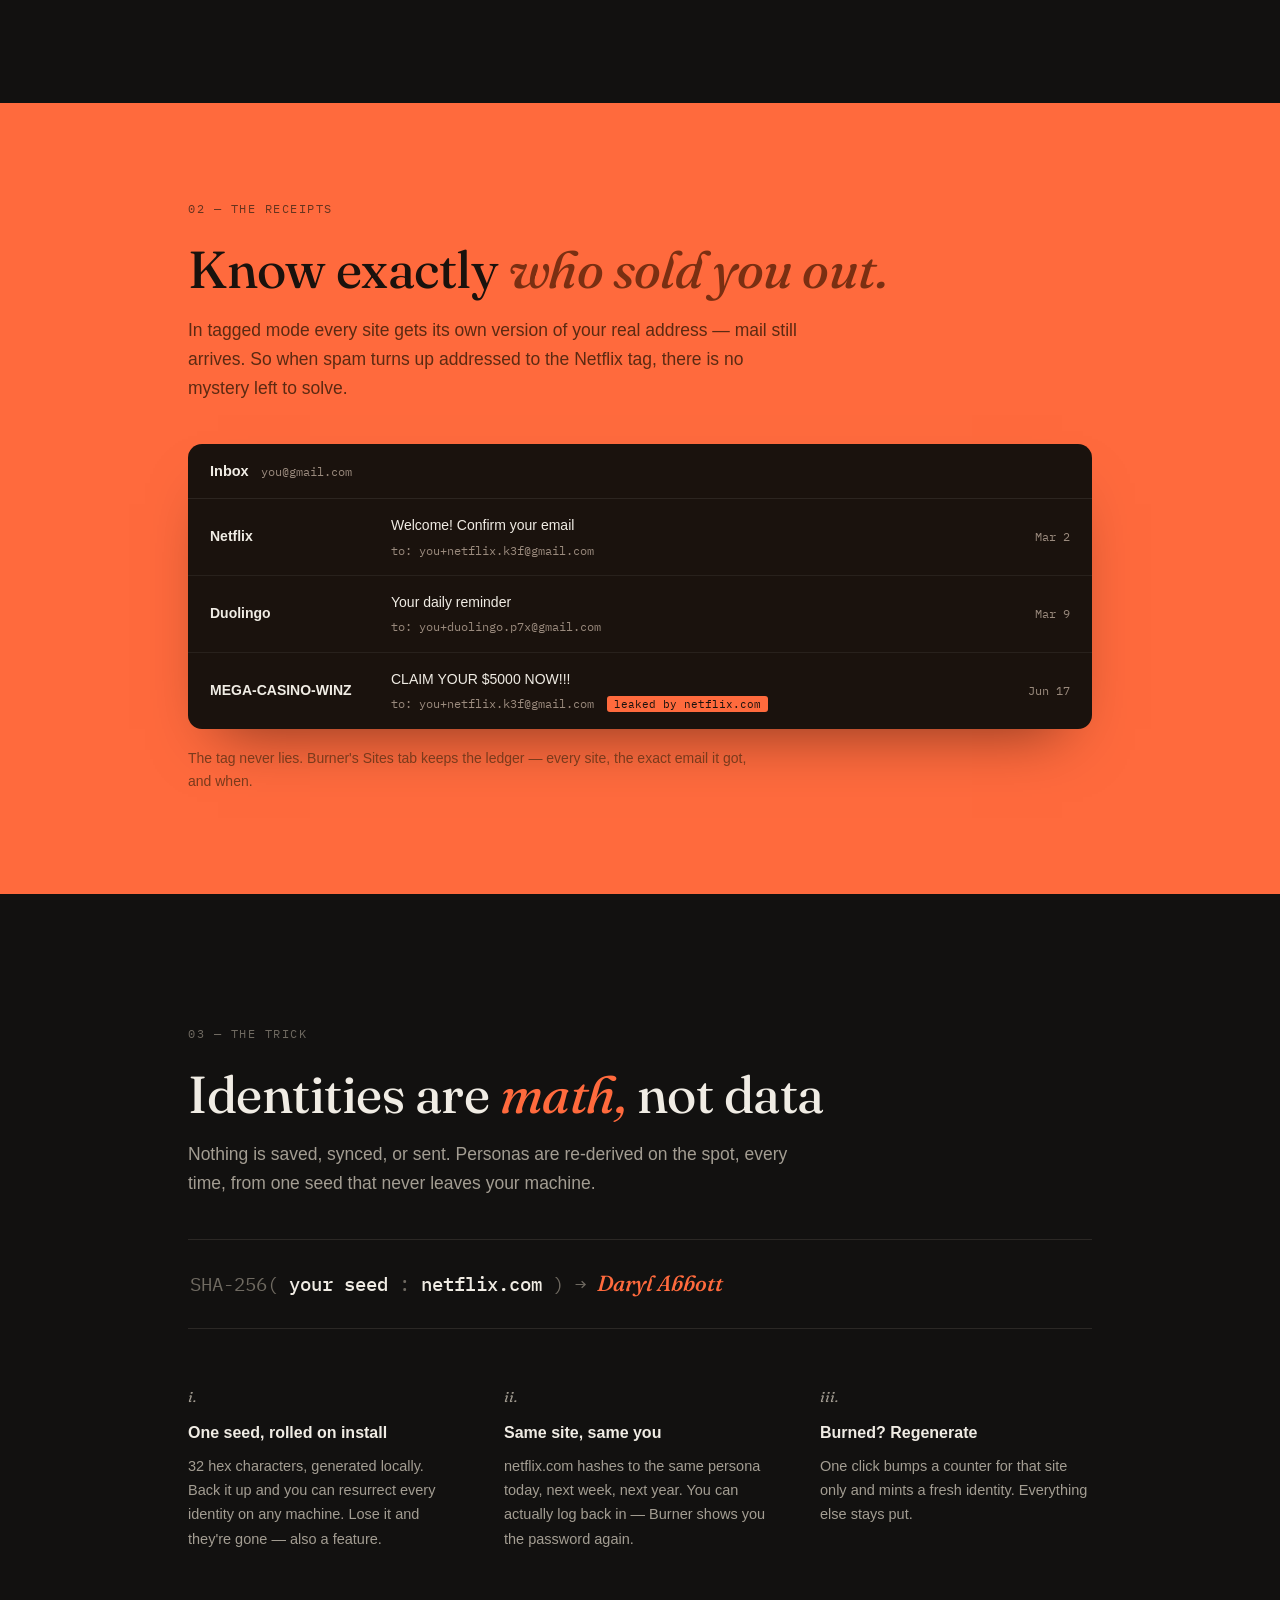
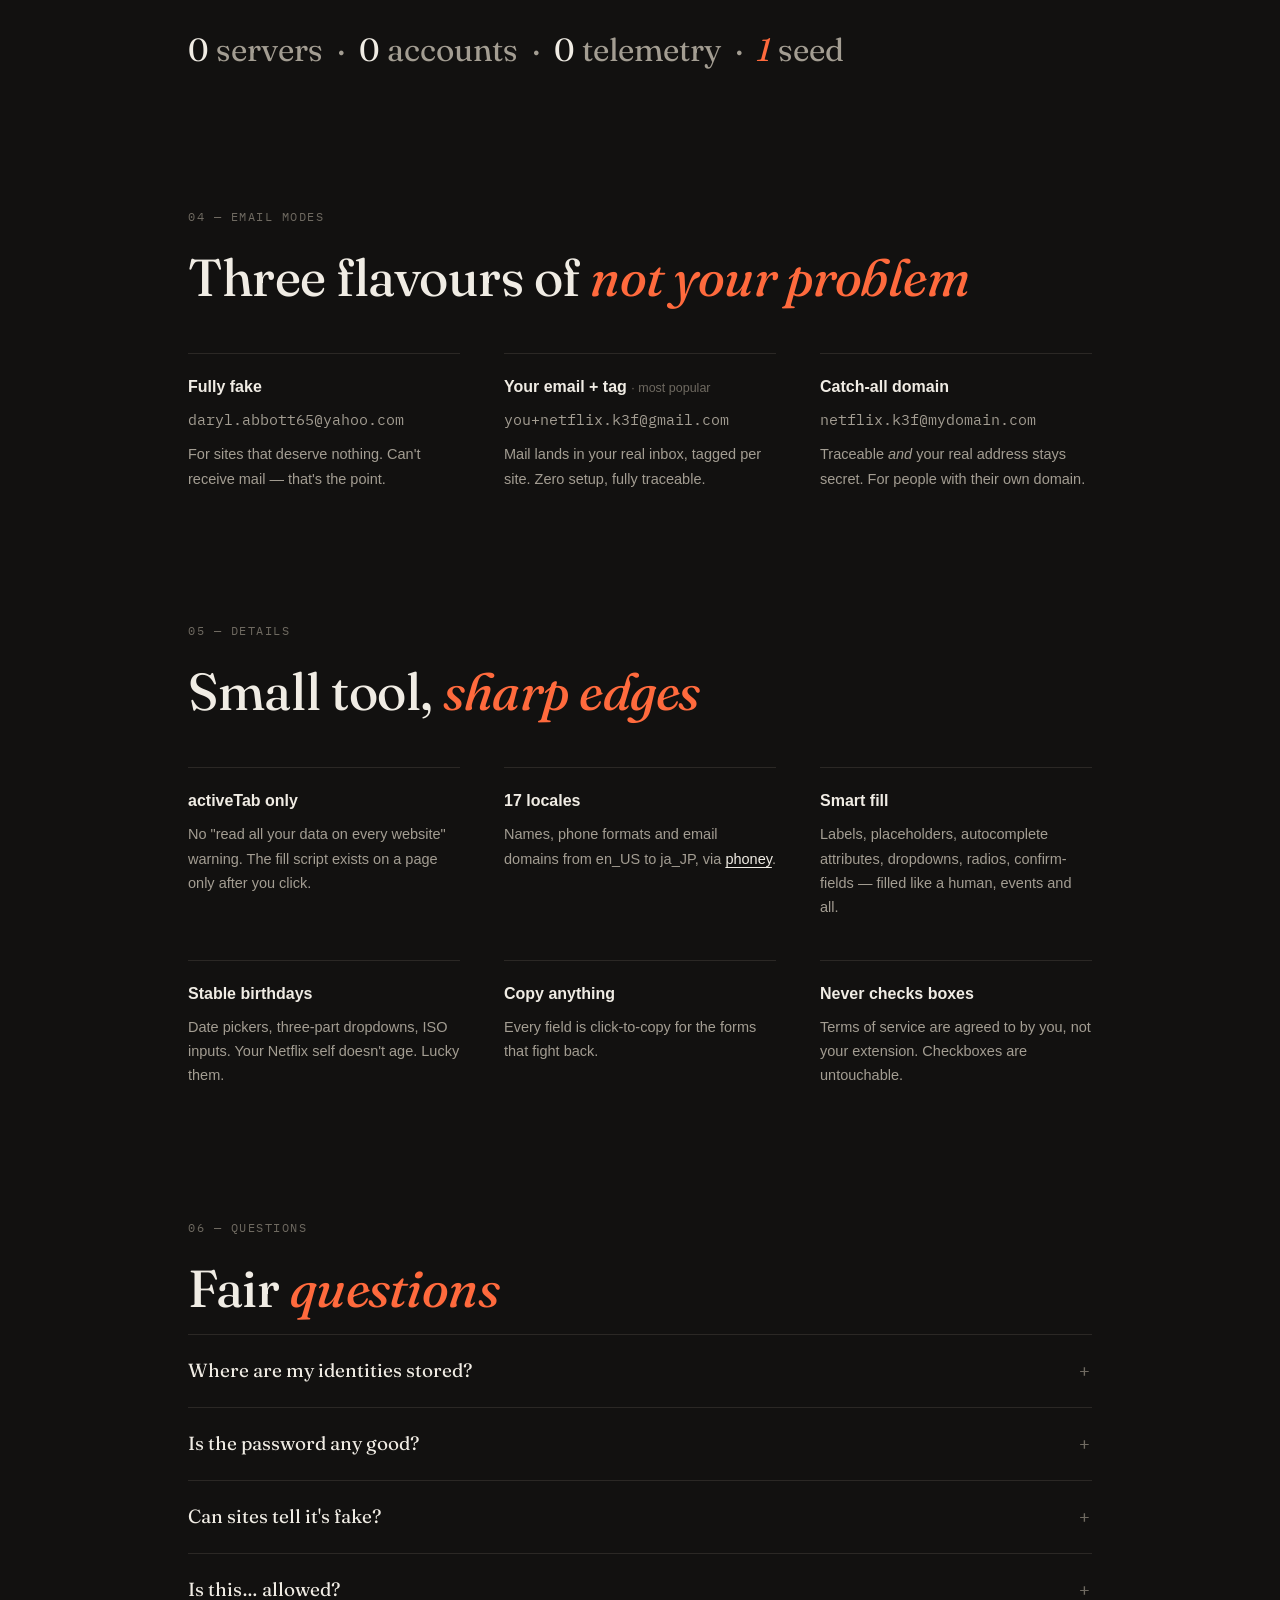
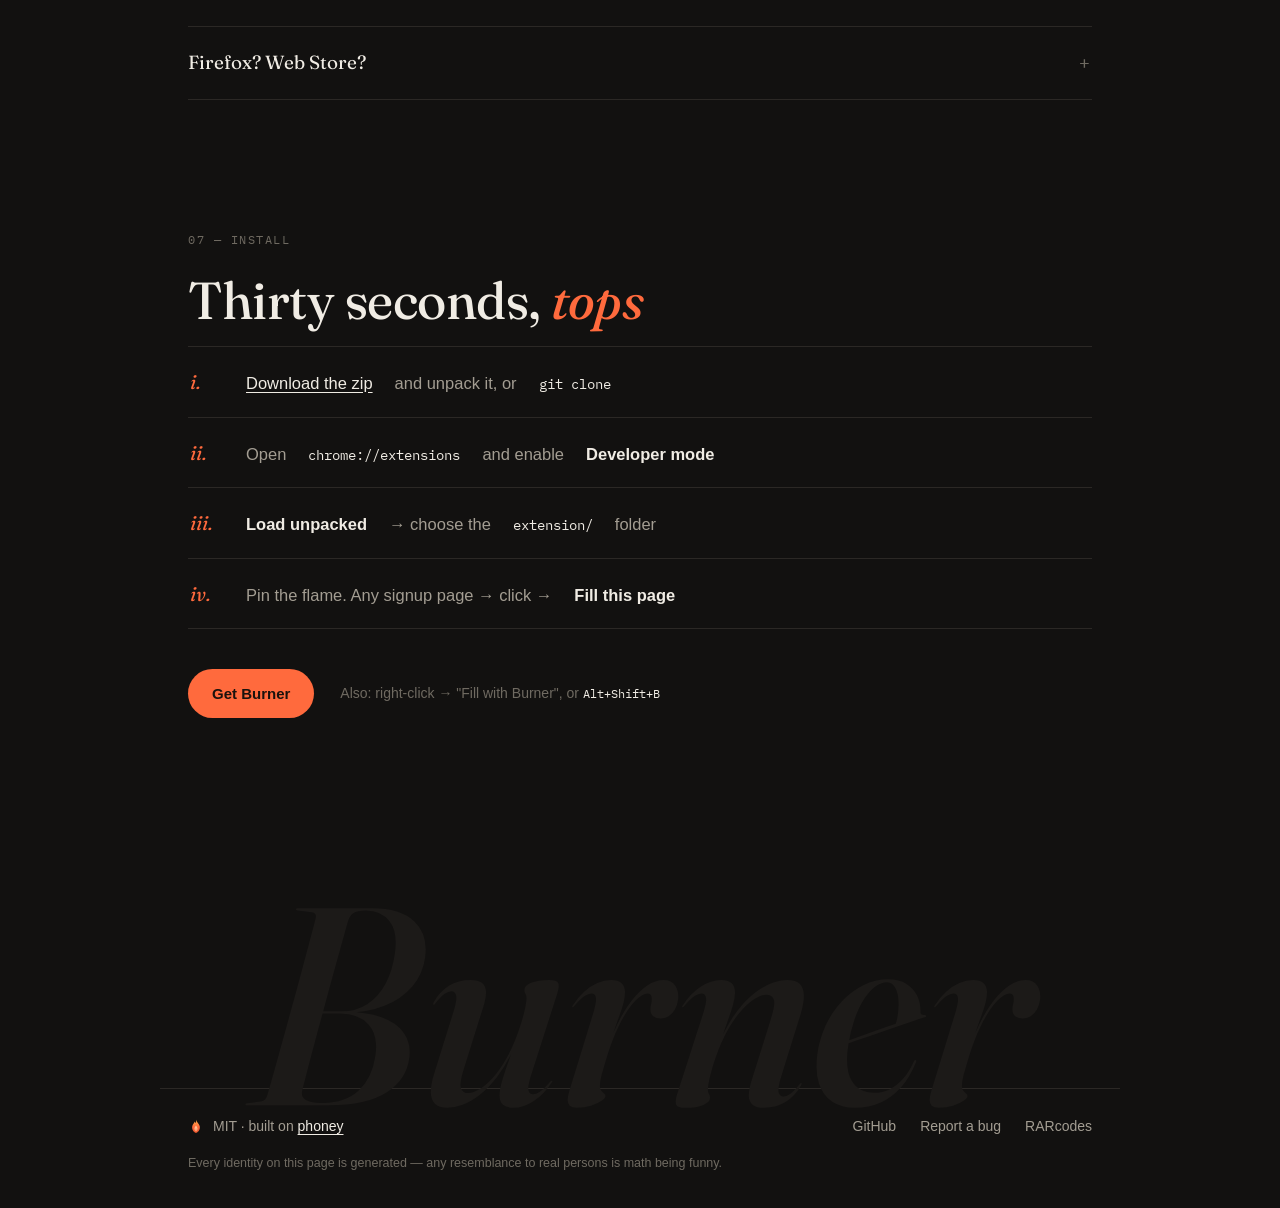
==== commit a9d4fe8b: "redesign landing page: editorial direction — Fraunces/Plex Mono, paper ID card hero, full-bleed oran" ====
--- a/site/index.html
+++ b/site/index.html
@@ -5,7 +5,7 @@
   <meta name="viewport" content="width=device-width, initial-scale=1">
   <title>Burner — every site gets a different you</title>
   <meta name="description" content="One click fills any signup form with a fake identity that stays consistent per site. Traceable emails show you who leaked your address. 100% local.">
-  <meta name="theme-color" content="#0f0f11">
+  <meta name="theme-color" content="#121110">
   <link rel="canonical" href="https://burner-ext.vercel.app">
   <meta property="og:title" content="Burner — every site gets a different you">
   <meta property="og:description" content="One-click fake signup identities, deterministic per site. 100% local, zero accounts.">
@@ -16,7 +16,7 @@
   <link rel="alternate icon" href="favicon.ico">
   <link rel="preconnect" href="https://fonts.googleapis.com">
   <link rel="preconnect" href="https://fonts.gstatic.com" crossorigin>
-  <link href="https://fonts.googleapis.com/css2?family=Space+Grotesk:wght@500;600;700&display=swap" rel="stylesheet">
+  <link href="https://fonts.googleapis.com/css2?family=Fraunces:ital,opsz,wght@0,9..144,400..600;1,9..144,400..600&family=IBM+Plex+Mono:wght@400;500&display=swap" rel="stylesheet">
   <link rel="stylesheet" href="style.css">
 </head>
 <body>
@@ -33,56 +33,63 @@
       <path fill="url(#fg)" d="M50 4C53 18 68 26 73 44 77 60 70 80 50 88 30 80 23 60 27 44 30 33 38 28 42 16 44 24 49 27 50 20 51 14 50 9 50 4Z"/>
       <path fill="url(#cg)" d="M50 40C55 49 61 53 60 63 59 72 55 77 50 79 45 77 41 72 40 63 39 53 45 49 50 40Z"/>
     </g>
+    <g id="flame-dark">
+      <path fill="#1a120d" d="M50 4C53 18 68 26 73 44 77 60 70 80 50 88 30 80 23 60 27 44 30 33 38 28 42 16 44 24 49 27 50 20 51 14 50 9 50 4Z"/>
+    </g>
   </defs>
 </svg>
 
-<nav id="nav">
+<nav>
   <a class="brand" href="#top">
     <svg viewBox="0 0 100 100" width="20" height="20" aria-hidden="true"><use href="#flame-icon"/></svg>
     <span>Burner</span>
   </a>
   <div class="links">
-    <a href="#demo" data-spy>Demo</a>
-    <a href="#leak" data-spy>Leaks</a>
-    <a href="#how" data-spy>How</a>
-    <a href="#faq" data-spy>FAQ</a>
+    <a href="#demo">Demo</a>
+    <a href="#leak">Leaks</a>
+    <a href="#how">How</a>
+    <a href="#faq">FAQ</a>
     <a href="https://github.com/rar-file/burner">GitHub</a>
   </div>
-  <a class="btn primary small" href="#install">Install</a>
+  <a class="btn" href="#install">Install</a>
 </nav>
 
 <header id="top">
   <div class="hero">
     <div class="hero-copy">
-      <h1>Every site gets<br>a different you.</h1>
-      <p class="sub">Burner fills signup forms with a fake identity in one click.
-      The same site always gets the same identity — derived from math,
-      stored nowhere, traceable when they sell you out.</p>
+      <p class="kicker">A Chrome extension for the forms that don't deserve you</p>
+      <h1>Every site gets <em>a different you.</em></h1>
+      <p class="sub">One click fills any signup form with a fake identity.
+      The same site always gets the same one — derived from math, stored nowhere,
+      and traceable the day they sell you out.</p>
       <div class="cta-row">
-        <a class="btn primary" href="#install">Get the extension</a>
-        <a class="btn" href="https://github.com/rar-file/burner">View on GitHub</a>
-      </div>
-      <p class="trust">Free · open source · 100% local · no telemetry</p>
-    </div>
-
-    <div class="hero-mock" aria-hidden="true">
-      <div class="mock">
-        <div class="mock-bar">
-          <span class="mdot"></span><span class="mdot"></span><span class="mdot"></span>
-          <div class="mock-url"><span id="m-url">netflix.com</span></div>
+        <a class="btn" href="#install">Get the extension</a>
+        <a class="tlink" href="https://github.com/rar-file/burner">View source on GitHub →</a>
+      </div>
+    </div>
+
+    <div class="hero-card" aria-hidden="true">
+      <div class="idcard" id="idcard">
+        <div class="id-top">
+          <span class="id-label">Burner · identity papers</span>
+          <svg viewBox="0 0 100 100" width="18" height="18"><use href="#flame-dark"/></svg>
         </div>
-        <div class="mock-body">
-          <div class="m-title">Create your account</div>
-          <div class="m-field"><span class="m-label">Name</span><div class="m-input" id="m-name"></div></div>
-          <div class="m-field"><span class="m-label">Email</span><div class="m-input" id="m-email"></div></div>
-          <div class="m-field"><span class="m-label">Password</span><div class="m-input" id="m-pass"></div></div>
-          <div class="m-btn" id="m-btn">Sign up</div>
+        <div class="id-site">issued for <b id="c-site">netflix.com</b></div>
+        <div class="id-swap" id="id-swap">
+          <div class="id-name" id="c-name">Daryl Abbott</div>
+          <div class="id-grid">
+            <div class="id-field"><span>email</span><b id="c-email">dabbott65@yahoo.com</b></div>
+            <div class="id-field"><span>born</span><b id="c-dob">1973-04-16</b></div>
+            <div class="id-field"><span>phone</span><b id="c-phone">(646) 778-7305</b></div>
+            <div class="id-field"><span>alias</span><b id="c-user">darylabbott87</b></div>
+          </div>
         </div>
-        <div class="m-badge" id="m-badge">
-          <svg viewBox="0 0 100 100" width="13" height="13"><use href="#flame-icon"/></svg>
-          <span>filled by Burner</span>
+        <div class="id-bottom">
+          <div class="barcode"></div>
+          <span class="id-no" id="c-no">nf-0001 · self-issued · non-transferable</span>
         </div>
       </div>
+      <p class="card-note">regenerating every few seconds — each one derived live, none of them stored</p>
     </div>
   </div>
 
@@ -94,10 +101,11 @@
 <main>
 
 <section id="demo">
-  <h2>This demo is the extension</h2>
+  <p class="sec-label">01 — Try it</p>
+  <h2>This demo <em>is</em> the extension</h2>
   <p class="lede">The exact generator that ships in the extension, running in your browser right now.
   Type any website. Refresh the page. Type it again — same identity. That's the whole trick.</p>
-  <div class="demo-card">
+  <div class="demo">
     <div class="demo-top">
       <input id="d-site" type="text" value="netflix.com" spellcheck="false" autocomplete="off" aria-label="Website">
       <select id="d-mode" aria-label="Email mode">
@@ -114,85 +122,101 @@
   </div>
 </section>
 
-<section id="leak">
-  <h2>Know exactly who sold you out</h2>
-  <p class="lede">In tagged mode every site gets its own version of your real address — mail still arrives.
-  So when spam shows up addressed to the Netflix tag, there's no mystery about who leaked it.</p>
-  <div class="inbox">
-    <div class="inbox-head">
-      <span class="inbox-title">Inbox</span>
-      <span class="inbox-addr">you@gmail.com</span>
-    </div>
-    <div class="mail">
-      <span class="m-from">Netflix</span>
-      <div class="m-mid"><span class="m-subj">Welcome! Confirm your email</span>
-      <span class="m-to">to: you+netflix.k3f@gmail.com</span></div>
-      <span class="m-when">Mar 2</span>
-    </div>
-    <div class="mail">
-      <span class="m-from">Duolingo</span>
-      <div class="m-mid"><span class="m-subj">Your daily reminder</span>
-      <span class="m-to">to: you+duolingo.p7x@gmail.com</span></div>
-      <span class="m-when">Mar 9</span>
-    </div>
-    <div class="mail">
-      <span class="m-from">MEGA-CASINO-WINZ</span>
-      <div class="m-mid"><span class="m-subj">CLAIM YOUR $5000 NOW!!!</span>
-      <span class="m-to">to: you+netflix.k3f@gmail.com <em class="m-leak">← leaked by netflix.com</em></span></div>
-      <span class="m-when">Jun 17</span>
-    </div>
-  </div>
-  <p class="caption">The tag never lies. Burner's Sites tab keeps the full ledger — every site, the exact email it got, and when.</p>
+<section class="bleed" id="leak">
+  <div class="bleed-inner">
+    <p class="sec-label dk">02 — The receipts</p>
+    <h2>Know exactly <em>who sold you out.</em></h2>
+    <p class="lede dk">In tagged mode every site gets its own version of your real address — mail still arrives.
+    So when spam turns up addressed to the Netflix tag, there is no mystery left to solve.</p>
+    <div class="inbox">
+      <div class="inbox-head">
+        <span>Inbox</span>
+        <span class="inbox-addr">you@gmail.com</span>
+      </div>
+      <div class="mail">
+        <span class="m-from">Netflix</span>
+        <div class="m-mid"><span class="m-subj">Welcome! Confirm your email</span>
+        <span class="m-to">to: you+netflix.k3f@gmail.com</span></div>
+        <span class="m-when">Mar 2</span>
+      </div>
+      <div class="mail">
+        <span class="m-from">Duolingo</span>
+        <div class="m-mid"><span class="m-subj">Your daily reminder</span>
+        <span class="m-to">to: you+duolingo.p7x@gmail.com</span></div>
+        <span class="m-when">Mar 9</span>
+      </div>
+      <div class="mail">
+        <span class="m-from">MEGA-CASINO-WINZ</span>
+        <div class="m-mid"><span class="m-subj">CLAIM YOUR $5000 NOW!!!</span>
+        <span class="m-to">to: you+netflix.k3f@gmail.com <em class="m-leak">leaked by netflix.com</em></span></div>
+        <span class="m-when">Jun 17</span>
+      </div>
+    </div>
+    <p class="caption dk">The tag never lies. Burner's Sites tab keeps the ledger — every site, the exact email it got, and when.</p>
+  </div>
 </section>
 
 <section id="how">
-  <h2>Identities are math, not data</h2>
+  <p class="sec-label">03 — The trick</p>
+  <h2>Identities are <em>math,</em> not data</h2>
   <p class="lede">Nothing is saved, synced, or sent. Personas are re-derived on the spot, every time,
   from one seed that never leaves your machine.</p>
 
-  <div class="formula"><code>SHA-256( <span>your seed</span> : <span>netflix.com</span> ) → Daryl Abbott</code></div>
-
-  <div class="steps">
-    <div class="step">
-      <h3><span class="n">1</span>One seed, rolled on install</h3>
+  <p class="formula">SHA-256( <b>your seed</b> : <b>netflix.com</b> ) → <b class="serif">Daryl Abbott</b></p>
+
+  <div class="cols3">
+    <div class="col">
+      <p class="col-n">i.</p>
+      <h3>One seed, rolled on install</h3>
       <p>32 hex characters, generated locally. Back it up and you can resurrect every identity on any machine. Lose it and they're gone — also a feature.</p></div>
-    <div class="step">
-      <h3><span class="n">2</span>Same site, same you</h3>
+    <div class="col">
+      <p class="col-n">ii.</p>
+      <h3>Same site, same you</h3>
       <p>netflix.com hashes to the same persona today, next week, next year. You can actually log back in — Burner shows you the password again.</p></div>
-    <div class="step">
-      <h3><span class="n">3</span>Burned? Regenerate</h3>
+    <div class="col">
+      <p class="col-n">iii.</p>
+      <h3>Burned? Regenerate</h3>
       <p>One click bumps a counter for that site only and mints a fresh identity. Everything else stays put.</p></div>
   </div>
 
-  <p class="stats-line">0 servers · 0 accounts · 0 telemetry · 1 seed</p>
+  <p class="stats-line"><span>0</span> servers &nbsp;·&nbsp; <span>0</span> accounts &nbsp;·&nbsp; <span>0</span> telemetry &nbsp;·&nbsp; <span class="serif">1</span> seed</p>
 </section>
 
 <section id="modes">
-  <h2>Three email modes</h2>
-  <div class="modes">
-    <div class="mode"><h3>Fully fake</h3><code>daryl.abbott65@yahoo.com</code>
+  <p class="sec-label">04 — Email modes</p>
+  <h2>Three flavours of <em>not your problem</em></h2>
+  <div class="cols3 modes">
+    <div class="col">
+      <h3>Fully fake</h3>
+      <p class="addr">daryl.abbott65@yahoo.com</p>
       <p>For sites that deserve nothing. Can't receive mail — that's the point.</p></div>
-    <div class="mode"><h3>Your email + tag <span class="note">most popular</span></h3><code>you+netflix.k3f@gmail.com</code>
+    <div class="col">
+      <h3>Your email + tag <span class="note">· most popular</span></h3>
+      <p class="addr">you+netflix.k3f@gmail.com</p>
       <p>Mail lands in your real inbox, tagged per site. Zero setup, fully traceable.</p></div>
-    <div class="mode"><h3>Catch-all domain</h3><code>netflix.k3f@mydomain.com</code>
+    <div class="col">
+      <h3>Catch-all domain</h3>
+      <p class="addr">netflix.k3f@mydomain.com</p>
       <p>Traceable <em>and</em> your real address stays secret. For people with their own domain.</p></div>
   </div>
 </section>
 
 <section id="features">
-  <h2>Small tool, sharp edges</h2>
-  <div class="grid">
-    <div class="feat"><h3>activeTab only</h3><p>No "read all your data on every website" warning. The fill script exists on a page only after you click.</p></div>
-    <div class="feat"><h3>17 locales</h3><p>Names, phone formats and email domains from en_US to ja_JP, via <a href="https://github.com/rar-file/phoney">phoney</a>.</p></div>
-    <div class="feat"><h3>Smart fill</h3><p>Labels, placeholders, autocomplete attrs, dropdowns, radios, confirm-fields — filled like a human, events and all.</p></div>
-    <div class="feat"><h3>Stable birthdays</h3><p>Date pickers, three-part dropdowns, ISO inputs. Your Netflix self doesn't age. Lucky them.</p></div>
-    <div class="feat"><h3>Copy anything</h3><p>Every field is click-to-copy for the forms that fight back.</p></div>
-    <div class="feat"><h3>Never checks boxes</h3><p>Terms of service are agreed to by you, not your extension. Checkboxes are untouchable.</p></div>
+  <p class="sec-label">05 — Details</p>
+  <h2>Small tool, <em>sharp edges</em></h2>
+  <div class="cols3 feats">
+    <div class="col"><h3>activeTab only</h3><p>No "read all your data on every website" warning. The fill script exists on a page only after you click.</p></div>
+    <div class="col"><h3>17 locales</h3><p>Names, phone formats and email domains from en_US to ja_JP, via <a href="https://github.com/rar-file/phoney">phoney</a>.</p></div>
+    <div class="col"><h3>Smart fill</h3><p>Labels, placeholders, autocomplete attributes, dropdowns, radios, confirm-fields — filled like a human, events and all.</p></div>
+    <div class="col"><h3>Stable birthdays</h3><p>Date pickers, three-part dropdowns, ISO inputs. Your Netflix self doesn't age. Lucky them.</p></div>
+    <div class="col"><h3>Copy anything</h3><p>Every field is click-to-copy for the forms that fight back.</p></div>
+    <div class="col"><h3>Never checks boxes</h3><p>Terms of service are agreed to by you, not your extension. Checkboxes are untouchable.</p></div>
   </div>
 </section>
 
 <section id="faq">
-  <h2>Fair questions</h2>
+  <p class="sec-label">06 — Questions</p>
+  <h2>Fair <em>questions</em></h2>
   <div class="faqs">
     <details><summary>Where are my identities stored?</summary>
       <p>Nowhere. They're re-computed from <code>SHA-256(seed : site)</code> every time you look at them. The only stored things are your seed, your settings, and the list of sites you've filled — all in local extension storage on your machine.</p></details>
@@ -208,7 +232,8 @@
 </section>
 
 <section id="install">
-  <h2>Install in 30 seconds</h2>
+  <p class="sec-label">07 — Install</p>
+  <h2>Thirty seconds, <em>tops</em></h2>
   <ol class="install">
     <li><a href="https://github.com/rar-file/burner/archive/refs/heads/main.zip">Download the zip</a> and unpack it, or <code>git clone</code></li>
     <li>Open <code>chrome://extensions</code> and enable <strong>Developer mode</strong></li>
@@ -216,27 +241,27 @@
     <li>Pin the flame. Any signup page → click → <strong>Fill this page</strong></li>
   </ol>
   <div class="cta-row">
-    <a class="btn primary" href="https://github.com/rar-file/burner">Get Burner</a>
-  </div>
-  <p class="dim">Also: right-click → "Fill with Burner", or <code>Alt+Shift+B</code>. Web Store listing coming.</p>
+    <a class="btn" href="https://github.com/rar-file/burner">Get Burner</a>
+    <span class="dim">Also: right-click → "Fill with Burner", or <code>Alt+Shift+B</code></span>
+  </div>
 </section>
 
 </main>
 
 <footer>
-  <div class="foot-inner">
+  <div class="foot-word" aria-hidden="true">Burner</div>
+  <div class="foot-row">
     <div class="foot-brand">
-      <svg viewBox="0 0 100 100" width="17" height="17" aria-hidden="true"><use href="#flame-icon"/></svg>
-      <span>Burner</span>
+      <svg viewBox="0 0 100 100" width="16" height="16" aria-hidden="true"><use href="#flame-icon"/></svg>
+      <span>MIT · built on <a href="https://github.com/rar-file/phoney">phoney</a></span>
     </div>
     <div class="foot-links">
       <a href="https://github.com/rar-file/burner">GitHub</a>
       <a href="https://github.com/rar-file/burner/issues">Report a bug</a>
-      <a href="https://github.com/rar-file/phoney">phoney</a>
       <a href="https://github.com/rar-file">RARcodes</a>
     </div>
-    <div class="foot-mit">MIT — every identity above is generated; any resemblance to real persons is math being funny</div>
-  </div>
+  </div>
+  <p class="foot-mit">Every identity on this page is generated — any resemblance to real persons is math being funny.</p>
 </footer>
 
 <div id="toast"></div>
--- a/site/style.css
+++ b/site/style.css
@@ -1,339 +1,423 @@
 :root {
-  --bg: #0f0f11;
-  --panel: #161619;
-  --inset: #101013;
-  --text: #ececf0;
-  --dim: #9a9aa3;
-  --faint: #6a6a72;
-  --accent: #ff6a3d;
-  --line: #232328;
-  --disp: "Space Grotesk", -apple-system, "Segoe UI", sans-serif;
+  --bg: #121110;
+  --ink: #f0ece4;
+  --dim: #a39d92;
+  --faint: #6f6a61;
+  --rule: #2b2825;
+  --orange: #ff6a3d;
+  --orange-deep: #e5522a;
+  --paper: #f2ede3;
+  --paper-ink: #1a120d;
+  --serif: "Fraunces", Georgia, serif;
+  --mono: "IBM Plex Mono", ui-monospace, Menlo, monospace;
   --body: -apple-system, "Segoe UI", Roboto, Helvetica, sans-serif;
-  --mono: ui-monospace, "SF Mono", Menlo, Consolas, monospace;
 }
 * { box-sizing: border-box; margin: 0; }
 html { scroll-behavior: smooth; }
 body {
   background: var(--bg);
-  color: var(--text);
-  font: 16px/1.65 var(--body);
+  color: var(--ink);
+  font: 16px/1.68 var(--body);
   overflow-x: hidden;
 }
-a { color: var(--accent); text-decoration: none; }
-a:hover { text-decoration: underline; }
-code {
-  font-family: var(--mono);
-  font-size: .86em;
-  background: var(--panel);
-  border-radius: 5px;
-  padding: 2px 7px;
-}
-h1, h2, h3 { font-family: var(--disp); }
-h2 { font-size: clamp(26px, 4vw, 36px); letter-spacing: -.8px; line-height: 1.15; margin-bottom: 12px; }
-section { max-width: 880px; margin: 0 auto; padding: 96px 24px 0; }
-.lede { color: var(--dim); max-width: 620px; margin-bottom: 32px; font-size: 17px; }
+::selection { background: var(--orange); color: var(--paper-ink); }
+a { color: var(--ink); text-underline-offset: 3px; }
+a:hover { color: var(--orange); }
+code { font-family: var(--mono); font-size: .85em; color: var(--ink); }
 .dim { color: var(--faint); font-size: 14px; }
-.caption { color: var(--faint); font-size: 14px; margin-top: 14px; max-width: 560px; }
-
-/* nav */
+em { font-style: italic; }
+.serif { font-family: var(--serif); }
+
+h1, h2 { font-family: var(--serif); font-weight: 450; letter-spacing: -.5px; }
+h2 { font-size: clamp(34px, 4.6vw, 52px); line-height: 1.08; margin-bottom: 18px; }
+h2 em { color: var(--orange); }
+h3 { font-size: 16px; font-weight: 650; margin-bottom: 7px; }
+
+section { max-width: 960px; margin: 0 auto; padding: 130px 28px 0; }
+.sec-label {
+  font-family: var(--mono);
+  font-size: 12px;
+  letter-spacing: 1.5px;
+  text-transform: uppercase;
+  color: var(--faint);
+  margin-bottom: 22px;
+}
+.sec-label.dk { color: #66341f; }
+.lede { color: var(--dim); max-width: 620px; margin-bottom: 40px; font-size: 17.5px; }
+.caption { color: var(--faint); font-size: 14px; margin-top: 18px; max-width: 560px; }
+
+/* ---------- nav ---------- */
 nav {
   position: sticky; top: 0; z-index: 40;
   display: flex; align-items: center; justify-content: space-between;
-  padding: 14px 24px;
-  background: #0f0f11e6;
+  padding: 16px 28px;
+  background: #121110e8;
   backdrop-filter: blur(12px);
   -webkit-backdrop-filter: blur(12px);
 }
-.brand { display: flex; align-items: center; gap: 9px; font-family: var(--disp); font-weight: 700; color: var(--text); font-size: 16px; }
-.brand:hover { text-decoration: none; }
-.links { display: flex; gap: 26px; font-size: 14px; }
-.links a { color: var(--dim); }
-.links a:hover { color: var(--text); text-decoration: none; }
-.links a.active { color: var(--text); }
-
-/* buttons */
+.brand { display: flex; align-items: center; gap: 9px; font-family: var(--serif); font-weight: 550; color: var(--ink); font-size: 18px; text-decoration: none; }
+.links { display: flex; gap: 30px; font-size: 14.5px; }
+.links a { color: var(--dim); text-decoration: none; }
+.links a:hover { color: var(--ink); }
+
+/* ---------- buttons ---------- */
 .btn {
   display: inline-flex; align-items: center;
-  padding: 11px 22px;
-  border-radius: 9px;
-  background: var(--panel);
-  color: var(--text);
-  font-weight: 600;
+  padding: 12px 24px;
+  border-radius: 999px;
+  background: var(--orange);
+  color: var(--paper-ink);
+  font-weight: 650;
   font-size: 15px;
-  font-family: var(--disp);
-  transition: background .15s, color .15s;
-}
-.btn:hover { text-decoration: none; background: #1d1d21; }
-.btn.primary { background: var(--accent); color: #141414; }
-.btn.primary:hover { background: #ff7c53; }
-.btn.small { padding: 8px 16px; font-size: 13.5px; }
-.cta-row { display: flex; gap: 10px; flex-wrap: wrap; }
-
-/* hero */
-header { padding: 84px 24px 0; }
+  text-decoration: none;
+  transition: background .15s, transform .15s;
+}
+.btn:hover { background: #ff7c53; color: var(--paper-ink); transform: translateY(-1px); }
+nav .btn { padding: 9px 18px; font-size: 13.5px; }
+.tlink { align-self: center; color: var(--dim); font-size: 15px; text-decoration: none; border-bottom: 1px solid var(--rule); padding-bottom: 2px; }
+.tlink:hover { color: var(--orange); border-color: var(--orange); }
+.cta-row { display: flex; gap: 26px; flex-wrap: wrap; align-items: center; }
+
+/* ---------- hero ---------- */
+header { padding: 96px 28px 0; }
 .hero {
-  max-width: 1020px;
+  max-width: 1080px;
   margin: 0 auto;
   display: grid;
   grid-template-columns: 1.05fr .95fr;
-  gap: 64px;
+  gap: 72px;
   align-items: center;
 }
+.kicker {
+  font-family: var(--mono);
+  font-size: 12.5px;
+  letter-spacing: 1.2px;
+  text-transform: uppercase;
+  color: var(--faint);
+  margin-bottom: 26px;
+}
 h1 {
-  font-size: clamp(38px, 5.2vw, 58px);
-  line-height: 1.06;
-  letter-spacing: -2px;
-  margin-bottom: 20px;
-}
-.sub { color: var(--dim); max-width: 460px; margin-bottom: 30px; font-size: 17px; }
-.trust { margin-top: 20px; color: var(--faint); font-size: 13.5px; }
-
-/* browser mockup */
-.mock {
-  position: relative;
-  background: var(--panel);
+  font-size: clamp(44px, 6vw, 76px);
+  line-height: 1.02;
+  letter-spacing: -1.5px;
+  margin-bottom: 26px;
+}
+h1 em { color: var(--orange); }
+.sub { color: var(--dim); max-width: 470px; margin-bottom: 36px; font-size: 18px; }
+
+/* ---------- the ID card ---------- */
+.hero-card { justify-self: center; }
+.idcard {
+  width: min(420px, 88vw);
+  background: var(--paper);
+  color: var(--paper-ink);
+  border-radius: 14px;
+  padding: 26px 28px 22px;
+  transform: rotate(-2.5deg);
+  box-shadow: 0 30px 60px -25px rgba(0,0,0,.65);
+  transition: transform .35s cubic-bezier(.2,.7,.3,1.2);
+}
+.idcard:hover { transform: rotate(0deg); }
+.id-top { display: flex; justify-content: space-between; align-items: center; }
+.id-label {
+  font-family: var(--mono);
+  font-size: 11px;
+  letter-spacing: 1.8px;
+  text-transform: uppercase;
+  color: #8a7f70;
+}
+.id-site {
+  font-family: var(--mono);
+  font-size: 12px;
+  color: #8a7f70;
+  margin: 18px 0 6px;
+}
+.id-site b { color: var(--orange-deep); font-weight: 500; }
+.id-swap { transition: opacity .28s, transform .28s; }
+.id-swap.out { opacity: 0; transform: translateY(6px); }
+.id-name {
+  font-family: var(--serif);
+  font-size: 34px;
+  font-weight: 550;
+  letter-spacing: -.5px;
+  line-height: 1.1;
+  margin-bottom: 18px;
+}
+.id-grid { display: grid; grid-template-columns: 1fr 1fr; gap: 12px 18px; }
+.id-field span {
+  display: block;
+  font-family: var(--mono);
+  font-size: 10px;
+  letter-spacing: 1.6px;
+  text-transform: uppercase;
+  color: #8a7f70;
+  margin-bottom: 2px;
+}
+.id-field b {
+  font-family: var(--mono);
+  font-size: 12.5px;
+  font-weight: 500;
+  display: block;
+  white-space: nowrap;
+  overflow: hidden;
+  text-overflow: ellipsis;
+}
+.id-bottom { display: flex; align-items: center; gap: 14px; margin-top: 22px; }
+.barcode {
+  height: 26px;
+  flex: 1;
+  background:
+    repeating-linear-gradient(90deg,
+      var(--paper-ink) 0 2px, transparent 2px 5px,
+      var(--paper-ink) 5px 6px, transparent 6px 11px,
+      var(--paper-ink) 11px 14px, transparent 14px 17px,
+      var(--paper-ink) 17px 18px, transparent 18px 24px);
+  opacity: .82;
+}
+.id-no { font-family: var(--mono); font-size: 10px; letter-spacing: .6px; color: #8a7f70; white-space: nowrap; }
+.card-note {
+  font-family: var(--mono);
+  font-size: 11.5px;
+  color: var(--faint);
+  text-align: center;
+  margin-top: 26px;
+}
+
+/* ---------- ticker ---------- */
+.ticker {
+  margin: 100px auto 0;
+  overflow: hidden;
+  border-top: 1px solid var(--rule);
+  border-bottom: 1px solid var(--rule);
+  padding: 14px 0;
+  -webkit-mask-image: linear-gradient(90deg, transparent, #000 6%, #000 94%, transparent);
+  mask-image: linear-gradient(90deg, transparent, #000 6%, #000 94%, transparent);
+}
+.ticker-track {
+  display: flex;
+  gap: 56px;
+  width: max-content;
+  animation: scroll 60s linear infinite;
+}
+.ticker:hover .ticker-track { animation-play-state: paused; }
+@keyframes scroll { to { transform: translateX(-50%); } }
+.pill { font-family: var(--serif); font-size: 19px; white-space: nowrap; color: var(--faint); }
+.pill b { color: var(--dim); font-weight: 500; }
+.pill .loc { font-family: var(--mono); font-size: 11px; margin-left: 8px; }
+
+/* ---------- demo ---------- */
+.demo { border-top: 1px solid var(--rule); padding-top: 28px; }
+.demo-top { display: flex; gap: 26px; flex-wrap: wrap; align-items: baseline; margin-bottom: 26px; }
+.demo-top input, .demo-top select {
+  background: none;
+  color: var(--ink);
+  border: none;
+  border-bottom: 1px solid var(--rule);
+  padding: 8px 2px;
+  font-size: 20px;
+  border-radius: 0;
+}
+.demo-top input:focus, .demo-top select:focus { outline: none; border-color: var(--orange); }
+#d-site { flex: 2; min-width: 220px; font-family: var(--mono); }
+#d-mode { flex: 1; min-width: 170px; font-size: 15px; color: var(--dim); cursor: pointer; }
+.aux { flex: 1.4; min-width: 190px; font-family: var(--mono); font-size: 16px !important; }
+.persona { display: grid; }
+.prow {
+  display: flex; align-items: baseline; gap: 18px;
+  padding: 13px 2px;
+  border-bottom: 1px solid var(--rule);
+  cursor: pointer;
+}
+.prow:hover .cp { opacity: 1; }
+.prow:hover .v { color: var(--orange); }
+.prow .k {
+  width: 110px; flex-shrink: 0;
+  font-family: var(--mono);
+  font-size: 11px;
+  letter-spacing: 1.6px;
+  text-transform: uppercase;
+  color: var(--faint);
+}
+.prow .v { font-size: 17px; overflow: hidden; text-overflow: ellipsis; white-space: nowrap; transition: color .12s; }
+.prow .v.mono { font-family: var(--mono); font-size: 15px; }
+.prow .cp { margin-left: auto; font-family: var(--mono); font-size: 11px; color: var(--faint); opacity: 0; flex-shrink: 0; }
+.demo-bottom { display: flex; align-items: center; justify-content: space-between; padding-top: 22px; flex-wrap: wrap; gap: 10px; }
+#d-regen {
+  background: none;
+  border: none;
+  color: var(--ink);
+  padding: 0;
+  cursor: pointer;
+  font-size: 15px;
+  font-weight: 600;
+  border-bottom: 1px solid var(--rule);
+  padding-bottom: 2px;
+}
+#d-regen:hover { color: var(--orange); border-color: var(--orange); }
+.seed-note { font-family: var(--mono); font-size: 11.5px; color: var(--faint); }
+
+/* ---------- leak (full-bleed orange) ---------- */
+.bleed {
+  max-width: none;
+  margin-top: 130px;
+  padding: 0;
+  background: var(--orange);
+  color: var(--paper-ink);
+}
+.bleed-inner { max-width: 960px; margin: 0 auto; padding: 96px 28px 100px; }
+.bleed h2 { color: var(--paper-ink); }
+.bleed h2 em { color: #7a2f12; }
+.lede.dk { color: #5c2a12; }
+.caption.dk { color: #7a3a1c; }
+.inbox {
+  background: var(--paper-ink);
+  color: var(--ink);
   border-radius: 14px;
   overflow: hidden;
-}
-.mock-bar {
-  display: flex; align-items: center; gap: 6px;
-  padding: 11px 14px;
-  background: #1a1a1e;
-}
-.mdot { width: 9px; height: 9px; border-radius: 50%; background: #2c2c32; }
-.mock-url {
-  flex: 1;
-  margin-left: 8px;
-  background: var(--inset);
-  border-radius: 7px;
-  padding: 5px 12px;
-  font-family: var(--mono);
-  font-size: 12.5px;
-  color: var(--dim);
-}
-.mock-body { padding: 22px 24px 24px; }
-.m-title { font-family: var(--disp); font-weight: 600; font-size: 16.5px; margin-bottom: 16px; }
-.m-field { margin-bottom: 12px; }
-.m-label { display: block; font-size: 11.5px; color: var(--faint); margin-bottom: 5px; }
-.m-input {
-  height: 38px;
-  display: flex; align-items: center;
-  background: var(--inset);
-  border-radius: 8px;
-  padding: 0 12px;
-  font-family: var(--mono);
-  font-size: 13.5px;
-  color: var(--text);
-  white-space: nowrap;
-  overflow: hidden;
-}
-.m-input .caret {
-  display: inline-block;
-  width: 1.5px; height: 16px;
-  background: var(--accent);
-  margin-left: 2px;
-  animation: blink 1s steps(1) infinite;
-}
-@keyframes blink { 50% { opacity: 0; } }
-.m-btn {
-  margin-top: 6px;
-  text-align: center;
-  background: var(--accent);
-  color: #141414;
-  font-family: var(--disp);
-  font-weight: 600;
+  box-shadow: 0 30px 60px -30px rgba(0,0,0,.5);
+}
+.inbox-head {
+  display: flex; align-items: baseline; gap: 12px;
+  padding: 15px 22px;
+  font-weight: 650;
   font-size: 14.5px;
-  border-radius: 8px;
-  padding: 10px;
-  transition: transform .12s;
-}
-.m-btn.press { transform: scale(.97); }
-.m-badge {
-  position: absolute;
-  top: 52px; right: 14px;
-  display: flex; align-items: center; gap: 6px;
-  background: var(--inset);
-  border-radius: 99px;
-  padding: 6px 12px 6px 9px;
-  font-family: var(--disp);
-  font-size: 12px;
-  font-weight: 600;
-  color: var(--dim);
-  opacity: 0;
-  transition: opacity .3s;
-}
-.m-badge.show { opacity: 1; }
-
-/* ticker */
-.ticker {
-  margin: 72px auto 0;
-  max-width: 1020px;
-  overflow: hidden;
-  -webkit-mask-image: linear-gradient(90deg, transparent, #000 10%, #000 90%, transparent);
-  mask-image: linear-gradient(90deg, transparent, #000 10%, #000 90%, transparent);
-}
-.ticker-track {
-  display: flex;
-  gap: 36px;
-  width: max-content;
-  animation: scroll 50s linear infinite;
-}
-.ticker:hover .ticker-track { animation-play-state: paused; }
-@keyframes scroll { to { transform: translateX(-50%); } }
-.pill { display: inline-flex; align-items: baseline; gap: 8px; font-size: 13.5px; white-space: nowrap; color: var(--faint); }
-.pill b { color: var(--dim); font-weight: 600; }
-.pill .loc { font-family: var(--mono); font-size: 11px; }
-
-/* demo */
-.demo-card { background: var(--panel); border-radius: 14px; padding: 18px; }
-.demo-top { display: flex; gap: 10px; flex-wrap: wrap; }
-.demo-top input, .demo-top select {
-  background: var(--inset);
-  color: var(--text);
-  border: none;
-  border-radius: 9px;
-  padding: 11px 13px;
-  font-size: 15px;
-}
-.demo-top input:focus, .demo-top select:focus { outline: 2px solid var(--accent); outline-offset: -2px; }
-#d-site { flex: 2; min-width: 190px; font-family: var(--mono); font-size: 14px; }
-#d-mode { flex: 1; min-width: 150px; }
-.aux { flex: 1.6; min-width: 180px; font-family: var(--mono); font-size: 14px; }
-.persona { margin-top: 14px; border-radius: 10px; overflow: hidden; background: var(--inset); }
-.prow {
-  display: flex; align-items: center; gap: 12px;
-  padding: 10px 16px;
-  cursor: pointer;
-}
-.prow + .prow { border-top: 1px solid var(--line); }
-.prow:hover { background: #ffffff06; }
-.prow:hover .cp { opacity: 1; }
-.prow .k { width: 86px; color: var(--faint); font-size: 12px; flex-shrink: 0; }
-.prow .v { font-size: 15px; overflow: hidden; text-overflow: ellipsis; white-space: nowrap; }
-.prow .v.mono { font-family: var(--mono); font-size: 13.5px; }
-.prow .cp { margin-left: auto; color: var(--faint); font-size: 11.5px; opacity: 0; flex-shrink: 0; }
-.demo-bottom { display: flex; align-items: center; justify-content: space-between; padding-top: 14px; flex-wrap: wrap; gap: 8px; }
-#d-regen {
-  background: var(--inset);
-  border: none;
-  color: var(--text);
-  padding: 9px 18px;
-  border-radius: 9px;
-  cursor: pointer;
-  font-size: 14px;
-  font-family: var(--disp);
-  font-weight: 600;
-}
-#d-regen:hover { color: var(--accent); }
-.seed-note { color: var(--faint); font-size: 12.5px; }
-
-/* inbox */
-.inbox { background: var(--panel); border-radius: 14px; overflow: hidden; }
-.inbox-head {
-  display: flex; align-items: baseline; gap: 10px;
-  padding: 13px 20px;
-  background: #1a1a1e;
-}
-.inbox-title { font-family: var(--disp); font-weight: 600; font-size: 14.5px; }
-.inbox-addr { font-family: var(--mono); font-size: 12px; color: var(--faint); }
-.mail { display: flex; align-items: center; gap: 16px; padding: 14px 20px; }
-.mail + .mail { border-top: 1px solid var(--line); }
-.m-from { width: 168px; flex-shrink: 0; font-weight: 600; font-size: 14px; white-space: nowrap; overflow: hidden; text-overflow: ellipsis; }
+  border-bottom: 1px solid #ffffff14;
+}
+.inbox-addr { font-family: var(--mono); font-size: 12px; color: #9a8a7d; font-weight: 400; }
+.mail { display: flex; align-items: center; gap: 16px; padding: 15px 22px; }
+.mail + .mail { border-top: 1px solid #ffffff10; }
+.m-from { width: 165px; flex-shrink: 0; font-weight: 600; font-size: 14px; white-space: nowrap; overflow: hidden; text-overflow: ellipsis; }
 .m-mid { flex: 1; min-width: 0; }
 .m-subj { display: block; font-size: 14px; white-space: nowrap; overflow: hidden; text-overflow: ellipsis; }
-.m-to { display: block; font-family: var(--mono); font-size: 11.5px; color: var(--faint); margin-top: 2px; white-space: nowrap; overflow: hidden; text-overflow: ellipsis; }
-.m-when { color: var(--faint); font-size: 12px; flex-shrink: 0; }
-.m-leak { color: var(--accent); font-style: normal; font-weight: 600; }
-
-/* formula */
-.formula { margin-bottom: 36px; }
-.formula code {
-  display: inline-block;
-  font-size: 15px;
-  padding: 14px 20px;
-  border-radius: 10px;
+.m-to { display: block; font-family: var(--mono); font-size: 11.5px; color: #9a8a7d; margin-top: 3px; white-space: nowrap; overflow: hidden; text-overflow: ellipsis; }
+.m-when { font-family: var(--mono); font-size: 11.5px; color: #9a8a7d; flex-shrink: 0; }
+.m-leak {
+  font-style: normal;
+  font-family: var(--mono);
+  font-size: 11px;
+  background: var(--orange);
+  color: var(--paper-ink);
+  border-radius: 3px;
+  padding: 1px 7px;
+  margin-left: 6px;
+}
+
+/* ---------- how ---------- */
+.formula {
+  font-family: var(--mono);
+  font-size: clamp(14px, 2.4vw, 19px);
+  color: var(--faint);
+  border-top: 1px solid var(--rule);
+  border-bottom: 1px solid var(--rule);
+  padding: 26px 2px;
+  margin-bottom: 56px;
+  white-space: nowrap;
+  overflow-x: auto;
+}
+.formula b { color: var(--ink); font-weight: 500; }
+.formula .serif { font-family: var(--serif); font-style: italic; color: var(--orange); font-size: 1.15em; }
+.cols3 { display: grid; grid-template-columns: repeat(auto-fit, minmax(240px, 1fr)); gap: 44px; }
+.col p { color: var(--dim); font-size: 14.5px; }
+.col-n { font-family: var(--serif); font-style: italic; font-size: 22px; color: var(--orange); margin-bottom: 10px; }
+.stats-line {
+  margin-top: 72px;
+  font-family: var(--serif);
+  font-size: clamp(22px, 3.4vw, 32px);
   color: var(--dim);
 }
-.formula code span { color: var(--text); }
-
-/* steps */
-.steps { display: grid; grid-template-columns: repeat(auto-fit, minmax(240px, 1fr)); gap: 36px; }
-.step h3 { display: flex; align-items: center; gap: 10px; font-size: 16.5px; margin-bottom: 8px; }
-.step .n { color: var(--accent); font-family: var(--mono); font-size: 14px; font-weight: 400; }
-.step p { color: var(--dim); font-size: 14.5px; }
-.stats-line {
-  margin-top: 56px;
-  font-family: var(--disp);
-  font-weight: 600;
-  font-size: clamp(18px, 3vw, 24px);
-  letter-spacing: -.4px;
-  color: var(--dim);
-}
-
-/* modes */
-.modes { display: grid; grid-template-columns: repeat(auto-fit, minmax(240px, 1fr)); gap: 14px; margin-top: 26px; }
-.mode { background: var(--panel); border-radius: 12px; padding: 20px; }
-.mode h3 { font-size: 16px; margin-bottom: 10px; }
-.mode h3 .note { color: var(--faint); font-size: 12px; font-weight: 500; margin-left: 6px; }
-.mode code { display: block; margin-bottom: 10px; padding: 8px 11px; color: var(--accent); overflow-x: auto; background: var(--inset); }
-.mode p { color: var(--dim); font-size: 13.5px; }
-
-/* features */
-.grid { display: grid; grid-template-columns: repeat(auto-fit, minmax(240px, 1fr)); gap: 30px 36px; margin-top: 26px; }
-.feat h3 { font-size: 15.5px; margin-bottom: 6px; }
-.feat p { color: var(--dim); font-size: 14px; }
-
-/* faq */
-.faqs { margin-top: 6px; }
-details { border-top: 1px solid var(--line); }
-details:last-child { border-bottom: 1px solid var(--line); }
+.stats-line span { color: var(--ink); }
+.stats-line .serif { font-style: italic; color: var(--orange); }
+
+/* ---------- modes / features ---------- */
+.modes .col, .feats .col { border-top: 1px solid var(--rule); padding-top: 20px; }
+.modes { margin-top: 48px; }
+.feats { margin-top: 48px; gap: 40px 44px; }
+.note { color: var(--faint); font-size: 12.5px; font-weight: 400; }
+.addr { font-family: var(--mono); font-size: 14px; color: var(--orange); margin-bottom: 10px; }
+
+/* ---------- faq ---------- */
+.faqs { margin-top: 8px; }
+details { border-top: 1px solid var(--rule); }
+details:last-child { border-bottom: 1px solid var(--rule); }
 summary {
   cursor: pointer;
   list-style: none;
-  font-family: var(--disp);
-  font-weight: 600;
-  font-size: 15.5px;
-  padding: 17px 30px 17px 0;
+  font-family: var(--serif);
+  font-size: 19px;
+  padding: 20px 34px 20px 0;
   position: relative;
 }
 summary::-webkit-details-marker { display: none; }
+summary:hover { color: var(--orange); }
 summary::after {
   content: "+";
   position: absolute; right: 2px; top: 50%;
   transform: translateY(-50%);
   color: var(--faint);
-  font-size: 19px;
+  font-family: var(--mono);
+  font-size: 18px;
   transition: transform .2s;
 }
 details[open] summary::after { transform: translateY(-50%) rotate(45deg); }
-details p { color: var(--dim); font-size: 14.5px; padding: 0 0 18px; max-width: 700px; }
-
-/* install */
-.install { padding-left: 20px; display: grid; gap: 10px; margin: 26px 0 30px; color: var(--dim); }
-.install li::marker { color: var(--accent); }
-.install strong { color: var(--text); }
-#install .cta-row { margin-bottom: 14px; }
-
-/* footer */
-footer { margin-top: 110px; border-top: 1px solid var(--line); }
-.foot-inner { max-width: 880px; margin: 0 auto; padding: 40px 24px; display: flex; align-items: center; gap: 26px; flex-wrap: wrap; }
-.foot-brand { display: flex; align-items: center; gap: 8px; font-family: var(--disp); font-weight: 700; font-size: 15px; }
-.foot-links { display: flex; gap: 22px; font-size: 14px; }
-.foot-links a { color: var(--dim); }
-.foot-links a:hover { color: var(--text); }
-.foot-mit { color: var(--faint); font-size: 12.5px; width: 100%; }
+details p { color: var(--dim); font-size: 15px; padding: 0 0 22px; max-width: 680px; }
+
+/* ---------- install ---------- */
+.install { list-style: none; counter-reset: step; margin: 10px 0 40px; padding: 0; }
+.install li {
+  counter-increment: step;
+  display: flex; gap: 22px; align-items: baseline;
+  border-top: 1px solid var(--rule);
+  padding: 18px 2px;
+  font-size: 16.5px;
+  color: var(--dim);
+}
+.install li:last-child { border-bottom: 1px solid var(--rule); }
+.install li::before {
+  content: counter(step, lower-roman) ".";
+  font-family: var(--serif);
+  font-style: italic;
+  font-size: 20px;
+  color: var(--orange);
+  width: 34px;
+  flex-shrink: 0;
+}
+.install strong, .install a { color: var(--ink); }
+
+/* ---------- footer ---------- */
+footer { margin-top: 150px; overflow: hidden; }
+.foot-word {
+  font-family: var(--serif);
+  font-style: italic;
+  font-weight: 500;
+  font-size: clamp(90px, 22vw, 300px);
+  line-height: .78;
+  text-align: center;
+  color: #1c1a18;
+  user-select: none;
+  transform: translateY(12%);
+}
+.foot-row {
+  display: flex; align-items: center; justify-content: space-between; gap: 20px; flex-wrap: wrap;
+  max-width: 960px; margin: 0 auto;
+  border-top: 1px solid var(--rule);
+  padding: 26px 28px 0;
+}
+.foot-brand { display: flex; align-items: center; gap: 9px; color: var(--dim); font-size: 14px; }
+.foot-links { display: flex; gap: 24px; font-size: 14px; }
+.foot-links a { color: var(--dim); text-decoration: none; }
+.foot-links a:hover { color: var(--orange); }
+.foot-mit { max-width: 960px; margin: 0 auto; padding: 14px 28px 34px; color: var(--faint); font-size: 12.5px; }
 
 #toast {
   position: fixed;
-  bottom: 24px; left: 50%;
+  bottom: 26px; left: 50%;
   transform: translateX(-50%);
-  background: var(--text);
-  color: var(--bg);
-  padding: 8px 18px;
-  border-radius: 99px;
+  background: var(--paper);
+  color: var(--paper-ink);
+  padding: 8px 20px;
+  border-radius: 999px;
   font-size: 13.5px;
   font-weight: 600;
-  font-family: var(--disp);
   opacity: 0;
   transition: opacity .18s;
   pointer-events: none;
@@ -341,17 +425,19 @@
 }
 #toast.show { opacity: 1; }
 
-/* responsive */
-@media (max-width: 900px) {
-  .hero { grid-template-columns: 1fr; gap: 44px; }
-  .mock { max-width: 440px; }
+/* ---------- responsive ---------- */
+@media (max-width: 920px) {
+  .hero { grid-template-columns: 1fr; gap: 56px; }
   .links { display: none; }
+  section { padding-top: 100px; }
 }
 @media (max-width: 640px) {
-  .m-from { width: 100px; }
+  .m-from { width: 92px; }
   .m-when { display: none; }
+  .prow .k { width: 84px; }
 }
 @media (prefers-reduced-motion: reduce) {
-  .ticker-track, .m-input .caret { animation: none; }
+  .ticker-track { animation: none; }
+  .idcard, .id-swap { transition: none; }
   html { scroll-behavior: auto; }
 }
